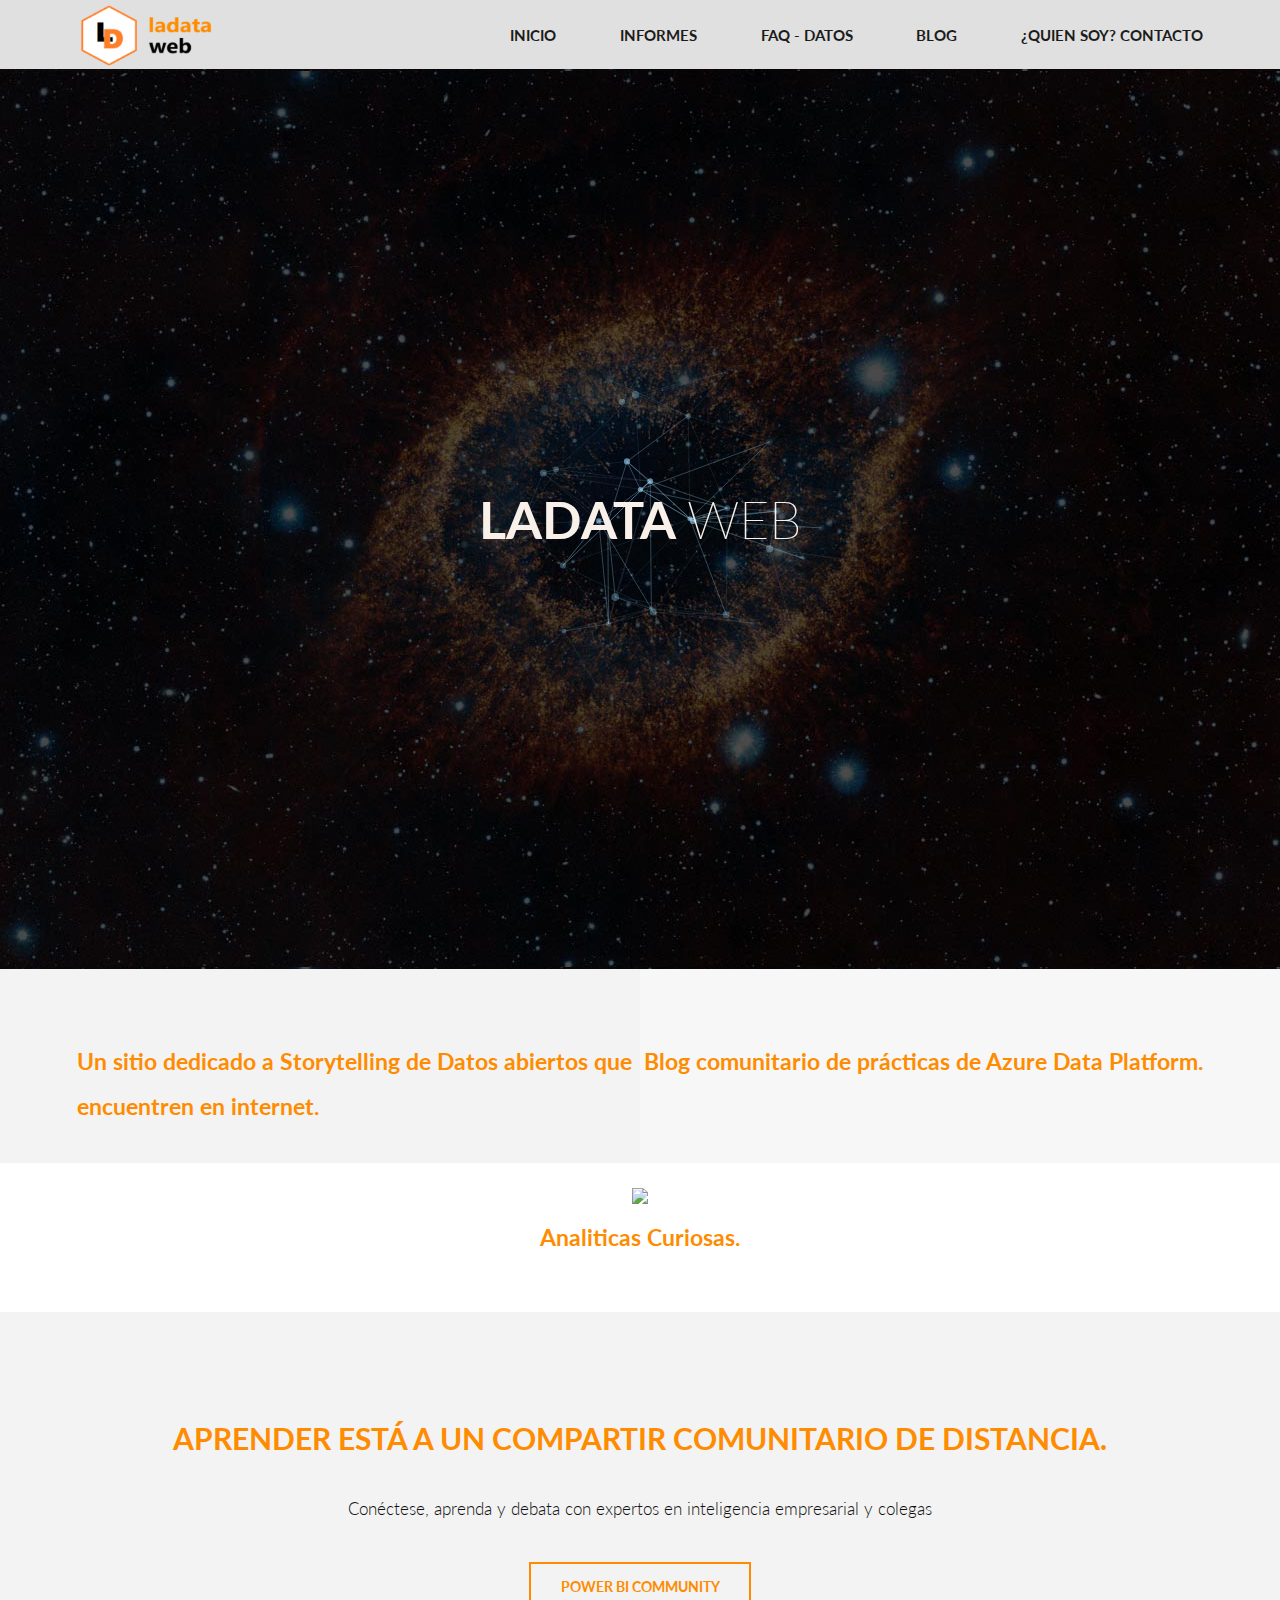
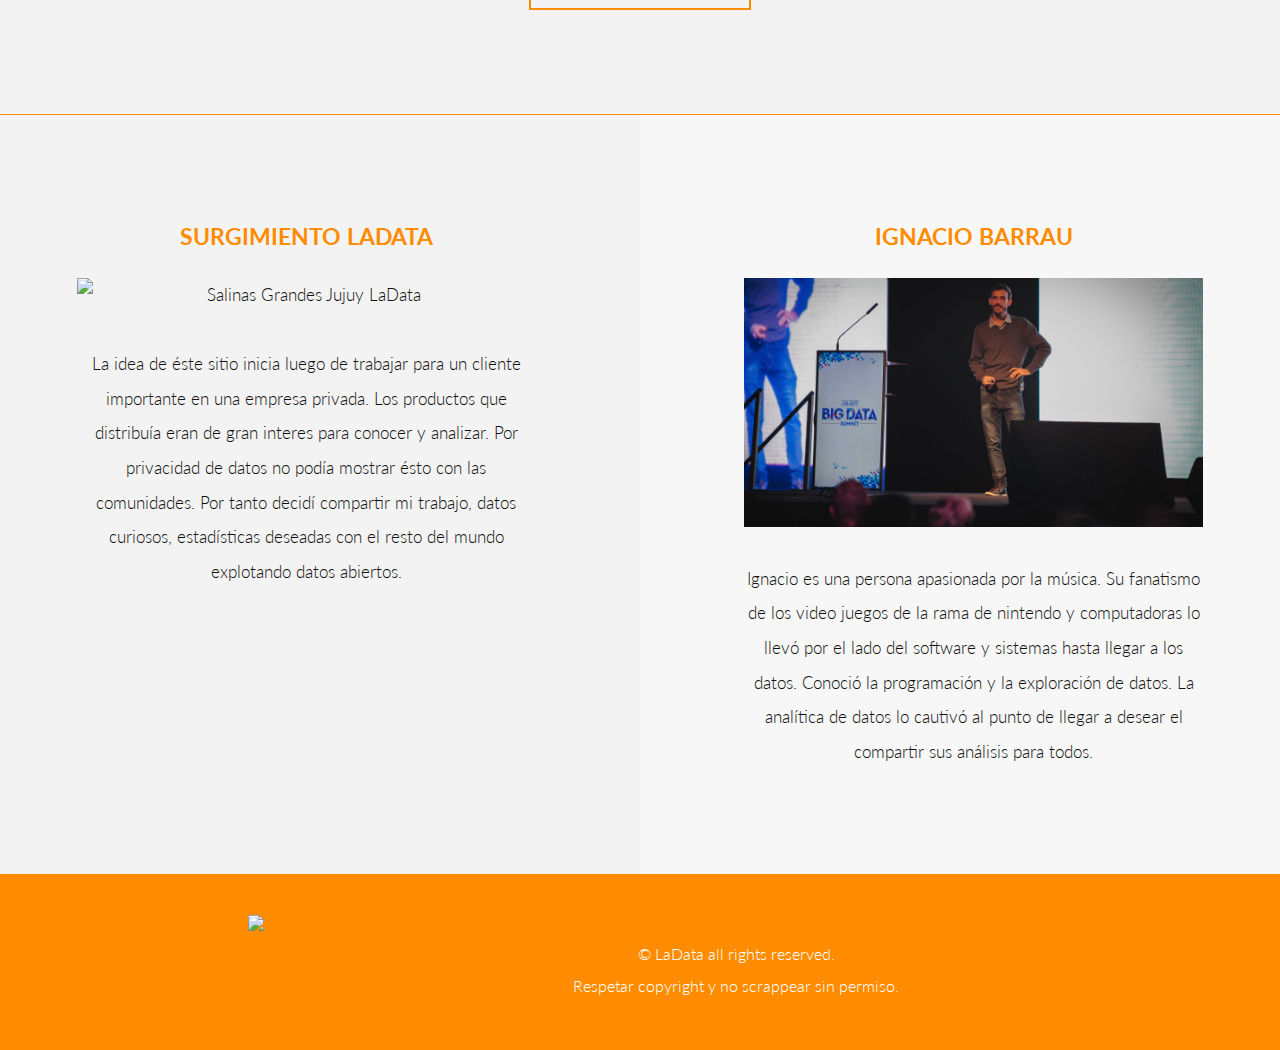
==== index.html @ c9b86558 "Updating new logo" ====
<!DOCTYPE HTML>
<!--
	LaData by Nacho	
-->
<html>
	<head>
		<title>LaDataWeb - StoryTelling y Blog Comunitario</title>
		<meta charset="utf-8" />
		<meta name="viewport" content="width=device-width, initial-scale=1, user-scalable=no" />
		<meta name="description" content="LaData es un sitio de análisis de datos de cualquier fuente de datos abierto corriendo por internet. En otras palabras Storytelling. Todo lo que te importa una mie... y no podes dejar de ver. Power Bi Córdoba, Argentina. Power Bi Jujuy, Argentina" />
		<meta name="author" content="ibarrau">
		<meta name="keywords" content="Power Bi, Power Bi Jujuy, Power Bi Cordoba, Power Bi Argentina, Azure Jujuy, Azure Cordoba, Azure Argentina, Bi Cordoba, Bi Jujuy, Bi Argentina"/>
		<meta name="distribution" content="global" />
		<meta http-equiv="Content-Language" content="es" />
		<meta name="copyright" content="ibarrau" />		
		<meta property="og:locale" content="es_ES">
		<meta property="og:type" content="article">
		<meta property="og:title" content="LaData Web - StoryTelling y Blog Comunitario">
		<meta property="og:url" content="http://www.ladataweb.com.ar/">
		<meta property="og:site_name" content="LaDataWeb">		
		<link rel="icon" href="images/a.png" type="image/x-icon"> 
		<link rel="stylesheet" href="assets/css/Animated/normalize.css" />
		<link rel="stylesheet" href="assets/css/Animated/demo.css" />
		<link rel="stylesheet" href="assets/css/main.css" />		
		<link rel="stylesheet" href="assets/css/slideshow.css" />		
		<link rel="stylesheet" href="assets/css/animated.css" />
		<link rel="stylesheet" href="assets/css/Animated/component.css" />
		<style>
			@keyframes shake {
			  10%, 90% {
				transform: translate3d(-1px, 0, 0);
			  }
			  
			  20%, 80% {
				transform: translate3d(2px, 0, 0);
			  }

			  30%, 50%, 70% {
				transform: translate3d(-4px, 0, 0);
			  }

			  40%, 60% {
				transform: translate3d(4px, 0, 0);
			  }
			}
		</style>
		<!-- Global site tag (gtag.js) - Google Analytics -->
		<script async src="https://www.googletagmanager.com/gtag/js?id=UA-120636676-1"></script>
		<script>
		  window.dataLayer = window.dataLayer || [];
		  function gtag(){dataLayer.push(arguments);}
		  gtag('js', new Date());

		  gtag('config', 'UA-120636676-1');
		</script>
	
	</head>
	<body>

		<!-- Header -->
			<header id="header">
				<div class="inner">
					<a href="index.html" class="logo animated zoomIn"><img style="float:left; padding: 0.1em 0.1em 0.1em 0.1em;" width="38%" src="images/LD-trans.png" alt="LaData logo" /></a>
					<nav id="nav" class="animated fadeInRight">
						<a href="index.html" class="face" >Inicio</a>
						<a href="informes.html" class="face">Informes</a>
						<a href="origenes.html" class="face">FAQ - Datos</a>
						<a href="http://blog.ladataweb.com.ar" class="face">Blog</a>
						<a href="contacto.html" class="face">¿Quien Soy? Contacto</a>
					</nav>
				</div>
			</header>
			<a href="#menu" class="navPanelToggle"><span class="fa fa-bars"></span></a>
			
		<!-- Banner -->
		<section>
			<div id="large-header" class="large-header" style="background-image: url('images/demo-1-bg.jpg');" height=80vh>
					<canvas id="demo-canvas"></canvas>Section 1</a>
					<h1 class="main-title" style="font-size: 3em;" ><nav class="navigation" id="mainNav">
			<a class="navigation__link" href="#inicio">LaData <span class="thin">Web</span></a></h1>
					
			</div>
		</section>
			<!--<section id="banner">
				<div class="inner">
					<h1>Introspect: </h1>
					<ul class="actions">
						<li><a href="#" class="button alt">Get Started</a></li>
					</ul>
				</div>
			</section>
							<div style="background: #f3f3f3;">
						<div class="row" style=" margin: 0 0 0 0; padding: 0 0 0 0;">
							<div class="6u 12u$(xsmall)" style="text-align: left; font-size:130%; color:#FF6501; margin: 0 0 0 0; padding: 0 0 0 0;">
								<b>Analítica de lo que encuentre</b>
							</div>
							<div class="6u 12u$(xsmall)" style="text-align: right; font-size:130%; color:#FF6501; margin: 0 0 0 0; padding: 0 0 0 0;">
								<b>Un blog dedicado al Análisis de Datos de datos abiertos que encuentren en internet</b>		
							</div>
						</div>
				</div>-->
		<!-- Inicio -->	
			<section id="inicio"><br><br>
				<div class="inner">
					<article>
						<div class="content animated fadeInLeft" style="text-align: left; font-size:130%; color:black; margin: 0 0 0 0; padding: 0 0 0 0;">							
								<!-- <b>Analítica de lo que encuentre</b> -->
								<b>Un sitio dedicado a Storytelling de Datos abiertos que encuentren en internet.</b>
						</div>
					</article>
					<article class="alt animated fadeInRight" style="text-align: right; font-size:130%; color:#FF6501; margin: 0 0 0 0; padding: 0 0 0 0;animation-delay: 500ms;animation-name: fadeInRight;"  data-wow-delay="500ms">
						<div class="content">
								<b>Blog comunitario de prácticas de Azure Data Platform.</b>
								<!--<b>Eso que no te importa una m... y no podes dejar de leer</b>-->
						</div>
					</article>
				</div><br>
			</section>
			

			
			<section id="main" >
				<div class="inner">	
					<!--<section>				
						<div class="row">
							<div class="6u 12u$(xsmall)" >
								<p style="text-align: left; font-size:130%; color:#FF6501;";><b>Analítica de lo que encuentre</b></p>
							</div>
							<div class="6u 12u$(xsmall)">
								<p style="text-align: right; font-size:130%; color:#FF6501;";><b>Un blog dedicado al Análisis de Datos de datos abiertos que encuentren en internet</b></p>							
							</div>
						</div>
					</section>-->
					<!-- Slideshow container -->
					<div class="slideshow-container animated zoomIn" style=" visibility: visible; animation-delay: 750ms; animation-name: zoomIn;" data-wow-delay="750ms">

					  <!-- Full-width images with number and caption text -->
					  <div class="mySlides fade">
						<div class="numbertext"></div>
						<img src="images/la1-ajuste.png" style="width:100%">
						<div class="text" style="font-size:130%; color:#1c1c1c; "><b>Analiticas Curiosas.</b></div>
					  </div>

					  <div class="mySlides fade">
						<div class="numbertext"></div>
						<img src="images/la2.png" style="width:100%">
						<div class="text" style="font-size:130%; color:#1c1c1c; "><b>Explorá Internet. Encontrá de todo.</b></div>
					  </div>

					  <div class="mySlides fade">
						<div class="numbertext"></div>
						<img src="images/Power-BI-Portada.jpg" style="width:100%">
						<div class="text" style="font-size:130%; color:#1c1c1c;"></div>
					  </div>

					  <!-- Next and previous buttons 
					  <a class="prev" onclick="plusSlides(-1)">&#10094;</a>
					  <a class="next" onclick="plusSlides(1)">&#10095;</a>
					  -->
					<br>
					</div>

					<!--The dots/circles onclick="currentSlide(1)" -->
					<div style="text-align:center">
					  <span class="dot" ></span> 
					  <span class="dot" ></span> 
					  <span class="dot" ></span> 
					</div>
				</div>
			</section>
			
		<!-- One -->
			<section id="one" style="background: #f3f3f3;">
				<div class="inner">
					<header>
						<h2>Aprender está a un compartir comunitario de distancia.</h2>
					</header>
					<p>Conéctese, aprenda y debata con expertos en inteligencia empresarial y colegas</p>
					<ul class="actions">
						<li><a href="http://community.powerbi.com" class="button alt">Power Bi Community</a></li>
					</ul>
				</div>
			</section>
			<hr/>
		<!-- Two -->
			<section id="two">
				<div class="inner">
					<article>
						<div class="content">
							<header>
								<h3>Surgimiento LaData</h3>
							</header>
							<div class="image fit">
								<img src="images/pensante.jpg" alt="Salinas Grandes Jujuy LaData" />
							</div>
							<p>La idea de éste sitio inicia luego de trabajar para un cliente importante en una empresa privada. Los productos que distribuía eran de gran interes para conocer y analizar. Por privacidad de datos no podía mostrar ésto con las comunidades. Por tanto decidí compartir mi trabajo, datos curiosos, estadísticas deseadas con el resto del mundo explotando datos abiertos.</p>
						</div>
					</article>
					<article class="alt">
						<div class="content">
							<header>
								<h3>Ignacio Barrau</h3>
							</header>
							<div class="image fit">
								<img src="images/bigdatajujuy2.jpg" alt="IceClimber LaData" />
							</div>
							<p>Ignacio es una persona apasionada por la música. Su fanatismo de los video juegos de la rama de nintendo y computadoras lo llevó por el lado del software y sistemas hasta llegar a los datos. Conoció la programación y la exploración de datos. La analítica de datos lo cautivó al punto de llegar a desear el compartir sus análisis para todos.</p>
						</div>
					</article>
				</div>
			</section>

		<!-- Three 
			<section id="three">
				<div class="inner">
					<article>
						<div class="content">
							<span class="icon fa-laptop"></span>
							<header>
								<h3>Tempus Feugiat</h3>
							</header>
							<p>Morbi interdum mollis sapien. Sed ac risus. Phasellus lacinia, magna lorem ullamcorper laoreet, lectus arcu.</p>
							<ul class="actions">
								<li><a href="#" class="button alt">Learn More</a></li>
							</ul>
						</div>
					</article>
					<article>
						<div class="content">
							<span class="icon fa-diamond"></span>
							<header>
								<h3>Aliquam Nulla</h3>
							</header>
							<p>Ut convallis, sem sit amet interdum consectetuer, odio augue aliquam leo, nec dapibus tortor nibh sed.</p>
							<ul class="actions">
								<li><a href="#" class="button alt">Learn More</a></li>
							</ul>
						</div>
					</article>
					<article>
					<div class="content">
							<span class="icon fa-laptop"></span>
							<header>
								<h3>Sed Magna</h3>
							</header>
							<p>Suspendisse mauris. Fusce accumsan mollis eros. Pellentesque a diam sit amet mi ullamcorper vehicula.</p>
							<ul class="actions">
								<li><a href="#" class="button alt">Learn More</a></li>
							</ul>
						</div>
					</article>
				</div>
			</section>
		-->

		<!-- Footer -->
			<section id="footer">
				<div class="inner">
					<div class="row">
						<div class="4u 12u$(xsmall)">
							<a href="breakout/index.html" class="logo animated zoomIn"><img src="images/ladatatrucho.gif" style="width:40%" ></a>
						</div>
						<div class="6u$ 12u$(xsmall)">
							<div class="copyright">
								<br/>&copy; LaData all rights reserved. <br/>Respetar copyright y no scrappear sin permiso.
							</div>
						</div>
					</div>
				</div>
			</section>

		<!-- Scripts -->

			<script src="assets/js/TweenLite.min.js"></script>
			<script src="assets/js/EasePack.min.js"></script>
			<script src="assets/js/rAF.js"></script>
			<script src="assets/js/demo-1.js"></script>
			<script>
				var slideIndex = 0;
				showSlides(slideIndex);

				// Next/previous controls
				function plusSlides(n) {
				  showSlides(slideIndex += n);
				}

				// Thumbnail image controls
				function currentSlide(n) {
				  showSlides(slideIndex = n);
				}

				function showSlides(n) {
				    var i;
					var slides = document.getElementsByClassName("mySlides");
					for (i = 0; i < slides.length; i++) {
						slides[i].style.display = "none"; 
					}
					slideIndex++;
					if (slideIndex > slides.length) {slideIndex = 1} 
					slides[slideIndex-1].style.display = "block"; 
					setTimeout(showSlides, 3000); // Change image every 2 seconds
				}
			</script>
			
					<script src="assets/js/jquery.min.js"></script>
			<script src="assets/js/skel.min.js"></script>
			<script src="assets/js/util.js"></script>
			<script src="assets/js/main.js"></script>
	
			<script>
				$(document).ready(function() {
					$('.navigation__link').bind('click', function(e) {
					//$('a[href*=#]').bind('click', function(e) {
							e.preventDefault(); // prevent hard jump, the default behavior

							var target = $(this).attr("href"); // Set the target as variable

							// perform animated scrolling by getting top-position of target-element and set it as scroll target
							$('html, body').stop().animate({
									scrollTop: $(target).offset().top
							}, 600, function() {
									location.hash = target; //attach the hash (#jumptarget) to the pageurl
							});

							return false;
					});
			});

			$(window).scroll(function() {
					var scrollDistance = $(window).scrollTop();

					// Show/hide menu on scroll
					//if (scrollDistance >= 850) {
					//		$('nav').fadeIn("fast");
					//} else {
					//		$('nav').fadeOut("fast");
					//}
				
					// Assign active class to nav links while scolling
					$('.page-section').each(function(i) {
							if ($(this).position().top <= scrollDistance) {
									$('.navigation a.active').removeClass('active');
									$('.navigation a').eq(i).addClass('active');
							}
					});
			}).scroll();
			</script>
	
	

			
	</body>
</html>
---- assets/css/Animated/demo.css ----
@font-face {
	font-weight: normal;
	font-style: normal;
	font-family: 'codropsicons';
	src:url('../fonts/codropsicons/codropsicons.eot');
	src:url('../fonts/codropsicons/codropsicons.eot?#iefix') format('embedded-opentype'),
		url('../fonts/codropsicons/codropsicons.woff') format('woff'),
		url('../fonts/codropsicons/codropsicons.ttf') format('truetype'),
		url('../fonts/codropsicons/codropsicons.svg#codropsicons') format('svg');
}

*, *:after, *:before { -webkit-box-sizing: border-box; box-sizing: border-box; }
.clearfix:before, .clearfix:after { content: ''; display: table; }
.clearfix:after { clear: both; }

body {
	background: #fff;
	color: #383a3c;
	font-weight: 400;
	font-size: 1em;
	line-height: 1.25;
	font-family: 'Raleway', Calibri, Arial, sans-serif;
}

a, button {
	outline: none;
}

a {
	color: #566473;
	text-decoration: none;
}

a:hover, a:focus {
	color: #34495e;
}

section {
	padding: 1em;
	text-align: center;
}

p.ref {
	text-align: center;
	padding: 2em 1em;
}

/* Header */
.codrops-header {
	margin: 0 auto;
	padding: 2em;
	text-align: center;
	max-width: 900px;
}

.codrops-header h1 {
	margin: 0;
	font-size: 4.5em;
	line-height: 1;
	font-weight: 200;
}

.codrops-header h1 span {
	display: block;
	padding: 1em 0 1.5em;
	font-size: 36%;
	color: #95a5a6;
	line-height: 1.4;
}

/* To Navigation Style */
.codrops-top {
	width: 100%;
	text-transform: uppercase;
	font-weight: 700;
	font-size: 0.69em;
	text-align: center;
	padding: 3em 0;
}

.codrops-top a {
	display: inline-block;
	padding: 1.5em;
	text-decoration: none;
	letter-spacing: 1px;
}

.codrops-icon:before {
	margin: 0 4px;
	text-transform: none;
	font-weight: normal;
	font-style: normal;
	font-variant: normal;
	font-family: 'codropsicons';
	line-height: 1;
	speak: none;
	-webkit-font-smoothing: antialiased;
}

.codrops-icon-drop:before {
	content: "\e001";
}

.codrops-icon-prev:before {
	content: "\e004";
}

/* Demo Buttons Style */
.codrops-demos {
	padding-top: 1em;
	font-size: 0.8em;
}

.codrops-demos a {
	display: inline-block;
	margin: 0.35em 0.1em;
	padding: 0.5em 1.2em;
	outline: none;
	text-decoration: none;
	text-transform: uppercase;
	letter-spacing: 1px;
	font-weight: 700;
	border-radius: 2px;
	font-size: 110%;
	border: 2px solid transparent;
}

.codrops-demos a:hover,
.codrops-demos a.current-demo {
	border-color: #383a3c;
}

.codrops-demos h3 {
	margin: 0;
	padding: 1em 0 0.5em 0;
	font-size: 0.9em;
	float: left;
	min-width: 90px;
	clear: left;
}

.codrops-demos div:not(:first-child) h3 {
	padding-top: 2em;
}

.codrops-demos a:hover,
.codrops-demos a.current-demo {
	color: inherit;
	border-color: initial;
}

/* Related demos */
.related {
	padding: 10em 0;
}

.related p {
	font-size: 1.5em;
}

.related > a {
	display: inline-block;
	text-align: center;
	margin: 20px 10px;
	padding: 25px;
	vertical-align: middle;
}

.related a img {
	max-width: 100%;
	opacity: 0.8;
	border-radius: 10px;
}

.related a:hover img,
.related a:active img {
	opacity: 1;
}

.related a h3 {
	margin: 0;
	min-height: 63px;
	padding: 0.5em 0 0.3em;
	max-width: 300px;
	text-align: center;
	font-weight: 400;
	font-size: 1em;
}

@media screen and (max-width: 40em) {

	.codrops-header h1 {
		font-size: 2.5em;
	}
}
---- assets/css/main.css ----
@import url(font-awesome.min.css);
@import url("https://fonts.googleapis.com/css?family=Lato:300,400,700|Pacifico");

/*
	Introspect by TEMPLATED
	templated.co @templatedco
	Released for free under the Creative Commons Attribution 3.0 license (templated.co/license)
*/

/* Reset */

	html, body, div, span, applet, object, iframe, h1, h2, h3, h4, h5, h6, p, blockquote, pre, a, abbr, acronym, address, big, cite, code, del, dfn, em, img, ins, kbd, q, s, samp, small, strike, strong, sub, sup, tt, var, b, u, i, center, dl, dt, dd, ol, ul, li, fieldset, form, label, legend, table, caption, tbody, tfoot, thead, tr, th, td, article, aside, canvas, details, embed, figure, figcaption, footer, header, hgroup, menu, nav, output, ruby, section, summary, time, mark, audio, video {
		margin: 0;
		padding: 0;
		border: 0;
		font-size: 100%;
		font: inherit;
		vertical-align: baseline;
	}

	article, aside, details, figcaption, figure, footer, header, hgroup, menu, nav, section {
		display: block;
	}

	body {
		line-height: 1;
	}

	ol, ul {
		list-style: none;
	}

	blockquote, q {
		quotes: none;
	}

	blockquote:before, blockquote:after, q:before, q:after {
		content: '';
		content: none;
	}

	table {
		border-collapse: collapse;
		border-spacing: 0;
	}

	body {
		-webkit-text-size-adjust: none;
	}

/* Box Model */

	*, *:before, *:after {
		-moz-box-sizing: border-box;
		-webkit-box-sizing: border-box;
		box-sizing: border-box;
	}

	
/* Containers */

	.container {
		margin-left: auto;
		margin-right: auto;
	}

	.container.\31 25\25 {
		width: 100%;
		max-width: 100em;
		min-width: 80em;
	}

	.container.\37 5\25 {
		width: 60em;
	}

	.container.\35 0\25 {
		width: 40em;
	}

	.container.\32 5\25 {
		width: 20em;
	}

	.container {
		width: 80em;
	}

	@media screen and (max-width: 1680px) {

		.container.\31 25\25 {
			width: 100%;
			max-width: 100em;
			min-width: 80em;
		}

		.container.\37 5\25 {
			width: 60em;
		}

		.container.\35 0\25 {
			width: 40em;
		}

		.container.\32 5\25 {
			width: 20em;
		}

		.container {
			width: 80em;
		}

	}

	@media screen and (max-width: 1280px) {

		.container.\31 25\25 {
			width: 100%;
			max-width: 81.25em;
			min-width: 65em;
		}

		.container.\37 5\25 {
			width: 48.75em;
		}

		.container.\35 0\25 {
			width: 32.5em;
		}

		.container.\32 5\25 {
			width: 16.25em;
		}

		.container {
			width: 65em;
		}

	}

	@media screen and (max-width: 980px) {

		.container.\31 25\25 {
			width: 100%;
			max-width: 112.5%;
			min-width: 90%;
		}

		.container.\37 5\25 {
			width: 67.5%;
		}

		.container.\35 0\25 {
			width: 45%;
		}

		.container.\32 5\25 {
			width: 22.5%;
		}

		.container {
			width: 90%;
		}

	}

	@media screen and (max-width: 736px) {

		.container.\31 25\25 {
			width: 100%;
			max-width: 112.5%;
			min-width: 90%;
		}

		.container.\37 5\25 {
			width: 67.5%;
		}

		.container.\35 0\25 {
			width: 45%;
		}

		.container.\32 5\25 {
			width: 22.5%;
		}

		.container {
			width: 90% !important;
		}

	}

	@media screen and (max-width: 480px) {

		.container.\31 25\25 {
			width: 100%;
			max-width: 112.5%;
			min-width: 90%;
		}

		.container.\37 5\25 {
			width: 67.5%;
		}

		.container.\35 0\25 {
			width: 45%;
		}

		.container.\32 5\25 {
			width: 22.5%;
		}

		.container {
			width: 90% !important;
		}

	}

/* Grid */

	.row {
		border-bottom: solid 1px transparent;
		-moz-box-sizing: border-box;
		-webkit-box-sizing: border-box;
		box-sizing: border-box;
	}

	.row > * {
		float: left;
		-moz-box-sizing: border-box;
		-webkit-box-sizing: border-box;
		box-sizing: border-box;
	}

	.row:after, .row:before {
		content: '';
		display: block;
		clear: both;
		height: 0;
	}

	.row.uniform > * > :first-child {
		margin-top: 0;
	}

	.row.uniform > * > :last-child {
		margin-bottom: 0;
	}

	.row.\30 \25 > * {
		padding: 0 0 0 0em;
	}

	.row.\30 \25 {
		margin: 0 0 -1px 0em;
	}

	.row.uniform.\30 \25 > * {
		padding: 0em 0 0 0em;
	}

	.row.uniform.\30 \25 {
		margin: 0em 0 -1px 0em;
	}

	.row > * {
		padding: 0 0 0 2em;
	}

	.row {
		margin: 0 0 -1px -2em;
	}

	.row.uniform > * {
		padding: 2em 0 0 2em;
	}

	.row.uniform {
		margin: -2em 0 -1px -2em;
	}

	.row.\32 00\25 > * {
		padding: 0 0 0 4em;
	}

	.row.\32 00\25 {
		margin: 0 0 -1px -4em;
	}

	.row.uniform.\32 00\25 > * {
		padding: 4em 0 0 4em;
	}

	.row.uniform.\32 00\25 {
		margin: -4em 0 -1px -4em;
	}

	.row.\31 50\25 > * {
		padding: 0 0 0 3em;
	}

	.row.\31 50\25 {
		margin: 0 0 -1px -3em;
	}

	.row.uniform.\31 50\25 > * {
		padding: 3em 0 0 3em;
	}

	.row.uniform.\31 50\25 {
		margin: -3em 0 -1px -3em;
	}

	.row.\35 0\25 > * {
		padding: 0 0 0 1em;
	}

	.row.\35 0\25 {
		margin: 0 0 -1px -1em;
	}

	.row.uniform.\35 0\25 > * {
		padding: 1em 0 0 1em;
	}

	.row.uniform.\35 0\25 {
		margin: -1em 0 -1px -1em;
	}

	.row.\32 5\25 > * {
		padding: 0 0 0 0.5em;
	}

	.row.\32 5\25 {
		margin: 0 0 -1px -0.5em;
	}

	.row.uniform.\32 5\25 > * {
		padding: 0.5em 0 0 0.5em;
	}

	.row.uniform.\32 5\25 {
		margin: -0.5em 0 -1px -0.5em;
	}

	.\31 2u, .\31 2u\24 {
		width: 100%;
		clear: none;
		margin-left: 0;
	}

	.\31 1u, .\31 1u\24 {
		width: 91.6666666667%;
		clear: none;
		margin-left: 0;
	}

	.\31 0u, .\31 0u\24 {
		width: 83.3333333333%;
		clear: none;
		margin-left: 0;
	}

	.\39 u, .\39 u\24 {
		width: 75%;
		clear: none;
		margin-left: 0;
	}

	.\38 u, .\38 u\24 {
		width: 66.6666666667%;
		clear: none;
		margin-left: 0;
	}

	.\37 u, .\37 u\24 {
		width: 58.3333333333%;
		clear: none;
		margin-left: 0;
	}

	.\36 u, .\36 u\24 {
		width: 50%;
		clear: none;
		margin-left: 0;
	}

	.\35 u, .\35 u\24 {
		width: 41.6666666667%;
		clear: none;
		margin-left: 0;
	}

	.\34 u, .\34 u\24 {
		width: 33.3333333333%;
		clear: none;
		margin-left: 0;
	}

	.\33 u, .\33 u\24 {
		width: 25%;
		clear: none;
		margin-left: 0;
	}

	.\32 u, .\32 u\24 {
		width: 16.6666666667%;
		clear: none;
		margin-left: 0;
	}

	.\31 u, .\31 u\24 {
		width: 8.3333333333%;
		clear: none;
		margin-left: 0;
	}

	.\31 2u\24 + *,
	.\31 1u\24 + *,
	.\31 0u\24 + *,
	.\39 u\24 + *,
	.\38 u\24 + *,
	.\37 u\24 + *,
	.\36 u\24 + *,
	.\35 u\24 + *,
	.\34 u\24 + *,
	.\33 u\24 + *,
	.\32 u\24 + *,
	.\31 u\24 + * {
		clear: left;
	}

	.\-11u {
		margin-left: 91.66667%;
	}

	.\-10u {
		margin-left: 83.33333%;
	}

	.\-9u {
		margin-left: 75%;
	}

	.\-8u {
		margin-left: 66.66667%;
	}

	.\-7u {
		margin-left: 58.33333%;
	}

	.\-6u {
		margin-left: 50%;
	}

	.\-5u {
		margin-left: 41.66667%;
	}

	.\-4u {
		margin-left: 33.33333%;
	}

	.\-3u {
		margin-left: 25%;
	}

	.\-2u {
		margin-left: 16.66667%;
	}

	.\-1u {
		margin-left: 8.33333%;
	}

	@media screen and (max-width: 1680px) {

		.row > * {
			padding: 0 0 0 2em;
		}

		.row {
			margin: 0 0 -1px -2em;
		}

		.row.uniform > * {
			padding: 2em 0 0 2em;
		}

		.row.uniform {
			margin: -2em 0 -1px -2em;
		}

		.row.\32 00\25 > * {
			padding: 0 0 0 4em;
		}

		.row.\32 00\25 {
			margin: 0 0 -1px -4em;
		}

		.row.uniform.\32 00\25 > * {
			padding: 4em 0 0 4em;
		}

		.row.uniform.\32 00\25 {
			margin: -4em 0 -1px -4em;
		}

		.row.\31 50\25 > * {
			padding: 0 0 0 3em;
		}

		.row.\31 50\25 {
			margin: 0 0 -1px -3em;
		}

		.row.uniform.\31 50\25 > * {
			padding: 3em 0 0 3em;
		}

		.row.uniform.\31 50\25 {
			margin: -3em 0 -1px -3em;
		}

		.row.\35 0\25 > * {
			padding: 0 0 0 1em;
		}

		.row.\35 0\25 {
			margin: 0 0 -1px -1em;
		}

		.row.uniform.\35 0\25 > * {
			padding: 1em 0 0 1em;
		}

		.row.uniform.\35 0\25 {
			margin: -1em 0 -1px -1em;
		}

		.row.\32 5\25 > * {
			padding: 0 0 0 0.5em;
		}

		.row.\32 5\25 {
			margin: 0 0 -1px -0.5em;
		}

		.row.uniform.\32 5\25 > * {
			padding: 0.5em 0 0 0.5em;
		}

		.row.uniform.\32 5\25 {
			margin: -0.5em 0 -1px -0.5em;
		}

		.\31 2u\28xlarge\29, .\31 2u\24\28xlarge\29 {
			width: 100%;
			clear: none;
			margin-left: 0;
		}

		.\31 1u\28xlarge\29, .\31 1u\24\28xlarge\29 {
			width: 91.6666666667%;
			clear: none;
			margin-left: 0;
		}

		.\31 0u\28xlarge\29, .\31 0u\24\28xlarge\29 {
			width: 83.3333333333%;
			clear: none;
			margin-left: 0;
		}

		.\39 u\28xlarge\29, .\39 u\24\28xlarge\29 {
			width: 75%;
			clear: none;
			margin-left: 0;
		}

		.\38 u\28xlarge\29, .\38 u\24\28xlarge\29 {
			width: 66.6666666667%;
			clear: none;
			margin-left: 0;
		}

		.\37 u\28xlarge\29, .\37 u\24\28xlarge\29 {
			width: 58.3333333333%;
			clear: none;
			margin-left: 0;
		}

		.\36 u\28xlarge\29, .\36 u\24\28xlarge\29 {
			width: 50%;
			clear: none;
			margin-left: 0;
		}

		.\35 u\28xlarge\29, .\35 u\24\28xlarge\29 {
			width: 41.6666666667%;
			clear: none;
			margin-left: 0;
		}

		.\34 u\28xlarge\29, .\34 u\24\28xlarge\29 {
			width: 33.3333333333%;
			clear: none;
			margin-left: 0;
		}

		.\33 u\28xlarge\29, .\33 u\24\28xlarge\29 {
			width: 25%;
			clear: none;
			margin-left: 0;
		}

		.\32 u\28xlarge\29, .\32 u\24\28xlarge\29 {
			width: 16.6666666667%;
			clear: none;
			margin-left: 0;
		}

		.\31 u\28xlarge\29, .\31 u\24\28xlarge\29 {
			width: 8.3333333333%;
			clear: none;
			margin-left: 0;
		}

		.\31 2u\24\28xlarge\29 + *,
		.\31 1u\24\28xlarge\29 + *,
		.\31 0u\24\28xlarge\29 + *,
		.\39 u\24\28xlarge\29 + *,
		.\38 u\24\28xlarge\29 + *,
		.\37 u\24\28xlarge\29 + *,
		.\36 u\24\28xlarge\29 + *,
		.\35 u\24\28xlarge\29 + *,
		.\34 u\24\28xlarge\29 + *,
		.\33 u\24\28xlarge\29 + *,
		.\32 u\24\28xlarge\29 + *,
		.\31 u\24\28xlarge\29 + * {
			clear: left;
		}

		.\-11u\28xlarge\29 {
			margin-left: 91.66667%;
		}

		.\-10u\28xlarge\29 {
			margin-left: 83.33333%;
		}

		.\-9u\28xlarge\29 {
			margin-left: 75%;
		}

		.\-8u\28xlarge\29 {
			margin-left: 66.66667%;
		}

		.\-7u\28xlarge\29 {
			margin-left: 58.33333%;
		}

		.\-6u\28xlarge\29 {
			margin-left: 50%;
		}

		.\-5u\28xlarge\29 {
			margin-left: 41.66667%;
		}

		.\-4u\28xlarge\29 {
			margin-left: 33.33333%;
		}

		.\-3u\28xlarge\29 {
			margin-left: 25%;
		}

		.\-2u\28xlarge\29 {
			margin-left: 16.66667%;
		}

		.\-1u\28xlarge\29 {
			margin-left: 8.33333%;
		}

	}

	@media screen and (max-width: 1280px) {

		.row > * {
			padding: 0 0 0 1.5em;
		}

		.row {
			margin: 0 0 -1px -1.5em;
		}

		.row.uniform > * {
			padding: 1.5em 0 0 1.5em;
		}

		.row.uniform {
			margin: -1.5em 0 -1px -1.5em;
		}

		.row.\32 00\25 > * {
			padding: 0 0 0 3em;
		}

		.row.\32 00\25 {
			margin: 0 0 -1px -3em;
		}

		.row.uniform.\32 00\25 > * {
			padding: 3em 0 0 3em;
		}

		.row.uniform.\32 00\25 {
			margin: -3em 0 -1px -3em;
		}

		.row.\31 50\25 > * {
			padding: 0 0 0 2.25em;
		}

		.row.\31 50\25 {
			margin: 0 0 -1px -2.25em;
		}

		.row.uniform.\31 50\25 > * {
			padding: 2.25em 0 0 2.25em;
		}

		.row.uniform.\31 50\25 {
			margin: -2.25em 0 -1px -2.25em;
		}

		.row.\35 0\25 > * {
			padding: 0 0 0 0.75em;
		}

		.row.\35 0\25 {
			margin: 0 0 -1px -0.75em;
		}

		.row.uniform.\35 0\25 > * {
			padding: 0.75em 0 0 0.75em;
		}

		.row.uniform.\35 0\25 {
			margin: -0.75em 0 -1px -0.75em;
		}

		.row.\32 5\25 > * {
			padding: 0 0 0 0.375em;
		}

		.row.\32 5\25 {
			margin: 0 0 -1px -0.375em;
		}

		.row.uniform.\32 5\25 > * {
			padding: 0.375em 0 0 0.375em;
		}

		.row.uniform.\32 5\25 {
			margin: -0.375em 0 -1px -0.375em;
		}

		.\31 2u\28large\29, .\31 2u\24\28large\29 {
			width: 100%;
			clear: none;
			margin-left: 0;
		}

		.\31 1u\28large\29, .\31 1u\24\28large\29 {
			width: 91.6666666667%;
			clear: none;
			margin-left: 0;
		}

		.\31 0u\28large\29, .\31 0u\24\28large\29 {
			width: 83.3333333333%;
			clear: none;
			margin-left: 0;
		}

		.\39 u\28large\29, .\39 u\24\28large\29 {
			width: 75%;
			clear: none;
			margin-left: 0;
		}

		.\38 u\28large\29, .\38 u\24\28large\29 {
			width: 66.6666666667%;
			clear: none;
			margin-left: 0;
		}

		.\37 u\28large\29, .\37 u\24\28large\29 {
			width: 58.3333333333%;
			clear: none;
			margin-left: 0;
		}

		.\36 u\28large\29, .\36 u\24\28large\29 {
			width: 50%;
			clear: none;
			margin-left: 0;
		}

		.\35 u\28large\29, .\35 u\24\28large\29 {
			width: 41.6666666667%;
			clear: none;
			margin-left: 0;
		}

		.\34 u\28large\29, .\34 u\24\28large\29 {
			width: 33.3333333333%;
			clear: none;
			margin-left: 0;
		}

		.\33 u\28large\29, .\33 u\24\28large\29 {
			width: 25%;
			clear: none;
			margin-left: 0;
		}

		.\32 u\28large\29, .\32 u\24\28large\29 {
			width: 16.6666666667%;
			clear: none;
			margin-left: 0;
		}

		.\31 u\28large\29, .\31 u\24\28large\29 {
			width: 8.3333333333%;
			clear: none;
			margin-left: 0;
		}

		.\31 2u\24\28large\29 + *,
		.\31 1u\24\28large\29 + *,
		.\31 0u\24\28large\29 + *,
		.\39 u\24\28large\29 + *,
		.\38 u\24\28large\29 + *,
		.\37 u\24\28large\29 + *,
		.\36 u\24\28large\29 + *,
		.\35 u\24\28large\29 + *,
		.\34 u\24\28large\29 + *,
		.\33 u\24\28large\29 + *,
		.\32 u\24\28large\29 + *,
		.\31 u\24\28large\29 + * {
			clear: left;
		}

		.\-11u\28large\29 {
			margin-left: 91.66667%;
		}

		.\-10u\28large\29 {
			margin-left: 83.33333%;
		}

		.\-9u\28large\29 {
			margin-left: 75%;
		}

		.\-8u\28large\29 {
			margin-left: 66.66667%;
		}

		.\-7u\28large\29 {
			margin-left: 58.33333%;
		}

		.\-6u\28large\29 {
			margin-left: 50%;
		}

		.\-5u\28large\29 {
			margin-left: 41.66667%;
		}

		.\-4u\28large\29 {
			margin-left: 33.33333%;
		}

		.\-3u\28large\29 {
			margin-left: 25%;
		}

		.\-2u\28large\29 {
			margin-left: 16.66667%;
		}

		.\-1u\28large\29 {
			margin-left: 8.33333%;
		}

	}

	@media screen and (max-width: 980px) {

		.row > * {
			padding: 0 0 0 1.5em;
		}

		.row {
			margin: 0 0 -1px -1.5em;
		}

		.row.uniform > * {
			padding: 1.5em 0 0 1.5em;
		}

		.row.uniform {
			margin: -1.5em 0 -1px -1.5em;
		}

		.row.\32 00\25 > * {
			padding: 0 0 0 3em;
		}

		.row.\32 00\25 {
			margin: 0 0 -1px -3em;
		}

		.row.uniform.\32 00\25 > * {
			padding: 3em 0 0 3em;
		}

		.row.uniform.\32 00\25 {
			margin: -3em 0 -1px -3em;
		}

		.row.\31 50\25 > * {
			padding: 0 0 0 2.25em;
		}

		.row.\31 50\25 {
			margin: 0 0 -1px -2.25em;
		}

		.row.uniform.\31 50\25 > * {
			padding: 2.25em 0 0 2.25em;
		}

		.row.uniform.\31 50\25 {
			margin: -2.25em 0 -1px -2.25em;
		}

		.row.\35 0\25 > * {
			padding: 0 0 0 0.75em;
		}

		.row.\35 0\25 {
			margin: 0 0 -1px -0.75em;
		}

		.row.uniform.\35 0\25 > * {
			padding: 0.75em 0 0 0.75em;
		}

		.row.uniform.\35 0\25 {
			margin: -0.75em 0 -1px -0.75em;
		}

		.row.\32 5\25 > * {
			padding: 0 0 0 0.375em;
		}

		.row.\32 5\25 {
			margin: 0 0 -1px -0.375em;
		}

		.row.uniform.\32 5\25 > * {
			padding: 0.375em 0 0 0.375em;
		}

		.row.uniform.\32 5\25 {
			margin: -0.375em 0 -1px -0.375em;
		}

		.\31 2u\28medium\29, .\31 2u\24\28medium\29 {
			width: 100%;
			clear: none;
			margin-left: 0;
		}

		.\31 1u\28medium\29, .\31 1u\24\28medium\29 {
			width: 91.6666666667%;
			clear: none;
			margin-left: 0;
		}

		.\31 0u\28medium\29, .\31 0u\24\28medium\29 {
			width: 83.3333333333%;
			clear: none;
			margin-left: 0;
		}

		.\39 u\28medium\29, .\39 u\24\28medium\29 {
			width: 75%;
			clear: none;
			margin-left: 0;
		}

		.\38 u\28medium\29, .\38 u\24\28medium\29 {
			width: 66.6666666667%;
			clear: none;
			margin-left: 0;
		}

		.\37 u\28medium\29, .\37 u\24\28medium\29 {
			width: 58.3333333333%;
			clear: none;
			margin-left: 0;
		}

		.\36 u\28medium\29, .\36 u\24\28medium\29 {
			width: 50%;
			clear: none;
			margin-left: 0;
		}

		.\35 u\28medium\29, .\35 u\24\28medium\29 {
			width: 41.6666666667%;
			clear: none;
			margin-left: 0;
		}

		.\34 u\28medium\29, .\34 u\24\28medium\29 {
			width: 33.3333333333%;
			clear: none;
			margin-left: 0;
		}

		.\33 u\28medium\29, .\33 u\24\28medium\29 {
			width: 25%;
			clear: none;
			margin-left: 0;
		}

		.\32 u\28medium\29, .\32 u\24\28medium\29 {
			width: 16.6666666667%;
			clear: none;
			margin-left: 0;
		}

		.\31 u\28medium\29, .\31 u\24\28medium\29 {
			width: 8.3333333333%;
			clear: none;
			margin-left: 0;
		}

		.\31 2u\24\28medium\29 + *,
		.\31 1u\24\28medium\29 + *,
		.\31 0u\24\28medium\29 + *,
		.\39 u\24\28medium\29 + *,
		.\38 u\24\28medium\29 + *,
		.\37 u\24\28medium\29 + *,
		.\36 u\24\28medium\29 + *,
		.\35 u\24\28medium\29 + *,
		.\34 u\24\28medium\29 + *,
		.\33 u\24\28medium\29 + *,
		.\32 u\24\28medium\29 + *,
		.\31 u\24\28medium\29 + * {
			clear: left;
		}

		.\-11u\28medium\29 {
			margin-left: 91.66667%;
		}

		.\-10u\28medium\29 {
			margin-left: 83.33333%;
		}

		.\-9u\28medium\29 {
			margin-left: 75%;
		}

		.\-8u\28medium\29 {
			margin-left: 66.66667%;
		}

		.\-7u\28medium\29 {
			margin-left: 58.33333%;
		}

		.\-6u\28medium\29 {
			margin-left: 50%;
		}

		.\-5u\28medium\29 {
			margin-left: 41.66667%;
		}

		.\-4u\28medium\29 {
			margin-left: 33.33333%;
		}

		.\-3u\28medium\29 {
			margin-left: 25%;
		}

		.\-2u\28medium\29 {
			margin-left: 16.66667%;
		}

		.\-1u\28medium\29 {
			margin-left: 8.33333%;
		}

	}

	@media screen and (max-width: 736px) {

		.row > * {
			padding: 0 0 0 1.25em;
		}

		.row {
			margin: 0 0 -1px -1.25em;
		}

		.row.uniform > * {
			padding: 1.25em 0 0 1.25em;
		}

		.row.uniform {
			margin: -1.25em 0 -1px -1.25em;
		}

		.row.\32 00\25 > * {
			padding: 0 0 0 2.5em;
		}

		.row.\32 00\25 {
			margin: 0 0 -1px -2.5em;
		}

		.row.uniform.\32 00\25 > * {
			padding: 2.5em 0 0 2.5em;
		}

		.row.uniform.\32 00\25 {
			margin: -2.5em 0 -1px -2.5em;
		}

		.row.\31 50\25 > * {
			padding: 0 0 0 1.875em;
		}

		.row.\31 50\25 {
			margin: 0 0 -1px -1.875em;
		}

		.row.uniform.\31 50\25 > * {
			padding: 1.875em 0 0 1.875em;
		}

		.row.uniform.\31 50\25 {
			margin: -1.875em 0 -1px -1.875em;
		}

		.row.\35 0\25 > * {
			padding: 0 0 0 0.625em;
		}

		.row.\35 0\25 {
			margin: 0 0 -1px -0.625em;
		}

		.row.uniform.\35 0\25 > * {
			padding: 0.625em 0 0 0.625em;
		}

		.row.uniform.\35 0\25 {
			margin: -0.625em 0 -1px -0.625em;
		}

		.row.\32 5\25 > * {
			padding: 0 0 0 0.3125em;
		}

		.row.\32 5\25 {
			margin: 0 0 -1px -0.3125em;
		}

		.row.uniform.\32 5\25 > * {
			padding: 0.3125em 0 0 0.3125em;
		}

		.row.uniform.\32 5\25 {
			margin: -0.3125em 0 -1px -0.3125em;
		}

		.\31 2u\28small\29, .\31 2u\24\28small\29 {
			width: 100%;
			clear: none;
			margin-left: 0;
		}

		.\31 1u\28small\29, .\31 1u\24\28small\29 {
			width: 91.6666666667%;
			clear: none;
			margin-left: 0;
		}

		.\31 0u\28small\29, .\31 0u\24\28small\29 {
			width: 83.3333333333%;
			clear: none;
			margin-left: 0;
		}

		.\39 u\28small\29, .\39 u\24\28small\29 {
			width: 75%;
			clear: none;
			margin-left: 0;
		}

		.\38 u\28small\29, .\38 u\24\28small\29 {
			width: 66.6666666667%;
			clear: none;
			margin-left: 0;
		}

		.\37 u\28small\29, .\37 u\24\28small\29 {
			width: 58.3333333333%;
			clear: none;
			margin-left: 0;
		}

		.\36 u\28small\29, .\36 u\24\28small\29 {
			width: 50%;
			clear: none;
			margin-left: 0;
		}

		.\35 u\28small\29, .\35 u\24\28small\29 {
			width: 41.6666666667%;
			clear: none;
			margin-left: 0;
		}

		.\34 u\28small\29, .\34 u\24\28small\29 {
			width: 33.3333333333%;
			clear: none;
			margin-left: 0;
		}

		.\33 u\28small\29, .\33 u\24\28small\29 {
			width: 25%;
			clear: none;
			margin-left: 0;
		}

		.\32 u\28small\29, .\32 u\24\28small\29 {
			width: 16.6666666667%;
			clear: none;
			margin-left: 0;
		}

		.\31 u\28small\29, .\31 u\24\28small\29 {
			width: 8.3333333333%;
			clear: none;
			margin-left: 0;
		}

		.\31 2u\24\28small\29 + *,
		.\31 1u\24\28small\29 + *,
		.\31 0u\24\28small\29 + *,
		.\39 u\24\28small\29 + *,
		.\38 u\24\28small\29 + *,
		.\37 u\24\28small\29 + *,
		.\36 u\24\28small\29 + *,
		.\35 u\24\28small\29 + *,
		.\34 u\24\28small\29 + *,
		.\33 u\24\28small\29 + *,
		.\32 u\24\28small\29 + *,
		.\31 u\24\28small\29 + * {
			clear: left;
		}

		.\-11u\28small\29 {
			margin-left: 91.66667%;
		}

		.\-10u\28small\29 {
			margin-left: 83.33333%;
		}

		.\-9u\28small\29 {
			margin-left: 75%;
		}

		.\-8u\28small\29 {
			margin-left: 66.66667%;
		}

		.\-7u\28small\29 {
			margin-left: 58.33333%;
		}

		.\-6u\28small\29 {
			margin-left: 50%;
		}

		.\-5u\28small\29 {
			margin-left: 41.66667%;
		}

		.\-4u\28small\29 {
			margin-left: 33.33333%;
		}

		.\-3u\28small\29 {
			margin-left: 25%;
		}

		.\-2u\28small\29 {
			margin-left: 16.66667%;
		}

		.\-1u\28small\29 {
			margin-left: 8.33333%;
		}

	}

	@media screen and (max-width: 480px) {

		.row > * {
			padding: 0 0 0 1.25em;
		}

		.row {
			margin: 0 0 -1px -1.25em;
		}

		.row.uniform > * {
			padding: 1.25em 0 0 1.25em;
		}

		.row.uniform {
			margin: -1.25em 0 -1px -1.25em;
		}

		.row.\32 00\25 > * {
			padding: 0 0 0 2.5em;
		}

		.row.\32 00\25 {
			margin: 0 0 -1px -2.5em;
		}

		.row.uniform.\32 00\25 > * {
			padding: 2.5em 0 0 2.5em;
		}

		.row.uniform.\32 00\25 {
			margin: -2.5em 0 -1px -2.5em;
		}

		.row.\31 50\25 > * {
			padding: 0 0 0 1.875em;
		}

		.row.\31 50\25 {
			margin: 0 0 -1px -1.875em;
		}

		.row.uniform.\31 50\25 > * {
			padding: 1.875em 0 0 1.875em;
		}

		.row.uniform.\31 50\25 {
			margin: -1.875em 0 -1px -1.875em;
		}

		.row.\35 0\25 > * {
			padding: 0 0 0 0.625em;
		}

		.row.\35 0\25 {
			margin: 0 0 -1px -0.625em;
		}

		.row.uniform.\35 0\25 > * {
			padding: 0.625em 0 0 0.625em;
		}

		.row.uniform.\35 0\25 {
			margin: -0.625em 0 -1px -0.625em;
		}

		.row.\32 5\25 > * {
			padding: 0 0 0 0.3125em;
		}

		.row.\32 5\25 {
			margin: 0 0 -1px -0.3125em;
		}

		.row.uniform.\32 5\25 > * {
			padding: 0.3125em 0 0 0.3125em;
		}

		.row.uniform.\32 5\25 {
			margin: -0.3125em 0 -1px -0.3125em;
		}

		.\31 2u\28xsmall\29, .\31 2u\24\28xsmall\29 {
			width: 100%;
			clear: none;
			margin-left: 0;
		}

		.\31 1u\28xsmall\29, .\31 1u\24\28xsmall\29 {
			width: 91.6666666667%;
			clear: none;
			margin-left: 0;
		}

		.\31 0u\28xsmall\29, .\31 0u\24\28xsmall\29 {
			width: 83.3333333333%;
			clear: none;
			margin-left: 0;
		}

		.\39 u\28xsmall\29, .\39 u\24\28xsmall\29 {
			width: 75%;
			clear: none;
			margin-left: 0;
		}

		.\38 u\28xsmall\29, .\38 u\24\28xsmall\29 {
			width: 66.6666666667%;
			clear: none;
			margin-left: 0;
		}

		.\37 u\28xsmall\29, .\37 u\24\28xsmall\29 {
			width: 58.3333333333%;
			clear: none;
			margin-left: 0;
		}

		.\36 u\28xsmall\29, .\36 u\24\28xsmall\29 {
			width: 50%;
			clear: none;
			margin-left: 0;
		}

		.\35 u\28xsmall\29, .\35 u\24\28xsmall\29 {
			width: 41.6666666667%;
			clear: none;
			margin-left: 0;
		}

		.\34 u\28xsmall\29, .\34 u\24\28xsmall\29 {
			width: 33.3333333333%;
			clear: none;
			margin-left: 0;
		}

		.\33 u\28xsmall\29, .\33 u\24\28xsmall\29 {
			width: 25%;
			clear: none;
			margin-left: 0;
		}

		.\32 u\28xsmall\29, .\32 u\24\28xsmall\29 {
			width: 16.6666666667%;
			clear: none;
			margin-left: 0;
		}

		.\31 u\28xsmall\29, .\31 u\24\28xsmall\29 {
			width: 8.3333333333%;
			clear: none;
			margin-left: 0;
		}

		.\31 2u\24\28xsmall\29 + *,
		.\31 1u\24\28xsmall\29 + *,
		.\31 0u\24\28xsmall\29 + *,
		.\39 u\24\28xsmall\29 + *,
		.\38 u\24\28xsmall\29 + *,
		.\37 u\24\28xsmall\29 + *,
		.\36 u\24\28xsmall\29 + *,
		.\35 u\24\28xsmall\29 + *,
		.\34 u\24\28xsmall\29 + *,
		.\33 u\24\28xsmall\29 + *,
		.\32 u\24\28xsmall\29 + *,
		.\31 u\24\28xsmall\29 + * {
			clear: left;
		}

		.\-11u\28xsmall\29 {
			margin-left: 91.66667%;
		}

		.\-10u\28xsmall\29 {
			margin-left: 83.33333%;
		}

		.\-9u\28xsmall\29 {
			margin-left: 75%;
		}

		.\-8u\28xsmall\29 {
			margin-left: 66.66667%;
		}

		.\-7u\28xsmall\29 {
			margin-left: 58.33333%;
		}

		.\-6u\28xsmall\29 {
			margin-left: 50%;
		}

		.\-5u\28xsmall\29 {
			margin-left: 41.66667%;
		}

		.\-4u\28xsmall\29 {
			margin-left: 33.33333%;
		}

		.\-3u\28xsmall\29 {
			margin-left: 25%;
		}

		.\-2u\28xsmall\29 {
			margin-left: 16.66667%;
		}

		.\-1u\28xsmall\29 {
			margin-left: 8.33333%;
		}

	}

/* Basic */

	@-ms-viewport {
		width: device-width;
	}

	body {
		-ms-overflow-style: scrollbar;
	}

	@media screen and (max-width: 480px) {

		html, body {
			min-width: 320px;
		}

	}

	body {
		background: #fff;
	}

		body.is-loading *, body.is-loading *:before, body.is-loading *:after {
			-moz-animation: none !important;
			-webkit-animation: none !important;
			-ms-animation: none !important;
			animation: none !important;
			-moz-transition: none !important;
			-webkit-transition: none !important;
			-ms-transition: none !important;
			transition: none !important;
		}

/* Type */

	body {
		background-color: #fff;
		color: #111111;
	}

	body, input, select, textarea {
		font-family: "Lato", sans-serif;
		font-size: 15pt;
		font-weight: 300;
		line-height: 2;
	}

		@media screen and (max-width: 1680px) {

			body, input, select, textarea {
				font-size: 13pt;
			}

		}

		@media screen and (max-width: 1280px) {

			body, input, select, textarea {
				font-size: 13pt;
			}

		}

		@media screen and (max-width: 980px) {

			body, input, select, textarea {
				font-size: 12pt;
			}

		}

		@media screen and (max-width: 736px) {

			body, input, select, textarea {
				font-size: 12pt;
			}

		}

		@media screen and (max-width: 480px) {

			body, input, select, textarea {
				font-size: 12pt;
			}

		}

	a {
		-moz-transition: color 0.2s ease-in-out;
		-webkit-transition: color 0.2s ease-in-out;
		-ms-transition: color 0.2s ease-in-out;
		transition: color 0.2s ease-in-out;
		text-decoration: none;
	}

		a:hover {
			text-decoration: underline;
		}

	strong, b {
		font-weight: 700;
	}

	em, i {
		font-style: italic;
	}

	p {
		margin: 0 0 2em 0;
	}

	h1, h2, h3, h4, h5, h6 {
		font-weight: 700;
		line-height: 1.5;
		margin: 0 0 1em 0;
		text-transform: uppercase;
	}

		h1 a, h2 a, h3 a, h4 a, h5 a, h6 a {
			color: inherit;
			text-decoration: none;
		}

	h1 {
		font-size: 2em;
		margin: 0 0 0.25em 0;
	}

	h2 {
		font-size: 1.75em;
	}

	h3 {
		font-size: 1.35em;
	}

	h4 {
		font-size: 1.1em;
	}

	h5 {
		font-size: 0.9em;
	}

	h6 {
		font-size: 0.7em;
	}

	@media screen and (max-width: 736px) {

		h1 {
			font-size: 1.5em;
		}

		h2 {
			font-size: 1.25em;
		}

		h3 {
			font-size: 1.1em;
		}

	}

	sub {
		font-size: 0.8em;
		position: relative;
		top: 0.5em;
	}

	sup {
		font-size: 0.8em;
		position: relative;
		top: -0.5em;
	}

	blockquote {
		border-left: solid 4px;
		font-style: italic;
		margin: 0 0 2em 0;
		padding: 0.5em 0 0.5em 2em;
	}

	code {
		border-radius: 0;
		border: solid 1px;
		font-family: "Courier New", monospace;
		font-size: 0.9em;
		margin: 0 0.25em;
		padding: 0.25em 0.65em;
	}

	pre {
		-webkit-overflow-scrolling: touch;
		font-family: "Courier New", monospace;
		font-size: 0.9em;
		margin: 0 0 2em 0;
	}

		pre code {
			display: block;
			line-height: 1.75;
			padding: 1em 1.5em;
			overflow-x: auto;
		}

	hr {
		border: 0;
		border-bottom: solid 1px;
		margin: 0em 0;
	}

		hr.major {
			margin: 3em 0;
		}

	.align-left {
		text-align: left;
	}

	.align-center {
		text-align: center;
	}

	.align-right {
		text-align: right;
	}

	input, select, textarea {
		color: #FF8C00;
	}

	a {
		color: #FF8C00;
	}

	strong, b {
		color: #FF8C00;
	}

	h1, h2, h3, h4, h5, h6 {
		color: #FF8C00;
	}

	blockquote {
		border-left-color: #FF8C00;
	}

	code {
		background: none;
		border-color: #FF8C00;
	}

	hr {
		border-bottom-color: #FF8C00;
	}

/* Box */

	.box {
		border-radius: 0;
		border: solid 1px;
		margin-bottom: 2em;
		padding: 1.5em;
	}

		.box > :last-child,
		.box > :last-child > :last-child,
		.box > :last-child > :last-child > :last-child {
			margin-bottom: 0;
		}

		.box.alt {
			border: 0;
			border-radius: 0;
			padding: 0;
		}

	.box {
		border-color: #FF8C00;
	}

/* Button */

	input[type="submit"],
	input[type="reset"],
	input[type="button"],
	button,
	.button {
		-moz-appearance: none;
		-webkit-appearance: none;
		-ms-appearance: none;
		appearance: none;
		-moz-transition: background-color 0.2s ease-in-out, color 0.2s ease-in-out;
		-webkit-transition: background-color 0.2s ease-in-out, color 0.2s ease-in-out;
		-ms-transition: background-color 0.2s ease-in-out, color 0.2s ease-in-out;
		transition: background-color 0.2s ease-in-out, color 0.2s ease-in-out;
		border-radius: 0;
		border: 0;
		cursor: pointer;
		display: inline-block;
		font-size: .8em;
		font-weight: 700;
		height: 3.5em;
		line-height: 3.65em;
		padding: 0 2.25em;
		text-align: center;
		text-decoration: none;
		text-transform: uppercase;
		white-space: nowrap;
	}

		input[type="submit"]:hover,
		input[type="reset"]:hover,
		input[type="button"]:hover,
		button:hover,
		.button:hover {
			text-decoration: none;
		}

		input[type="submit"].icon,
		input[type="reset"].icon,
		input[type="button"].icon,
		button.icon,
		.button.icon {
			padding-left: 1.35em;
		}

			input[type="submit"].icon:before,
			input[type="reset"].icon:before,
			input[type="button"].icon:before,
			button.icon:before,
			.button.icon:before {
				margin-right: 0.5em;
			}

		input[type="submit"].fit,
		input[type="reset"].fit,
		input[type="button"].fit,
		button.fit,
		.button.fit {
			display: block;
			margin: 0 0 1em 0;
			width: 100%;
		}

		input[type="submit"].small,
		input[type="reset"].small,
		input[type="button"].small,
		button.small,
		.button.small {
			font-size: 0.8em;
		}

		input[type="submit"].big,
		input[type="reset"].big,
		input[type="button"].big,
		button.big,
		.button.big {
			font-size: 1.35em;
		}

		input[type="submit"].disabled, input[type="submit"]:disabled,
		input[type="reset"].disabled,
		input[type="reset"]:disabled,
		input[type="button"].disabled,
		input[type="button"]:disabled,
		button.disabled,
		button:disabled,
		.button.disabled,
		.button:disabled {
			-moz-pointer-events: none;
			-webkit-pointer-events: none;
			-ms-pointer-events: none;
			pointer-events: none;
			opacity: 0.25;
		}

	input[type="submit"],
	input[type="reset"],
	input[type="button"],
	button,
	.button {
		background-color: #5a5a5a;
		color: #ffffff !important;
	}

		input[type="submit"]:hover,
		input[type="reset"]:hover,
		input[type="button"]:hover,
		button:hover,
		.button:hover {
			background-color: #676767;
		}

		input[type="submit"]:active,
		input[type="reset"]:active,
		input[type="button"]:active,
		button:active,
		.button:active {
			background-color: #4d4d4d;
		}

		input[type="submit"].alt,
		input[type="reset"].alt,
		input[type="button"].alt,
		button.alt,
		.button.alt {
			background-color: transparent;
			box-shadow: inset 0 0 0 2px #FF8C00;
			color: #FF8C00 !important;
		}

			input[type="submit"].alt:hover,
			input[type="reset"].alt:hover,
			input[type="button"].alt:hover,
			button.alt:hover,
			.button.alt:hover {
				background: #fceced;
			}

			input[type="submit"].alt:active,
			input[type="reset"].alt:active,
			input[type="button"].alt:active,
			button.alt:active,
			.button.alt:active {
				background-color: #f9dadb;
			}

			input[type="submit"].alt.icon:before,
			input[type="reset"].alt.icon:before,
			input[type="button"].alt.icon:before,
			button.alt.icon:before,
			.button.alt.icon:before {
				color: #717171;
			}

		input[type="submit"].special,
		input[type="reset"].special,
		input[type="button"].special,
		button.special,
		.button.special {
			background-color: #FF8C00;
			color: #ffffff !important;
		}

			input[type="submit"].special:hover,
			input[type="reset"].special:hover,
			input[type="button"].special:hover,
			button.special:hover,
			.button.special:hover {
				background-color: #e85d61;
			}

			input[type="submit"].special:active,
			input[type="reset"].special:active,
			input[type="button"].special:active,
			button.special:active,
			.button.special:active {
				background-color: #e23135;
			}

/* Form */

	form {
		margin: 0 0 2em 0;
	}

		form .field {
			margin: 0 0 2em 0;
		}

			form .field.half {
				width: 50%;
				float: left;
				padding: 0 0 0 1em;
			}

				form .field.half.first {
					padding: 0 1em 0 0;
				}

		form > .actions {
			margin: 2.5em 0 0 0 !important;
		}

		@media screen and (max-width: 736px) {

			form .field {
				margin: 0 0 1.5em 0;
			}

				form .field.half {
					padding: 0 0 0 0.75em;
				}

					form .field.half.first {
						padding: 0 0.75em 0 0;
					}

			form > .actions {
				margin: 2em 0 0 0 !important;
			}

		}

		@media screen and (max-width: 480px) {

			form .field.half {
				width: 100%;
				float: none;
				padding: 0;
			}

				form .field.half.first {
					padding: 0;
				}

		}

	label {
		display: block;
		font-size: 0.9em;
		text-transform: uppercase;
		font-weight: 700;
		margin: 0 0 1em 0;
	}

	input[type="text"],
	input[type="password"],
	input[type="email"],
	select,
	textarea {
		-moz-appearance: none;
		-webkit-appearance: none;
		-ms-appearance: none;
		appearance: none;
		border-radius: 0;
		border: none;
		border: solid 3px;
		color: inherit;
		display: block;
		outline: 0;
		padding: 0 1em;
		text-decoration: none;
		width: 100%;
	}

		input[type="text"]:invalid,
		input[type="password"]:invalid,
		input[type="email"]:invalid,
		select:invalid,
		textarea:invalid {
			box-shadow: none;
		}

	.select-wrapper {
		text-decoration: none;
		display: block;
		position: relative;
	}

		.select-wrapper:before {
			-moz-osx-font-smoothing: grayscale;
			-webkit-font-smoothing: antialiased;
			font-family: FontAwesome;
			font-style: normal;
			font-weight: normal;
			text-transform: none !important;
		}

		.select-wrapper:before {
			content: '\f078';
			display: block;
			height: 2.75em;
			line-height: 2.75em;
			pointer-events: none;
			position: absolute;
			right: 0;
			text-align: center;
			top: 0;
			width: 2.75em;
		}

		.select-wrapper select::-ms-expand {
			display: none;
		}

	input[type="text"],
	input[type="password"],
	input[type="email"],
	select {
		height: 2.75em;
	}

	textarea {
		padding: 0.75em 1em;
	}

	input[type="checkbox"],
	input[type="radio"] {
		-moz-appearance: none;
		-webkit-appearance: none;
		-ms-appearance: none;
		appearance: none;
		display: block;
		float: left;
		margin-right: -2em;
		opacity: 0;
		width: 1em;
		z-index: -1;
	}

		input[type="checkbox"] + label,
		input[type="radio"] + label {
			text-decoration: none;
			cursor: pointer;
			display: inline-block;
			font-size: 1em;
			font-weight: 300;
			padding-left: 2.4em;
			padding-right: 0.75em;
			position: relative;
		}

			input[type="checkbox"] + label:before,
			input[type="radio"] + label:before {
				-moz-osx-font-smoothing: grayscale;
				-webkit-font-smoothing: antialiased;
				font-family: FontAwesome;
				font-style: normal;
				font-weight: normal;
				text-transform: none !important;
			}

			input[type="checkbox"] + label:before,
			input[type="radio"] + label:before {
				border-radius: 0;
				border: solid 1px;
				content: '';
				display: inline-block;
				height: 1.65em;
				left: 0;
				line-height: 1.58125em;
				position: absolute;
				text-align: center;
				top: 0;
				width: 1.65em;
			}

		input[type="checkbox"]:checked + label:before,
		input[type="radio"]:checked + label:before {
			content: '\f00c';
		}

	input[type="checkbox"] + label:before {
		border-radius: 0;
	}

	input[type="radio"] + label:before {
		border-radius: 100%;
	}

	::-webkit-input-placeholder {
		opacity: 1.0;
	}

	:-moz-placeholder {
		opacity: 1.0;
	}

	::-moz-placeholder {
		opacity: 1.0;
	}

	:-ms-input-placeholder {
		opacity: 1.0;
	}

	.formerize-placeholder {
		opacity: 1.0;
	}

	label {
		color: #FF8C00;
	}

	input[type="text"],
	input[type="password"],
	input[type="email"],
	select,
	textarea {
		background: none;
		border-color: #fceced;
	}

		input[type="text"]:focus,
		input[type="password"]:focus,
		input[type="email"]:focus,
		select:focus,
		textarea:focus {
			border-color: #FF8C00;
			box-shadow: 0 0 0 1px #FF8C00;
		}

	.select-wrapper:before {
		color: #FF8C00;
	}

	input[type="checkbox"] + label,
	input[type="radio"] + label {
		color: #111111;
	}

		input[type="checkbox"] + label:before,
		input[type="radio"] + label:before {
			background: none;
			border-color: #FF8C00;
		}

	input[type="checkbox"]:checked + label:before,
	input[type="radio"]:checked + label:before {
		background-color: #FF8C00;
		border-color: #FF8C00;
		color: #ffffff;
	}

	input[type="checkbox"]:focus + label:before,
	input[type="radio"]:focus + label:before {
		border-color: #FF8C00;
		box-shadow: 0 0 0 1px #FF8C00;
	}

	::-webkit-input-placeholder {
		color: #717171 !important;
	}

	:-moz-placeholder {
		color: #717171 !important;
	}

	::-moz-placeholder {
		color: #717171 !important;
	}

	:-ms-input-placeholder {
		color: #717171 !important;
	}

	.formerize-placeholder {
		color: #717171 !important;
	}

/* Icon */

	.icon {
		text-decoration: none;
		border-bottom: none;
		position: relative;
	}

		.icon:before {
			-moz-osx-font-smoothing: grayscale;
			-webkit-font-smoothing: antialiased;
			font-family: FontAwesome;
			font-style: normal;
			font-weight: normal;
			text-transform: none !important;
		}

		.icon > .label {
			display: none;
		}

/* Image */

	.image {
		border-radius: 0;
		border: 0;
		display: inline-block;
		position: relative;
	}

		.image img {
			border-radius: 0;
			display: block;
		}

		.image.left, .image.right {
			max-width: 40%;
		}

			.image.left img, .image.right img {
				width: 100%;
			}

		.image.left {
			float: left;
			margin: 0 1.5em 1em 0;
			top: 0.25em;
		}

		.image.right {
			float: right;
			margin: 0 0 1em 1.5em;
			top: 0.25em;
		}

		.image.fit {
			display: block;
			margin: 0 0 2em 0;
			width: 100%;
		}

			.image.fit img {
				width: 100%;
			}

		.image.main {
			display: block;
			margin: 0 0 3em 0;
			width: 100%;
		}

			.image.main img {
				width: 100%;
			}

/* List */

	ol {
		list-style: decimal;
		margin: 0 0 2em 0;
		padding-left: 1.25em;
	}

		ol li {
			padding-left: 0.25em;
		}

	ul {
		list-style: disc;
		margin: 0 0 2em 0;
		padding-left: 1em;
	}

		ul li {
			padding-left: 0.5em;
		}

		ul.alt {
			list-style: none;
			padding-left: 0;
		}

			ul.alt li {
				border-top: solid 1px;
				padding: 0.5em 0;
			}

				ul.alt li:first-child {
					border-top: 0;
					padding-top: 0;
				}

		ul.icons {
			cursor: default;
			list-style: none;
			padding-left: 0;
		}

			ul.icons li {
				display: inline-block;
				padding: 0 1em 0 0;
			}

				ul.icons li:last-child {
					padding-right: 0;
				}

				ul.icons li .icon:before {
					font-size: 2em;
				}

		ul.actions {
			cursor: default;
			list-style: none;
			padding-left: 0;
		}

			ul.actions li {
				display: inline-block;
				padding: 0 1em 0 0;
				vertical-align: middle;
			}

				ul.actions li:last-child {
					padding-right: 0;
				}

			ul.actions.small li {
				padding: 0 0.5em 0 0;
			}

			ul.actions.vertical li {
				display: block;
				padding: 1em 0 0 0;
			}

				ul.actions.vertical li:first-child {
					padding-top: 0;
				}

				ul.actions.vertical li > * {
					margin-bottom: 0;
				}

			ul.actions.vertical.small li {
				padding: 0.5em 0 0 0;
			}

				ul.actions.vertical.small li:first-child {
					padding-top: 0;
				}

			ul.actions.fit {
				display: table;
				margin-left: -1em;
				padding: 0;
				table-layout: fixed;
				width: calc(100% + 1em);
			}

				ul.actions.fit li {
					display: table-cell;
					padding: 0 0 0 1em;
				}

					ul.actions.fit li > * {
						margin-bottom: 0;
					}

				ul.actions.fit.small {
					margin-left: -0.5em;
					width: calc(100% + 0.5em);
				}

					ul.actions.fit.small li {
						padding: 0 0 0 0.5em;
					}

	dl {
		margin: 0 0 2em 0;
	}

		dl dt {
			display: block;
			font-weight: 700;
			margin: 0 0 1em 0;
		}

		dl dd {
			margin-left: 2em;
		}

	ul.alt li {
		border-top-color: #FF8C00;
	}

/* Section/Article */

	section.special, article.special {
		text-align: center;
	}

	section .inner {
		max-width: 65em;
		width: calc(100% - 6em);
		margin: 0 auto;
	}

		@media screen and (max-width: 480px) {

			section .inner {
				max-width: 90%;
				width: 90%;
			}

		}

	header p {
		position: relative;
		margin: 0 0 1.5em 0;
	}

	header h2 + p {
		font-size: 1.25em;
		margin-top: -1em;
	}

	header h3 + p {
		font-size: 1.1em;
		margin-top: -0.8em;
	}

	header h4 + p,
	header h5 + p,
	header h6 + p {
		font-size: 0.9em;
		margin-top: -0.6em;
	}

	header p {
		color: #717171;
	}

/* Table */

	.table-wrapper {
		-webkit-overflow-scrolling: touch;
		overflow-x: auto;
	}

	table {
		margin: 0 0 2em 0;
		width: 100%;
	}

		table tbody tr {
			border: solid 1px;
			border-left: 0;
			border-right: 0;
		}

		table td {
			padding: 0.75em 0.75em;
		}

		table th {
			font-size: 0.9em;
			font-weight: 700;
			padding: 0 0.75em 0.75em 0.75em;
			text-align: left;
		}

		table thead {
			border-bottom: solid 2px;
		}

		table tfoot {
			border-top: solid 2px;
		}

		table.alt {
			border-collapse: separate;
		}

			table.alt tbody tr td {
				border: solid 1px;
				border-left-width: 0;
				border-top-width: 0;
			}

				table.alt tbody tr td:first-child {
					border-left-width: 1px;
				}

			table.alt tbody tr:first-child td {
				border-top-width: 1px;
			}

			table.alt thead {
				border-bottom: 0;
			}

			table.alt tfoot {
				border-top: 0;
			}

	table tbody tr {
		border-color: #FF8C00;
	}

		table tbody tr:nth-child(2n + 1) {
			background-color: none;
		}

	table th {
		color: #FF8C00;
	}

	table thead {
		border-bottom-color: #FF8C00;
	}

	table tfoot {
		border-top-color: #FF8C00;
	}

	table.alt tbody tr td {
		border-color: #FF8C00;
	}

/* Wrapper */

	.wrapper {
		position: relative;
	}

		.wrapper > .inner {
			margin: 0 auto;
			width: 60em;
		}

		.wrapper.style1 {
			background-color: #FF8C00;
			color: #f2a3a5;
		}

			.wrapper.style1 input, .wrapper.style1 select, .wrapper.style1 textarea {
				color: #ffffff;
			}

			.wrapper.style1 a {
				color: #ffffff;
			}

			.wrapper.style1 strong, .wrapper.style1 b {
				color: #ffffff;
			}

			.wrapper.style1 h1, .wrapper.style1 h2, .wrapper.style1 h3, .wrapper.style1 h4, .wrapper.style1 h5, .wrapper.style1 h6 {
				color: #fff;
			}

			.wrapper.style1 blockquote {
				border-left-color: #fff;
			}

			.wrapper.style1 code {
				background: none;
				border-color: #fff;
			}

			.wrapper.style1 hr {
				border-bottom-color: #fff;
			}

			.wrapper.style1 .box {
				border-color: #fff;
			}

			.wrapper.style1 input[type="submit"],
			.wrapper.style1 input[type="reset"],
			.wrapper.style1 input[type="button"],
			.wrapper.style1 button,
			.wrapper.style1 .button {
				background-color: #5a5a5a;
				color: #ffffff !important;
			}

				.wrapper.style1 input[type="submit"]:hover,
				.wrapper.style1 input[type="reset"]:hover,
				.wrapper.style1 input[type="button"]:hover,
				.wrapper.style1 button:hover,
				.wrapper.style1 .button:hover {
					background-color: #676767;
				}

				.wrapper.style1 input[type="submit"]:active,
				.wrapper.style1 input[type="reset"]:active,
				.wrapper.style1 input[type="button"]:active,
				.wrapper.style1 button:active,
				.wrapper.style1 .button:active {
					background-color: #4d4d4d;
				}

				.wrapper.style1 input[type="submit"].alt,
				.wrapper.style1 input[type="reset"].alt,
				.wrapper.style1 input[type="button"].alt,
				.wrapper.style1 button.alt,
				.wrapper.style1 .button.alt {
					background-color: transparent;
					box-shadow: inset 0 0 0 2px #fff;
					color: #ffffff !important;
				}

					.wrapper.style1 input[type="submit"].alt:hover,
					.wrapper.style1 input[type="reset"].alt:hover,
					.wrapper.style1 input[type="button"].alt:hover,
					.wrapper.style1 button.alt:hover,
					.wrapper.style1 .button.alt:hover {
						background: rgba(255, 255, 255, 0.25);
					}

					.wrapper.style1 input[type="submit"].alt:active,
					.wrapper.style1 input[type="reset"].alt:active,
					.wrapper.style1 input[type="button"].alt:active,
					.wrapper.style1 button.alt:active,
					.wrapper.style1 .button.alt:active {
						background-color: rgba(255, 255, 255, 0.2);
					}

					.wrapper.style1 input[type="submit"].alt.icon:before,
					.wrapper.style1 input[type="reset"].alt.icon:before,
					.wrapper.style1 input[type="button"].alt.icon:before,
					.wrapper.style1 button.alt.icon:before,
					.wrapper.style1 .button.alt.icon:before {
						color: #f8d1d2;
					}

				.wrapper.style1 input[type="submit"].special,
				.wrapper.style1 input[type="reset"].special,
				.wrapper.style1 input[type="button"].special,
				.wrapper.style1 button.special,
				.wrapper.style1 .button.special {
					background-color: #ffffff;
					color: #FF8C00 !important;
				}

			.wrapper.style1 label {
				color: #ffffff;
			}

			.wrapper.style1 input[type="text"],
			.wrapper.style1 input[type="password"],
			.wrapper.style1 input[type="email"],
			.wrapper.style1 select,
			.wrapper.style1 textarea {
				background: none;
				border-color: rgba(255, 255, 255, 0.25);
			}

				.wrapper.style1 input[type="text"]:focus,
				.wrapper.style1 input[type="password"]:focus,
				.wrapper.style1 input[type="email"]:focus,
				.wrapper.style1 select:focus,
				.wrapper.style1 textarea:focus {
					border-color: #ffffff;
					box-shadow: 0 0 0 1px #ffffff;
				}

			.wrapper.style1 .select-wrapper:before {
				color: #fff;
			}

			.wrapper.style1 input[type="checkbox"] + label,
			.wrapper.style1 input[type="radio"] + label {
				color: #f2a3a5;
			}

				.wrapper.style1 input[type="checkbox"] + label:before,
				.wrapper.style1 input[type="radio"] + label:before {
					background: none;
					border-color: #fff;
				}

			.wrapper.style1 input[type="checkbox"]:checked + label:before,
			.wrapper.style1 input[type="radio"]:checked + label:before {
				background-color: #ffffff;
				border-color: #ffffff;
				color: #FF8C00;
			}

			.wrapper.style1 input[type="checkbox"]:focus + label:before,
			.wrapper.style1 input[type="radio"]:focus + label:before {
				border-color: #ffffff;
				box-shadow: 0 0 0 1px #ffffff;
			}

			.wrapper.style1 ::-webkit-input-placeholder {
				color: #f8d1d2 !important;
			}

			.wrapper.style1 :-moz-placeholder {
				color: #f8d1d2 !important;
			}

			.wrapper.style1 ::-moz-placeholder {
				color: #f8d1d2 !important;
			}

			.wrapper.style1 :-ms-input-placeholder {
				color: #f8d1d2 !important;
			}

			.wrapper.style1 .formerize-placeholder {
				color: #f8d1d2 !important;
			}

			.wrapper.style1 ul.alt li {
				border-top-color: #fff;
			}

			.wrapper.style1 header p {
				color: #f8d1d2;
			}

			.wrapper.style1 table tbody tr {
				border-color: #fff;
			}

				.wrapper.style1 table tbody tr:nth-child(2n + 1) {
					background-color: none;
				}

			.wrapper.style1 table th {
				color: #ffffff;
			}

			.wrapper.style1 table thead {
				border-bottom-color: #fff;
			}

			.wrapper.style1 table tfoot {
				border-top-color: #fff;
			}

			.wrapper.style1 table.alt tbody tr td {
				border-color: #fff;
			}

		.wrapper.style2 {
			background-color: #5a5a5a;
			color: #d5d5d5;
		}

			.wrapper.style2 input, .wrapper.style2 select, .wrapper.style2 textarea {
				color: #ffffff;
			}

			.wrapper.style2 a {
				color: #FF8C00;
			}

			.wrapper.style2 strong, .wrapper.style2 b {
				color: #ffffff;
			}

			.wrapper.style2 blockquote {
				border-left-color: rgba(255, 255, 255, 0.15);
			}

			.wrapper.style2 code {
				background: rgba(255, 255, 255, 0.075);
				border-color: rgba(255, 255, 255, 0.15);
			}

			.wrapper.style2 hr {
				border-bottom-color: rgba(255, 255, 255, 0.15);
			}

			.wrapper.style2 .box {
				border-color: rgba(255, 255, 255, 0.15);
			}

			.wrapper.style2 input[type="submit"],
			.wrapper.style2 input[type="reset"],
			.wrapper.style2 input[type="button"],
			.wrapper.style2 button,
			.wrapper.style2 .button {
				background-color: #ffffff;
				color: #5a5a5a !important;
			}

				.wrapper.style2 input[type="submit"].alt,
				.wrapper.style2 input[type="reset"].alt,
				.wrapper.style2 input[type="button"].alt,
				.wrapper.style2 button.alt,
				.wrapper.style2 .button.alt {
					background-color: transparent;
					box-shadow: inset 0 0 0 2px rgba(255, 255, 255, 0.15);
					color: #ffffff !important;
				}

					.wrapper.style2 input[type="submit"].alt:hover,
					.wrapper.style2 input[type="reset"].alt:hover,
					.wrapper.style2 input[type="button"].alt:hover,
					.wrapper.style2 button.alt:hover,
					.wrapper.style2 .button.alt:hover {
						background: rgba(255, 255, 255, 0.5);
					}

					.wrapper.style2 input[type="submit"].alt:active,
					.wrapper.style2 input[type="reset"].alt:active,
					.wrapper.style2 input[type="button"].alt:active,
					.wrapper.style2 button.alt:active,
					.wrapper.style2 .button.alt:active {
						background-color: rgba(255, 255, 255, 0.2);
					}

					.wrapper.style2 input[type="submit"].alt.icon:before,
					.wrapper.style2 input[type="reset"].alt.icon:before,
					.wrapper.style2 input[type="button"].alt.icon:before,
					.wrapper.style2 button.alt.icon:before,
					.wrapper.style2 .button.alt.icon:before {
						color: #bdbdbd;
					}

				.wrapper.style2 input[type="submit"].special,
				.wrapper.style2 input[type="reset"].special,
				.wrapper.style2 input[type="button"].special,
				.wrapper.style2 button.special,
				.wrapper.style2 .button.special {
					background-color: #FF8C00;
					color: #ffffff !important;
				}

					.wrapper.style2 input[type="submit"].special:hover,
					.wrapper.style2 input[type="reset"].special:hover,
					.wrapper.style2 input[type="button"].special:hover,
					.wrapper.style2 button.special:hover,
					.wrapper.style2 .button.special:hover {
						background-color: #e85d61;
					}

					.wrapper.style2 input[type="submit"].special:active,
					.wrapper.style2 input[type="reset"].special:active,
					.wrapper.style2 input[type="button"].special:active,
					.wrapper.style2 button.special:active,
					.wrapper.style2 .button.special:active {
						background-color: #e23135;
					}

			.wrapper.style2 label {
				color: #ffffff;
			}

			.wrapper.style2 input[type="text"],
			.wrapper.style2 input[type="password"],
			.wrapper.style2 input[type="email"],
			.wrapper.style2 select,
			.wrapper.style2 textarea {
				background: rgba(255, 255, 255, 0.075);
				border-color: rgba(255, 255, 255, 0.5);
			}

				.wrapper.style2 input[type="text"]:focus,
				.wrapper.style2 input[type="password"]:focus,
				.wrapper.style2 input[type="email"]:focus,
				.wrapper.style2 select:focus,
				.wrapper.style2 textarea:focus {
					border-color: #FF8C00;
					box-shadow: 0 0 0 1px #FF8C00;
				}

			.wrapper.style2 .select-wrapper:before {
				color: rgba(255, 255, 255, 0.15);
			}

			.wrapper.style2 input[type="checkbox"] + label,
			.wrapper.style2 input[type="radio"] + label {
				color: #d5d5d5;
			}

				.wrapper.style2 input[type="checkbox"] + label:before,
				.wrapper.style2 input[type="radio"] + label:before {
					background: rgba(255, 255, 255, 0.075);
					border-color: rgba(255, 255, 255, 0.15);
				}

			.wrapper.style2 input[type="checkbox"]:checked + label:before,
			.wrapper.style2 input[type="radio"]:checked + label:before {
				background-color: #FF8C00;
				border-color: #FF8C00;
				color: #ffffff;
			}

			.wrapper.style2 input[type="checkbox"]:focus + label:before,
			.wrapper.style2 input[type="radio"]:focus + label:before {
				border-color: #FF8C00;
				box-shadow: 0 0 0 1px #FF8C00;
			}

			.wrapper.style2 ::-webkit-input-placeholder {
				color: #bdbdbd !important;
			}

			.wrapper.style2 :-moz-placeholder {
				color: #bdbdbd !important;
			}

			.wrapper.style2 ::-moz-placeholder {
				color: #bdbdbd !important;
			}

			.wrapper.style2 :-ms-input-placeholder {
				color: #bdbdbd !important;
			}

			.wrapper.style2 .formerize-placeholder {
				color: #bdbdbd !important;
			}

			.wrapper.style2 ul.alt li {
				border-top-color: rgba(255, 255, 255, 0.15);
			}

			.wrapper.style2 header p {
				color: #bdbdbd;
			}

			.wrapper.style2 table tbody tr {
				border-color: rgba(255, 255, 255, 0.15);
			}

				.wrapper.style2 table tbody tr:nth-child(2n + 1) {
					background-color: rgba(255, 255, 255, 0.075);
				}

			.wrapper.style2 table th {
				color: #ffffff;
			}

			.wrapper.style2 table thead {
				border-bottom-color: rgba(255, 255, 255, 0.15);
			}

			.wrapper.style2 table tfoot {
				border-top-color: rgba(255, 255, 255, 0.15);
			}

			.wrapper.style2 table.alt tbody tr td {
				border-color: rgba(255, 255, 255, 0.15);
			}

		@media screen and (max-width: 1280px) {

			.wrapper > .inner {
				width: 65em;
			}

		}

		@media screen and (max-width: 980px) {

			.wrapper > .inner {
				width: 100%;
			}

		}

/* Header */

	body {
		position: relative;
		padding-top: 4em;
	}

	#header {
		background: #E0E0E0;
		color: #d5d5d5;
		cursor: default;
		height: 4em;
		left: 0;
		line-height: 4em;
		position: fixed;
		text-align: right;
		top: 0;
		width: 100%;
		z-index: 10001;
	}

		#header .inner {
			max-width: 65em;
			width: calc(100% - 6em);
			margin: 0 auto;
			position: relative;
		}

			@media screen and (max-width: 480px) {

				#header .inner {
					max-width: 90%;
					width: 90%;
				}

			}

		#header .logo {
			font-family: 'Pacifico', cursive;
			display: inline-block;
			height: inherit;
			left: 0;
			line-height: inherit;
			margin: 0;
			padding: 0;
			position: absolute;
			top: 0;
			color: #FF8C00;
			font-size: 1.75em;
			text-transform: none;
			font-weight: normal;
			padding: 0;
		}

			#header .logo:hover {
				color: rgba(229, 71, 75, 0.75);
			}

		#header a {
			-moz-transition: color 0.2s ease-in-out;
			-webkit-transition: color 0.2s ease-in-out;
			-ms-transition: color 0.2s ease-in-out;
			transition: color 0.2s ease-in-out;
			display: inline-block;
			padding: 0 2em;
			color: #1c1c1c;
			text-decoration: none;
			text-transform: uppercase;
			font-weight: 700;
			font-size: .85em;
		}

			#header a:hover {
				color: rgba(255,101,1, 0.75);
			}

			#header a:last-child {
				padding-right: 0em;
			}

			@media screen and (max-width: 736px) {

				#header a {
					padding: 0 0.5em;
				}

			}

	@media screen and (max-width: 480px) {

		#header {
			min-width: 320px;
		}

	}

/* Menu */

	#nav {
		display: inline-block;
	}

		@media screen and (max-width: 980px) {

			#nav {
				display: none;
			}

		}

	.navPanelToggle {
		position: fixed;
		text-decoration: none;
		height: 4em;
		right: 3em;
		top: .75em;
		width: 4em;
		display: none;
		z-index: 10002;
	}

		.navPanelToggle:before {
			-moz-osx-font-smoothing: grayscale;
			-webkit-font-smoothing: antialiased;
			font-family: FontAwesome;
			font-style: normal;
			font-weight: normal;
			text-transform: none !important;
			color: #fff;
			display: block;
			font-size: 16px;
			height: 2.25em;
			left: 0.5em;
			line-height: 2.25em;
			position: absolute;
			text-align: center;
			top: 0.5em;
			width: 3.5em;
		}

		@media screen and (max-width: 980px) {

			.navPanelToggle {
				display: block;
			}

		}

		@media screen and (max-width: 736px) {

			.navPanelToggle {
				right: 1em;
			}

		}

		.navPanelToggle *:before {
			color: #1c1c1c;
			display: block;
			font-size: 16px;
			height: 2.25em;
			left: 0.5em;
			line-height: 2.25em;
			position: absolute;
			text-align: center;
			top: 0.5em;
			width: 3.5em;
		}

	#navPanel {
		-moz-transform: translatex(20em);
		-webkit-transform: translatex(20em);
		-ms-transform: translatex(20em);
		transform: translatex(20em);
		-moz-transition: -moz-transform 0.2s ease-in-out, visibility 0.2s ease-in-out;
		-webkit-transition: -webkit-transform 0.2s ease-in-out, visibility 0.2s ease-in-out;
		-ms-transition: -ms-transform 0.2s ease-in-out, visibility 0.2s ease-in-out;
		transition: transform 0.2s ease-in-out, visibility 0.2s ease-in-out;
		-webkit-overflow-scrolling: touch;
		visibility: hidden;
		overflow-y: auto;
		position: fixed;
		right: 0;
		top: 0;
		background: #1c1c1c;
		color: #fff;
		height: 100%;
		max-width: 80%;
		width: 20em;
		padding: 1.5em;
		text-transform: uppercase;
		z-index: 10003;
		display: none;
	}

		#navPanel.visible {
			-moz-transform: translatex(0);
			-webkit-transform: translatex(0);
			-ms-transform: translatex(0);
			transform: translatex(0);
			box-shadow: 0 0 1.5em 0 rgba(0, 0, 0, 0.2);
			visibility: visible;
		}

		#navPanel a:not(.close) {
			border-top: solid 1px rgba(255, 255, 255, 0.1);
			color: #fff;
			font-weight: 700;
			display: block;
			padding: 0.75em 0;
			text-decoration: none;
		}

			#navPanel a:not(.close):first-child {
				border: none;
			}

		#navPanel .close {
			text-decoration: none;
			-moz-transition: color 0.2s ease-in-out;
			-webkit-transition: color 0.2s ease-in-out;
			-ms-transition: color 0.2s ease-in-out;
			transition: color 0.2s ease-in-out;
			-webkit-tap-highlight-color: transparent;
			border: 0;
			color: #484848;
			cursor: pointer;
			display: block;
			height: 4em;
			padding-right: 1.25em;
			position: absolute;
			right: 0;
			text-align: right;
			top: 0;
			vertical-align: middle;
			width: 5em;
		}

			#navPanel .close:before {
				-moz-osx-font-smoothing: grayscale;
				-webkit-font-smoothing: antialiased;
				font-family: FontAwesome;
				font-style: normal;
				font-weight: normal;
				text-transform: none !important;
				content: '\f00d';
				width: 3em;
				height: 3em;
				line-height: 3em;
				display: block;
				position: absolute;
				right: 0;
				top: 0;
				text-align: center;
			}

			#navPanel .close:hover {
				color: inherit;
			}

		@media screen and (max-width: 980px) {

			#navPanel {
				display: block;
			}

		}

/* Banner */

	#banner {
		background-color: #FF8C00;
		color: #f2a3a5;
		padding: 13em 0 11em 0;
		background-color: #0c0c0c;
		/*background-image: url("../../images/banner.jpg");*/
		background-size: cover;
		background-repeat: no-repeat;
		background-position: 15% left;
		text-align: center;
		position: relative;
		z-index: 9999;
	}

		#banner input, #banner select, #banner textarea {
			color: #ffffff;
		}

		#banner a {
			color: #ffffff;
		}

		#banner strong, #banner b {
			color: #ffffff;
		}

		#banner h1, #banner h2, #banner h3, #banner h4, #banner h5, #banner h6 {
			color: #fff;
		}

		#banner blockquote {
			border-left-color: #fff;
		}

		#banner code {
			background: none;
			border-color: #fff;
		}

		#banner hr {
			border-bottom-color: #fff;
		}

		#banner input[type="submit"],
		#banner input[type="reset"],
		#banner input[type="button"],
		#banner button,
		#banner .button {
			background-color: #5a5a5a;
			color: #ffffff !important;
		}

			#banner input[type="submit"]:hover,
			#banner input[type="reset"]:hover,
			#banner input[type="button"]:hover,
			#banner button:hover,
			#banner .button:hover {
				background-color: #676767;
			}

			#banner input[type="submit"]:active,
			#banner input[type="reset"]:active,
			#banner input[type="button"]:active,
			#banner button:active,
			#banner .button:active {
				background-color: #4d4d4d;
			}

			#banner input[type="submit"].alt,
			#banner input[type="reset"].alt,
			#banner input[type="button"].alt,
			#banner button.alt,
			#banner .button.alt {
				background-color: transparent;
				box-shadow: inset 0 0 0 2px #fff;
				color: #ffffff !important;
			}

				#banner input[type="submit"].alt:hover,
				#banner input[type="reset"].alt:hover,
				#banner input[type="button"].alt:hover,
				#banner button.alt:hover,
				#banner .button.alt:hover {
					background: rgba(255, 255, 255, 0.25);
				}

				#banner input[type="submit"].alt:active,
				#banner input[type="reset"].alt:active,
				#banner input[type="button"].alt:active,
				#banner button.alt:active,
				#banner .button.alt:active {
					background-color: rgba(255, 255, 255, 0.2);
				}

				#banner input[type="submit"].alt.icon:before,
				#banner input[type="reset"].alt.icon:before,
				#banner input[type="button"].alt.icon:before,
				#banner button.alt.icon:before,
				#banner .button.alt.icon:before {
					color: #f8d1d2;
				}

			#banner input[type="submit"].special,
			#banner input[type="reset"].special,
			#banner input[type="button"].special,
			#banner button.special,
			#banner .button.special {
				background-color: #ffffff;
				color: #FF8C00 !important;
			}

		#banner:after {
			-moz-transition: opacity 4s ease;
			-webkit-transition: opacity 4s ease;
			-ms-transition: opacity 4s ease;
			transition: opacity 4s ease;
			content: '';
			position: absolute;
			width: 100%;
			height: 100%;
			display: block;
			top: 0;
			left: 0;
			background-color: #0c0c0c;
			opacity: 0.25;
		}

		#banner .inner {
			max-width: 65em;
			width: calc(100% - 6em);
			margin: 0 auto;
			position: relative;
			z-index: 10000;
			line-height: 1.5;
		}

			@media screen and (max-width: 480px) {

				#banner .inner {
					max-width: 90%;
					width: 90%;
				}

			}

		#banner h1 {
			font-size: 2em;
			margin: 0 0 1em 0;
			padding: 0;
			letter-spacing: 3px;
			font-weight: 700;
		}

			#banner h1 span {
				font-weight: 400;
			}

		body.is-loading #banner:after {
			opacity: 1;
		}

		@media screen and (max-width: 1680px) {

			#banner {
				padding: 10em 0 8em 0;
			}

		}

		@media screen and (max-width: 1280px) {

			#banner {
				padding: 8em 0 6em 0;
			}

		}

		@media screen and (max-width: 980px) {

			#banner {
				padding: 12em 0 10em 0;
			}

				#banner br {
					display: none;
				}

		}

		@media screen and (max-width: 736px) {

			#banner {
				padding: 4em 0 2em 0;
			}

				#banner h1 {
					font-size: 1.75em;
				}

		}

		@media screen and (max-width: 480px) {

			#banner {
				padding: 5em 0 3em 0;
			}

				#banner ul {
					margin-top: 1em;
				}

		}

/* Main */

	#main {
		padding: 1em 0 1em 0;
	}
	
	#inicio {
		padding: 0 0 0 0;
		background: #f3f3f3;
		background: -moz-linear-gradient(left, #f3f3f3 0%, #f3f3f3 50%, #f7f7f7 0%, #f7f7f7 100%);
		background: -webkit-linear-gradient(left, #f3f3f3 0%, #f3f3f3 50%, #f7f7f7 0%, #f7f7f7 100%);
		background: linear-gradient(to right, #f3f3f3 0%, #f3f3f3 50%, #f7f7f7 0%, #f7f7f7 100%);
		filter: progid:DXImageTransform.Microsoft.gradient( startColorstr='#f3f3f3', endColorstr='#f7f7f7',GradientType=1 );
	}

		#inicio .inner {
			display: -ms-flexbox;
			display: -moz-flex;
			display: -webkit-flex;
			display: -ms-flex;
			display: flex;
			-moz-flex-direction: row;
			-webkit-flex-direction: row;
			-ms-flex-direction: row;
			flex-direction: row;
		}

			#inicio .inner article {
				width: 50%;
			}

				#inicio .inner article:first-child {
					padding-right: 0;
					padding-bottom: 0;
					padding-left: 0;
					padding-top: 0;
				}

				#inicio .inner article:last-child {
					padding-left: 0;
					padding-top: 0;
					padding-right: 0;
					padding-bottom: 0;
				}


	#one {
		padding: 6em 0 4em 0;
	}

		@media screen and (max-width: 980px) {

			#one {
				padding: 4em 0 2em 0;
			}

		}

		@media screen and (max-width: 736px) {

			#one {
				padding: 2em 0 0.1em 0;
			}

		}

	#two {
		padding: 6em 0 4em 0;
		background: #f3f3f3;
		background: -moz-linear-gradient(left, #f3f3f3 0%, #f3f3f3 50%, #f7f7f7 0%, #f7f7f7 100%);
		background: -webkit-linear-gradient(left, #f3f3f3 0%, #f3f3f3 50%, #f7f7f7 0%, #f7f7f7 100%);
		background: linear-gradient(to right, #f3f3f3 0%, #f3f3f3 50%, #f7f7f7 0%, #f7f7f7 100%);
		filter: progid:DXImageTransform.Microsoft.gradient( startColorstr='#f3f3f3', endColorstr='#f7f7f7',GradientType=1 );
	}

		#two .inner {
			display: -ms-flexbox;
			display: -moz-flex;
			display: -webkit-flex;
			display: -ms-flex;
			display: flex;
			-moz-flex-direction: row;
			-webkit-flex-direction: row;
			-ms-flex-direction: row;
			flex-direction: row;
		}

			#two .inner article {
				width: 50%;
			}

				#two .inner article:first-child {
					padding-right: 6em;
				}

				#two .inner article:last-child {
					padding-left: 6em;
				}

		@media screen and (max-width: 980px) {

			#two {
				padding: 4em 0 2em 0;
				background: -moz-linear-gradient(top, #f3f3f3 0%, #f3f3f3 50%, #f7f7f7 0%, #f7f7f7 100%);
				background: -webkit-linear-gradient(top, #f3f3f3 0%, #f3f3f3 50%, #f7f7f7 0%, #f7f7f7 100%);
				background: linear-gradient(to bottom, #f3f3f3 0%, #f3f3f3 50%, #f7f7f7 0%, #f7f7f7 100%);
				filter: progid:DXImageTransform.Microsoft.gradient( startColorstr='#f3f3f3', endColorstr='#f7f7f7',GradientType=0 );
			}

				#two .inner {
					-moz-flex-direction: column;
					-webkit-flex-direction: column;
					-ms-flex-direction: column;
					flex-direction: column;
				}

					#two .inner article {
						width: 100%;
					}

						#two .inner article:first-child {
							padding-right: 0;
							padding-bottom: 2em;
						}

						#two .inner article:last-child {
							padding-left: 0;
							padding-top: 2em;
						}

		}

		@media screen and (max-width: 736px) {

			#two {
				padding: 2em 0 0.1em 0;
			}

		}

	#three {
		padding: 6em 0 4em 0;
	}

		#three .inner {
			display: -ms-flexbox;
			display: -moz-flex;
			display: -webkit-flex;
			display: -ms-flex;
			display: flex;
			-moz-flex-direction: row;
			-webkit-flex-direction: row;
			-ms-flex-direction: row;
			flex-direction: row;
			-moz-justify-content: space-between;
			-webkit-justify-content: space-between;
			-ms-justify-content: space-between;
			justify-content: space-between;
			-ms-flex-pack: justify;
		}

			#three .inner article {
				width: 26%;
				display: block;
			}

				#three .inner article p {
					color: #717171;
				}

				#three .inner article .icon {
					color: #b3b3b3;
					font-size: 3em;
				}

			@media screen and (max-width: 980px) {

				#three .inner {
					-moz-flex-direction: column;
					-webkit-flex-direction: column;
					-ms-flex-direction: column;
					flex-direction: column;
				}

					#three .inner article {
						width: 100%;
						margin: 0 auto;
					}

			}

		@media screen and (max-width: 980px) {

			#three {
				padding: 4em 0 2em 0;
			}

		}

		@media screen and (max-width: 736px) {

			#three {
				padding: 2em 0 0.1em 0;
			}

		}

/* Footer */

	#footer {
		background-color: #FF8C00;
		color: #ffffff;
		padding: 2em 0 1em 0;
		background: #FF8C00;
	}

		#footer input, #footer select, #footer textarea {
			color: #ffffff;
		}

		#footer a {
			color: #ffffff;
		}

		#footer strong, #footer b {
			color: #ffffff;
		}

		#footer h1, #footer h2, #footer h3, #footer h4, #footer h5, #footer h6 {
			color: #fff;
		}

		#footer blockquote {
			border-left-color: #fff;
		}

		#footer code {
			background: none;
			border-color: #fff;
		}

		#footer hr {
			border-bottom-color: #fff;
		}

		#footer input[type="submit"],
		#footer input[type="reset"],
		#footer input[type="button"],
		#footer button,
		#footer .button {
			background-color: #5a5a5a;
			color: #ffffff !important;
		}

			#footer input[type="submit"]:hover,
			#footer input[type="reset"]:hover,
			#footer input[type="button"]:hover,
			#footer button:hover,
			#footer .button:hover {
				background-color: #676767;
			}

			#footer input[type="submit"]:active,
			#footer input[type="reset"]:active,
			#footer input[type="button"]:active,
			#footer button:active,
			#footer .button:active {
				background-color: #4d4d4d;
			}

			#footer input[type="submit"].alt,
			#footer input[type="reset"].alt,
			#footer input[type="button"].alt,
			#footer button.alt,
			#footer .button.alt {
				background-color: transparent;
				box-shadow: inset 0 0 0 2px #fff;
				color: #ffffff !important;
			}

				#footer input[type="submit"].alt:hover,
				#footer input[type="reset"].alt:hover,
				#footer input[type="button"].alt:hover,
				#footer button.alt:hover,
				#footer .button.alt:hover {
					background: rgba(255, 255, 255, 0.25);
				}

				#footer input[type="submit"].alt:active,
				#footer input[type="reset"].alt:active,
				#footer input[type="button"].alt:active,
				#footer button.alt:active,
				#footer .button.alt:active {
					background-color: rgba(255, 255, 255, 0.2);
				}

				#footer input[type="submit"].alt.icon:before,
				#footer input[type="reset"].alt.icon:before,
				#footer input[type="button"].alt.icon:before,
				#footer button.alt.icon:before,
				#footer .button.alt.icon:before {
					color: #f8d1d2;
				}

			#footer input[type="submit"].special,
			#footer input[type="reset"].special,
			#footer input[type="button"].special,
			#footer button.special,
			#footer .button.special {
				background-color: #ffffff;
				color: #FF8C00 !important;
			}

		#footer label {
			color: #ffffff;
		}

		#footer input[type="text"],
		#footer input[type="password"],
		#footer input[type="email"],
		#footer select,
		#footer textarea {
			background: none;
			border-color: rgba(255, 255, 255, 0.25);
		}

			#footer input[type="text"]:focus,
			#footer input[type="password"]:focus,
			#footer input[type="email"]:focus,
			#footer select:focus,
			#footer textarea:focus {
				border-color: #ffffff;
				box-shadow: 0 0 0 1px #ffffff;
			}

		#footer .select-wrapper:before {
			color: #fff;
		}

		#footer input[type="checkbox"] + label,
		#footer input[type="radio"] + label {
			color: #f2a3a5;
		}

			#footer input[type="checkbox"] + label:before,
			#footer input[type="radio"] + label:before {
				background: none;
				border-color: #fff;
			}

		#footer input[type="checkbox"]:checked + label:before,
		#footer input[type="radio"]:checked + label:before {
			background-color: #ffffff;
			border-color: #ffffff;
			color: #FF8C00;
		}

		#footer input[type="checkbox"]:focus + label:before,
		#footer input[type="radio"]:focus + label:before {
			border-color: #ffffff;
			box-shadow: 0 0 0 1px #ffffff;
		}

		#footer ::-webkit-input-placeholder {
			color: #f8d1d2 !important;
		}

		#footer :-moz-placeholder {
			color: #f8d1d2 !important;
		}

		#footer ::-moz-placeholder {
			color: #f8d1d2 !important;
		}

		#footer :-ms-input-placeholder {
			color: #f8d1d2 !important;
		}

		#footer .formerize-placeholder {
			color: #f8d1d2 !important;
		}

		#footer .inner {
			max-width: 65em;
			width: calc(100% - 6em);
			margin: 0 auto;
		}

			@media screen and (max-width: 480px) {

				#footer .inner {
					max-width: 90%;
					width: 90%;
				}

			}

		#footer .copyright {
			font-size: 0.9em;
			margin: 0 0 2em 0;
			padding: 0;
		}

			#footer .copyright a {
				color: #f2a3a5;
			}

		@media screen and (max-width: 980px) {

			#footer {
				padding: 4em 0 2em 0;
			}

		}

		@media screen and (max-width: 736px) {

			#footer {
				padding: 2em 0 0.1em 0;
			}

		}
		

	/* Shaker*/

	.face:hover {
	  animation: shake 0.82s cubic-bezier(.36,.07,.19,.97) both;
	  transform: translate3d(0, 0, 0);
	  backface-visibility: hidden;
	  perspective: 1000px;
	}

		
	.resp-container {
    position: relative;
    overflow: hidden;
    padding-top: 250%; 
	//padding-top: 75%; es medida 4:3
	//padding-bottom: 56.25%; es medida 16:9
	}
	
	.resp-iframe {
    position: absolute;
    top: 0;
    left: 0;
    width: 100%;
    height: 100%;
    border: 0;
	}
---- assets/css/Animated/component.css ----
/* Header */
.large-header {
	position: relative;
	width: 100%;
	background: #333;
	overflow: hidden;
	background-size: auto;
	background-position: center center;
	z-index: 1;
}

.demo-1 .large-header {
	background-image: url('../../../images/demo-1-bg.jpg');
}

.demo-2 .large-header {
	background-image: url('../img/demo-2-bg.jpg');
	background-position: center bottom;
}

.demo-3 .large-header {
	background: #7f8c8d;
}

.demo-4 .large-header {
	background: #f9f1e9;
}

.main-title {
	position: absolute;
	margin: 0;
	padding: 0;
	color: #f9f1e9;
	text-align: center;
	top: 50%;
	left: 50%;
	-webkit-transform: translate3d(-50%,-50%,0);
	transform: translate3d(-50%,-50%,0);
}

.demo-1 .main-title, 
.demo-3 .main-title {
	text-transform: uppercase;
	font-size: 4.2em;
	letter-spacing: 0.1em;
}

.demo-2 .main-title {
	font-family: 'Clicker Script', cursive;
	font-weight: normal;
	font-size: 8em;
	padding-left: 10px;
	text-shadow: 2px 2px 4px rgba(0,0,0,0.4);
}

.demo-2 .main-title::before {
	content: '';
	width: 20vw;
	height: 20vw;
	min-width: 3.5em;
	min-height: 3.5em;
	background: url(../img/deco.svg) no-repeat center center;
	background-size: cover;
	position: absolute;
	top: 50%;
	left: 50%;
	border-radius: 50%;
	z-index: -1;
	-webkit-transform: translate3d(-50%,-50%,0);
	transform: translate3d(-50%,-50%,0);
}

.demo-3 .main-title {
	padding: 10px 40px;
	border: 10px double #f9f1e9;
	text-transform: uppercase;
	font-family: Londrina Outline, sans-serif;
}

.demo-4 .main-title {
	font-size: 6em;
	font-weight: 300;
	padding: 10px 30px;
	text-transform: uppercase;
	color: #222;
}

.main-title .thin {
	font-weight: 200;
}

@media only screen and (max-width : 768px) {
	.demo-1 .main-title, 
	.demo-3 .main-title,
	.demo-4 .main-title {
		font-size: 3em;
	}

	.demo-2 .main-title {
		font-size: 4em;
	}
}
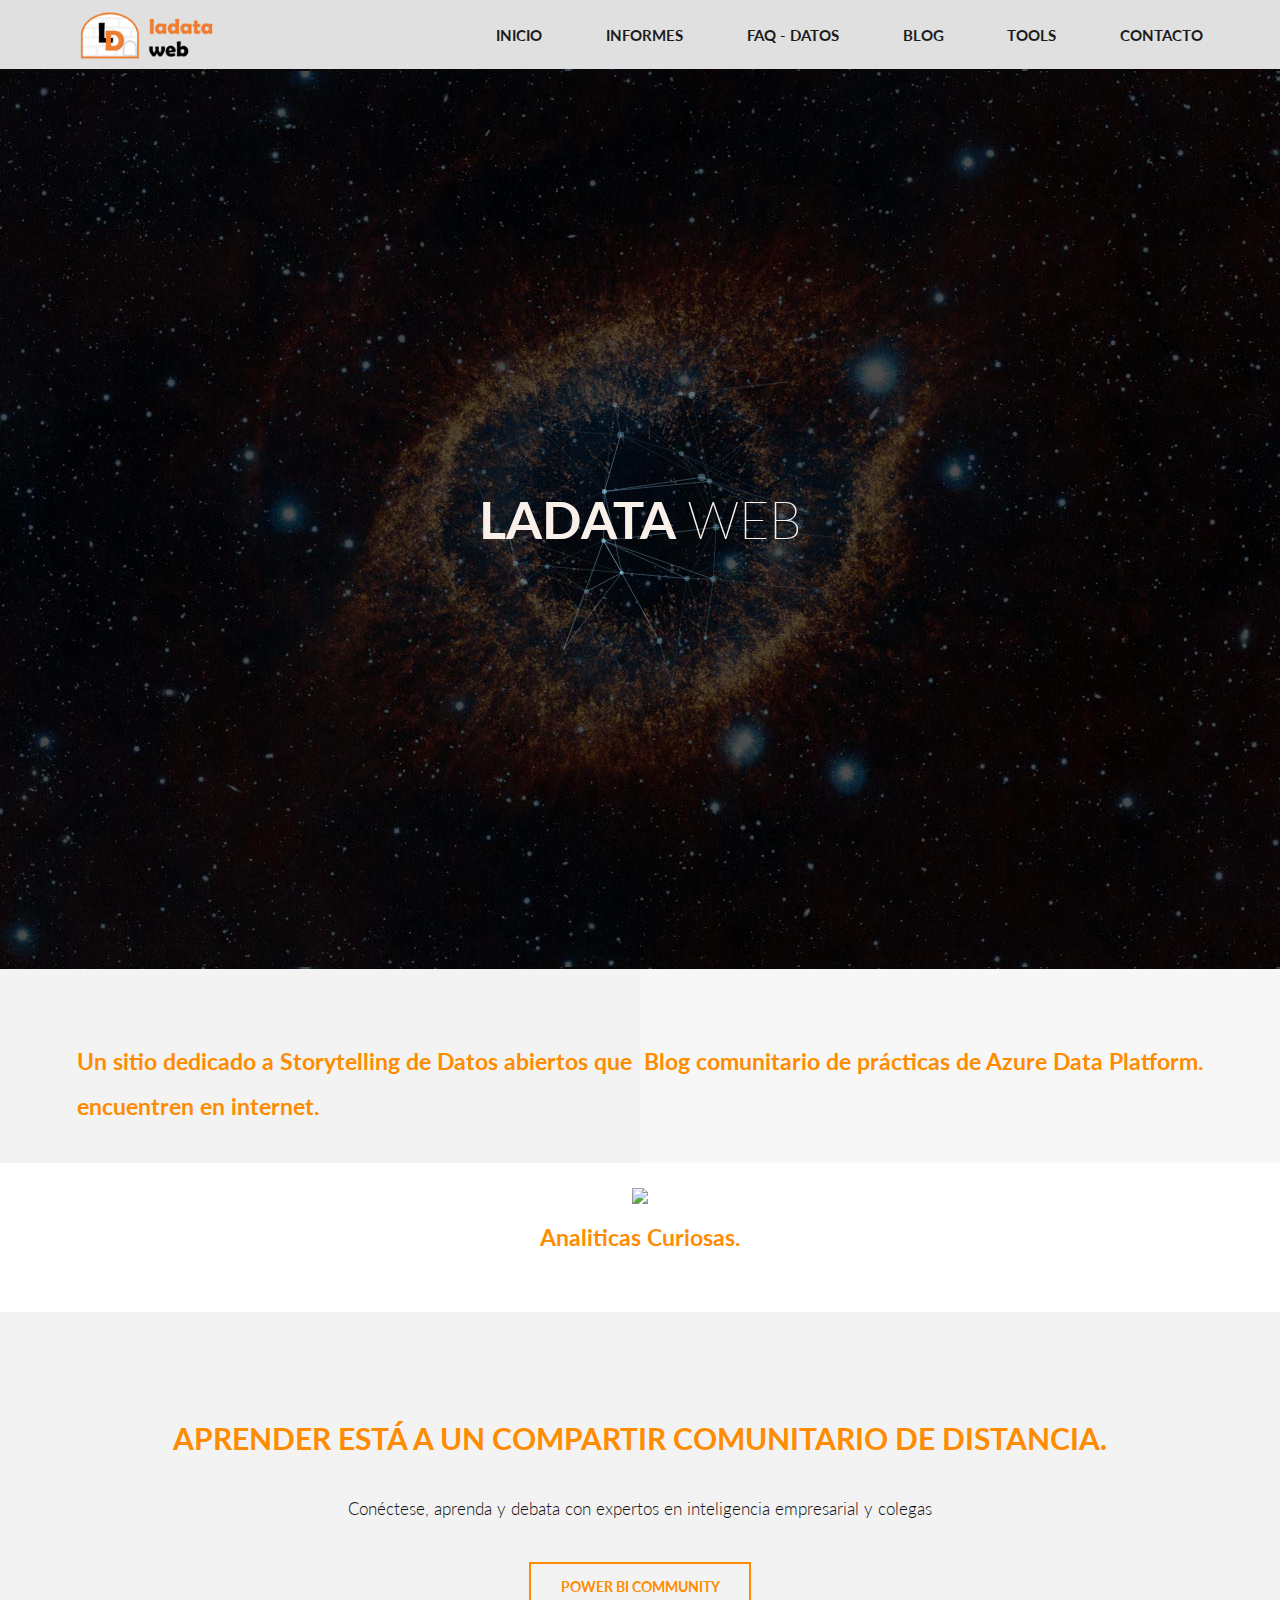
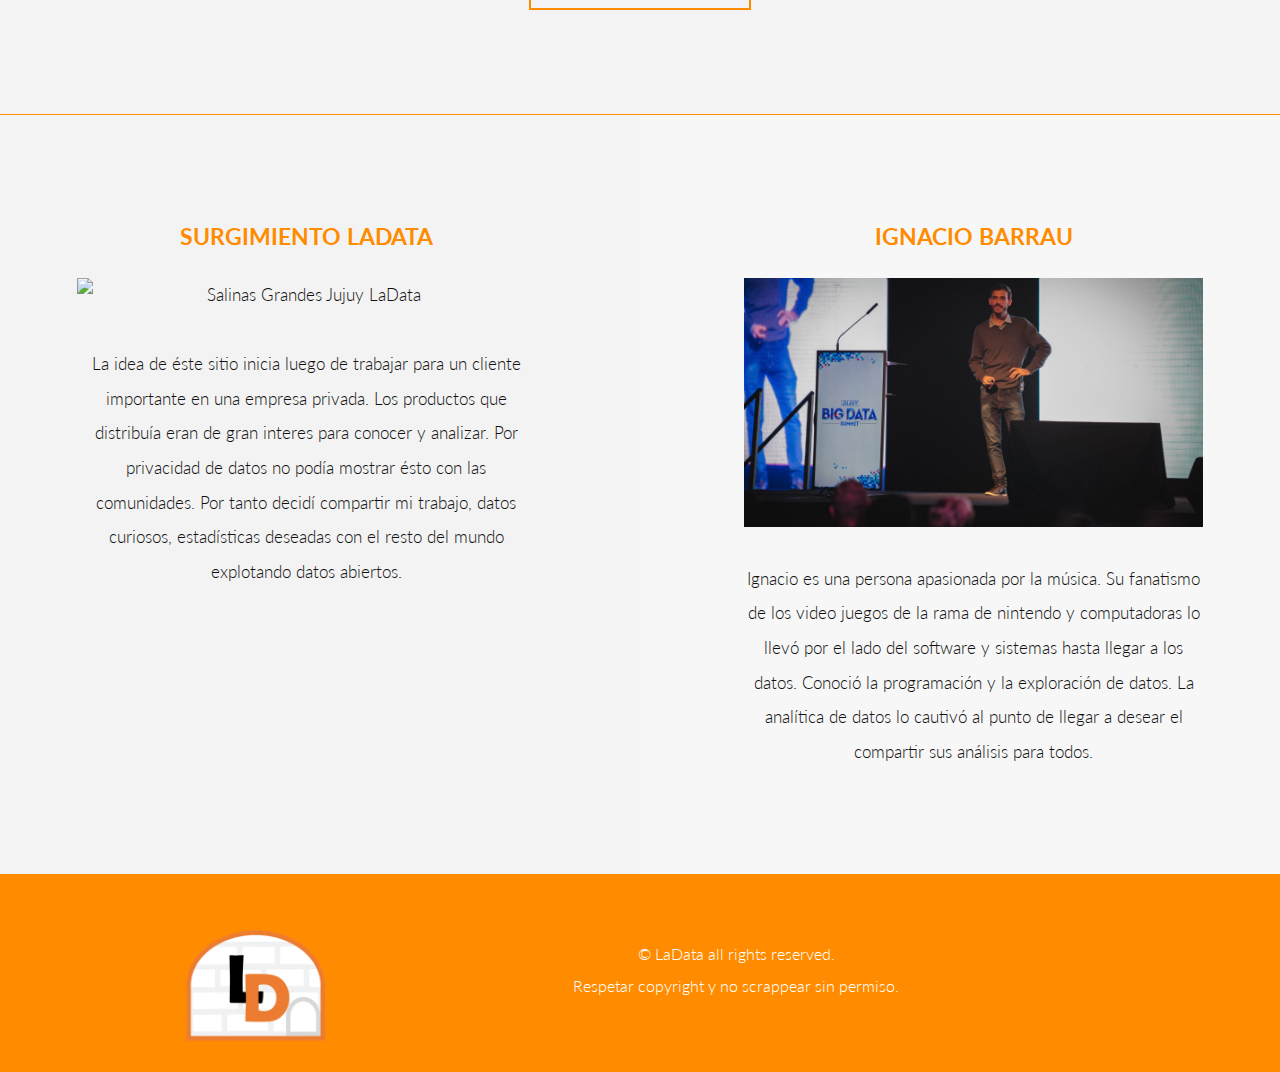
==== commit c0635bf0: "Updating site with new tools section" ====
--- a/index.html
+++ b/index.html
@@ -66,7 +66,8 @@
 						<a href="informes.html" class="face">Informes</a>
 						<a href="origenes.html" class="face">FAQ - Datos</a>
 						<a href="http://blog.ladataweb.com.ar" class="face">Blog</a>
-						<a href="contacto.html" class="face">¿Quien Soy? Contacto</a>
+						<a href="tools.html" class="face">Tools</a>
+						<a href="contacto.html" class="face">Contacto</a>
 					</nav>
 				</div>
 			</header>
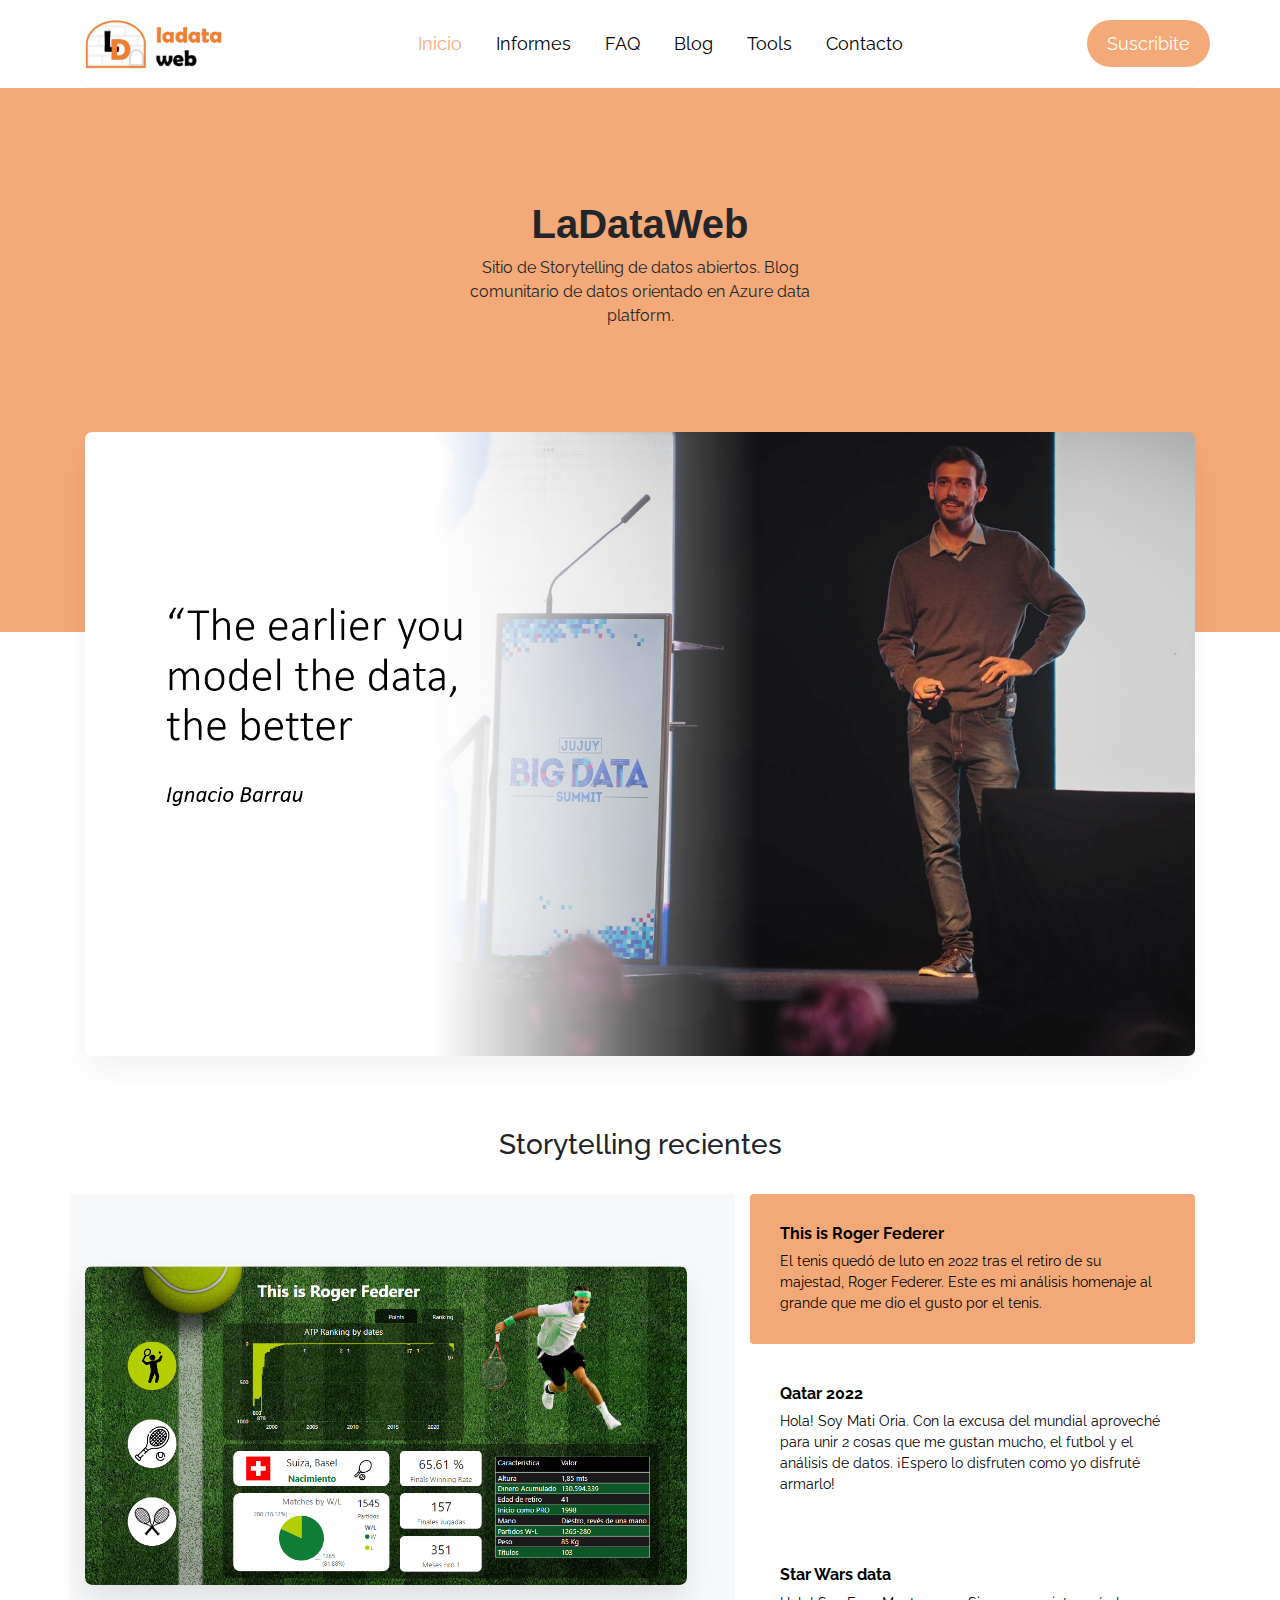
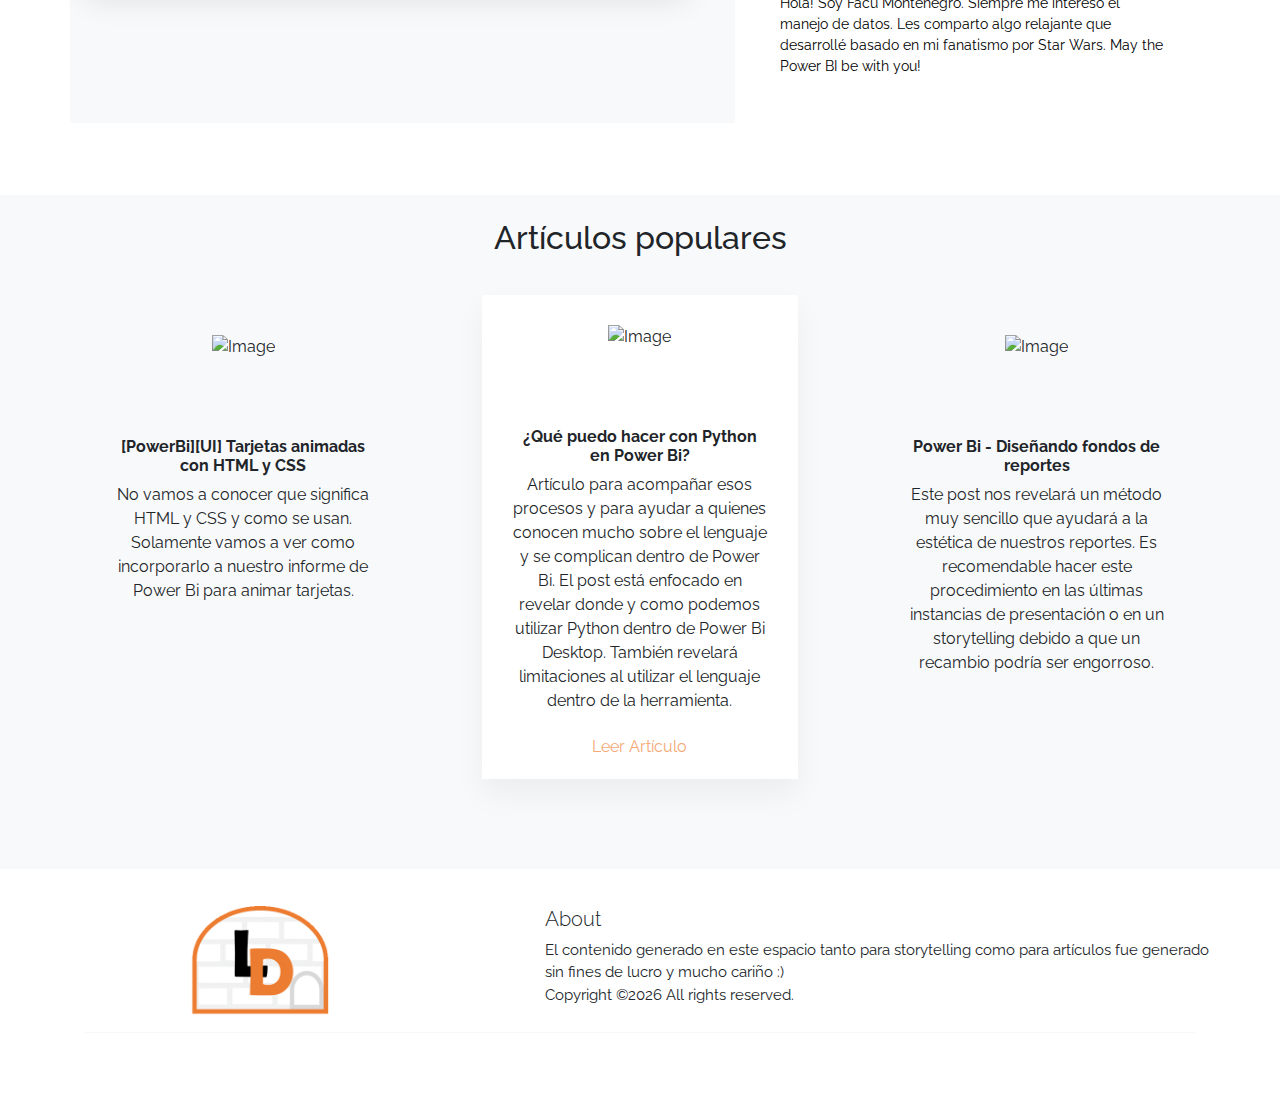
==== commit 3eef09aa: "Updating web to a new UXUI" ====
--- a/index.html
+++ b/index.html
@@ -1,10 +1,7 @@
-<!DOCTYPE HTML>
-<!--
-	LaData by Nacho	
--->
-<html>
-	<head>
-		<title>LaDataWeb - StoryTelling y Blog Comunitario</title>
+<!doctype html>
+<html lang="es">
+<head>  
+  <title>LaDataWeb - StoryTelling y Blog Comunitario</title>
 		<meta charset="utf-8" />
 		<meta name="viewport" content="width=device-width, initial-scale=1, user-scalable=no" />
 		<meta name="description" content="LaData es un sitio de análisis de datos de cualquier fuente de datos abierto corriendo por internet. En otras palabras Storytelling. Todo lo que te importa una mie... y no podes dejar de ver. Power Bi Córdoba, Argentina. Power Bi Jujuy, Argentina" />
@@ -19,33 +16,16 @@
 		<meta property="og:url" content="http://www.ladataweb.com.ar/">
 		<meta property="og:site_name" content="LaDataWeb">		
 		<link rel="icon" href="images/a.png" type="image/x-icon"> 
-		<link rel="stylesheet" href="assets/css/Animated/normalize.css" />
-		<link rel="stylesheet" href="assets/css/Animated/demo.css" />
-		<link rel="stylesheet" href="assets/css/main.css" />		
-		<link rel="stylesheet" href="assets/css/slideshow.css" />		
-		<link rel="stylesheet" href="assets/css/animated.css" />
-		<link rel="stylesheet" href="assets/css/Animated/component.css" />
-		<style>
-			@keyframes shake {
-			  10%, 90% {
-				transform: translate3d(-1px, 0, 0);
-			  }
-			  
-			  20%, 80% {
-				transform: translate3d(2px, 0, 0);
-			  }
-
-			  30%, 50%, 70% {
-				transform: translate3d(-4px, 0, 0);
-			  }
-
-			  40%, 60% {
-				transform: translate3d(4px, 0, 0);
-			  }
-			}
-		</style>
-		<!-- Global site tag (gtag.js) - Google Analytics -->
-		<script async src="https://www.googletagmanager.com/gtag/js?id=UA-120636676-1"></script>
+  <link href="https://fonts.googleapis.com/css2?family=Raleway:wght@400;700&display=swap" rel="stylesheet">
+  <link rel="stylesheet" href="css/bootstrap.min.css">
+  <link rel="stylesheet" href="css/owl.carousel.min.css">
+  <link rel="stylesheet" href="css/owl.theme.default.min.css">
+  <link rel="stylesheet" href="css/jquery.fancybox.min.css">
+  <link rel="stylesheet" href="fonts/icomoon/style.css">
+  <link rel="stylesheet" href="fonts/flaticon/font/flaticon.css">
+  <link rel="stylesheet" href="css/aos.css">
+  <link rel="stylesheet" href="css/style.css">
+  <script async src="https://www.googletagmanager.com/gtag/js?id=UA-120636676-1"></script>
 		<script>
 		  window.dataLayer = window.dataLayer || [];
 		  function gtag(){dataLayer.push(arguments);}
@@ -53,302 +33,563 @@
 
 		  gtag('config', 'UA-120636676-1');
 		</script>
-	
-	</head>
-	<body>
-
-		<!-- Header -->
-			<header id="header">
-				<div class="inner">
-					<a href="index.html" class="logo animated zoomIn"><img style="float:left; padding: 0.1em 0.1em 0.1em 0.1em;" width="38%" src="images/LD-trans.png" alt="LaData logo" /></a>
-					<nav id="nav" class="animated fadeInRight">
-						<a href="index.html" class="face" >Inicio</a>
-						<a href="informes.html" class="face">Informes</a>
-						<a href="origenes.html" class="face">FAQ - Datos</a>
-						<a href="http://blog.ladataweb.com.ar" class="face">Blog</a>
-						<a href="tools.html" class="face">Tools</a>
-						<a href="contacto.html" class="face">Contacto</a>
-					</nav>
-				</div>
-			</header>
-			<a href="#menu" class="navPanelToggle"><span class="fa fa-bars"></span></a>
-			
-		<!-- Banner -->
-		<section>
-			<div id="large-header" class="large-header" style="background-image: url('images/demo-1-bg.jpg');" height=80vh>
-					<canvas id="demo-canvas"></canvas>Section 1</a>
-					<h1 class="main-title" style="font-size: 3em;" ><nav class="navigation" id="mainNav">
-			<a class="navigation__link" href="#inicio">LaData <span class="thin">Web</span></a></h1>
-					
+  <!--<script nonce="1c33058c-61a7-4667-97bd-7ba42ae7b1f4">(function(w,d){!function(bg,bh,bi,bj){bg[bi]=bg[bi]||{};bg[bi].executed=[];bg.zaraz={deferred:[],listeners:[]};bg.zaraz.q=[];bg.zaraz._f=function(bk){return function(){var bl=Array.prototype.slice.call(arguments);bg.zaraz.q.push({m:bk,a:bl})}};for(const bm of["track","set","debug"])bg.zaraz[bm]=bg.zaraz._f(bm);bg.zaraz.init=()=>{var bn=bh.getElementsByTagName(bj)[0],bo=bh.createElement(bj),bp=bh.getElementsByTagName("title")[0];bp&&(bg[bi].t=bh.getElementsByTagName("title")[0].text);bg[bi].x=Math.random();bg[bi].w=bg.screen.width;bg[bi].h=bg.screen.height;bg[bi].j=bg.innerHeight;bg[bi].e=bg.innerWidth;bg[bi].l=bg.location.href;bg[bi].r=bh.referrer;bg[bi].k=bg.screen.colorDepth;bg[bi].n=bh.characterSet;bg[bi].o=(new Date).getTimezoneOffset();if(bg.dataLayer)for(const bt of Object.entries(Object.entries(dataLayer).reduce(((bu,bv)=>({...bu[1],...bv[1]})))))zaraz.set(bt[0],bt[1],{scope:"page"});bg[bi].q=[];for(;bg.zaraz.q.length;){const bw=bg.zaraz.q.shift();bg[bi].q.push(bw)}bo.defer=!0;for(const bx of[localStorage,sessionStorage])Object.keys(bx||{}).filter((bz=>bz.startsWith("_zaraz_"))).forEach((by=>{try{bg[bi]["z_"+by.slice(7)]=JSON.parse(bx.getItem(by))}catch{bg[bi]["z_"+by.slice(7)]=bx.getItem(by)}}));bo.referrerPolicy="origin";bo.src="/cdn-cgi/zaraz/s.js?z="+btoa(encodeURIComponent(JSON.stringify(bg[bi])));bn.parentNode.insertBefore(bo,bn)};["complete","interactive"].includes(bh.readyState)?zaraz.init():bg.addEventListener("DOMContentLoaded",zaraz.init)}(w,d,"zarazData","script");})(window,document);</script>-->
+  <style>
+@import url('https://fonts.cdnfonts.com/css/berlin-sans-fb-demi');
+</style>
+<script>
+		function subscribeMail() {
+				//var dataJ = {'personalizations': [{'to': [{'email': 'igna_barrau@hotmail.com'}],'subject': 'LaData:' +$('#name').val()}],'from': {'email': $('#email').val()},'content': [{'type': 'text/plain','value': $('#message').val()}]};
+
+				var dataF = {
+							"correo": $('#correo').val()
+							}
+
+				$.ajax({
+					url: 'https://prod-13.eastus2.logic.azure.com:443/workflows/c7d41abe51a44b9098c8d897711f8121/triggers/manual/paths/invoke?api-version=2016-10-01&sp=%2Ftriggers%2Fmanual%2Frun&sv=1.0&sig=hkAb8QOENYd5HRzXrmYZ09I1ZLE3sL9QxD4upwl_MtQ',
+					headers: {
+						//'Authorization':'Bearer BIG TOKEN',
+						'Content-Type':'application/json'
+					},
+					method: 'POST',
+					dataType: 'json',
+					data: JSON.stringify(dataF),
+					success: function(data, xhr){
+					  console.log(xhr.status);
+					  //alert('Succes: '+JSON.stringify(dataF));
+					  $("#correo").val("");
+					  alert("Gracias por suscribirte! Pronto recibirás novedades en tu correo");
+					  window.location.href = window.location.href;
+					},
+					error: function(xhr, status, error) {
+						if (xhr.status == 202) {
+							console.log("Código: " + xhr.status + " sigue todo correcto.");
+							$("#correo").val("");
+							alert("Gracias por suscribirte! Pronto recibirás novedades en tu correo");
+							window.location.href = window.location.href;
+						}
+						else {
+							console.log(xhr.status);
+							//var err = eval("(" + xhr.responseText + ")");
+							alert(xhr.responseText + "Error al suscribirse. Por favor contactate con nosotros si queres suscribirte.");
+							//window.location.href = "mailto:igna_barrau@hotmail.com";
+						}
+					} 
+				  });				  
+				var modal = document.getElementById("myModal");
+				modal.style.display = "none";
+			}
+		</script>
+	  </head>
+	  <body>
+		<!-- Navigation bar section -->
+		  <div class="site-mobile-menu site-navbar-target">
+			<div class="site-mobile-menu-header">
+			  <div class="site-mobile-menu-close">
+				<span class="icofont-close js-menu-toggle"></span>
+			  </div>
 			</div>
-		</section>
-			<!--<section id="banner">
-				<div class="inner">
-					<h1>Introspect: </h1>
-					<ul class="actions">
-						<li><a href="#" class="button alt">Get Started</a></li>
-					</ul>
-				</div>
-			</section>
-							<div style="background: #f3f3f3;">
-						<div class="row" style=" margin: 0 0 0 0; padding: 0 0 0 0;">
-							<div class="6u 12u$(xsmall)" style="text-align: left; font-size:130%; color:#FF6501; margin: 0 0 0 0; padding: 0 0 0 0;">
-								<b>Analítica de lo que encuentre</b>
-							</div>
-							<div class="6u 12u$(xsmall)" style="text-align: right; font-size:130%; color:#FF6501; margin: 0 0 0 0; padding: 0 0 0 0;">
-								<b>Un blog dedicado al Análisis de Datos de datos abiertos que encuentren en internet</b>		
-							</div>
+			<div class="site-mobile-menu-body"></div>
+		  </div>
+			<div class="container">
+			<nav class="site-nav">
+			  <div class="logo">
+				<a href="index.html"><img width="38%" src="images/LD-trans.png" alt="LaData logo" /></a>
+				<!--<a href="index.html">Bold<span class="text-primary">.</span> </a>-->
+			  </div>
+			  <div class="row align-items-center">
+				<div class="col-12 col-sm-12 col-lg-12 site-navigation text-center">
+				  <ul class="js-clone-nav d-none d-lg-inline-block text-left site-menu">
+				  <li class="active"><a href="index.html">Inicio</a></li>
+				  <li><a href="informes.html">Informes</a></li>
+				  <li><a href="faq.html">FAQ</a></li>
+				  <li><a href="https://blog.ladataweb.com.ar">Blog</a></li>
+				  <li><a href="tools.html">Tools</a></li>
+				  <!--<li><a href="template.html">Temas</a></li>-->
+				  <li><a href="contacto.html">Contacto</a></li>
+				</ul>
+				<ul class="js-clone-nav d-none d-lg-inline-block text-left site-menu float-right menu-absolute">
+				  <li class="cta-button"><a onclick='modelDisplay()'>Suscribite</a></li>
+				</ul>
+				<a href="#" class="burger ml-auto site-menu-toggle js-menu-toggle d-block d-lg-none" data-toggle="collapse" data-target="#main-navbar">
+				  <span></span>
+				</a>
+			   </div>
+			 </div>
+			</nav> 
+		  </div> 
+
+		<!-- Main -->
+
+<div id="myModal" class="modalsub">
+	<div class="modalsub-content">
+  		<div id="id_modal" class="modalsub-header" style="background-color: #FFF;">
+			&nbsp;&nbsp; <span id="cerrar" class="closesub">&times;</span>
+  		</div>
+		  <div class="modal-body">
+			<!-- Subscribe button -->
+			<div class="container">
+				<div class="row">
+				<div class="col-md-12">
+					<div class="subscribe-inner">
+					<div class="row align-items-center">
+						<div class="col-md-6">
+						<h2 style="font-family: 'Berlin Sans FB Demi', sans-serif;">Subscrite a La Data Web</h2>
+						<p>Suscribite para estar al tanto de los últimos artículos del blog y nuevos storytellings</p>
 						</div>
-				</div>-->
-		<!-- Inicio -->	
-			<section id="inicio"><br><br>
-				<div class="inner">
-					<article>
-						<div class="content animated fadeInLeft" style="text-align: left; font-size:130%; color:black; margin: 0 0 0 0; padding: 0 0 0 0;">							
-								<!-- <b>Analítica de lo que encuentre</b> -->
-								<b>Un sitio dedicado a Storytelling de Datos abiertos que encuentren en internet.</b>
-						</div>
-					</article>
-					<article class="alt animated fadeInRight" style="text-align: right; font-size:130%; color:#FF6501; margin: 0 0 0 0; padding: 0 0 0 0;animation-delay: 500ms;animation-name: fadeInRight;"  data-wow-delay="500ms">
-						<div class="content">
-								<b>Blog comunitario de prácticas de Azure Data Platform.</b>
-								<!--<b>Eso que no te importa una m... y no podes dejar de leer</b>-->
-						</div>
-					</article>
-				</div><br>
-			</section>
-			
-
-			
-			<section id="main" >
-				<div class="inner">	
-					<!--<section>				
-						<div class="row">
-							<div class="6u 12u$(xsmall)" >
-								<p style="text-align: left; font-size:130%; color:#FF6501;";><b>Analítica de lo que encuentre</b></p>
-							</div>
-							<div class="6u 12u$(xsmall)">
-								<p style="text-align: right; font-size:130%; color:#FF6501;";><b>Un blog dedicado al Análisis de Datos de datos abiertos que encuentren en internet</b></p>							
-							</div>
-						</div>
-					</section>-->
-					<!-- Slideshow container -->
-					<div class="slideshow-container animated zoomIn" style=" visibility: visible; animation-delay: 750ms; animation-name: zoomIn;" data-wow-delay="750ms">
-
-					  <!-- Full-width images with number and caption text -->
-					  <div class="mySlides fade">
-						<div class="numbertext"></div>
-						<img src="images/la1-ajuste.png" style="width:100%">
-						<div class="text" style="font-size:130%; color:#1c1c1c; "><b>Analiticas Curiosas.</b></div>
-					  </div>
-
-					  <div class="mySlides fade">
-						<div class="numbertext"></div>
-						<img src="images/la2.png" style="width:100%">
-						<div class="text" style="font-size:130%; color:#1c1c1c; "><b>Explorá Internet. Encontrá de todo.</b></div>
-					  </div>
-
-					  <div class="mySlides fade">
-						<div class="numbertext"></div>
-						<img src="images/Power-BI-Portada.jpg" style="width:100%">
-						<div class="text" style="font-size:130%; color:#1c1c1c;"></div>
-					  </div>
-
-					  <!-- Next and previous buttons 
-					  <a class="prev" onclick="plusSlides(-1)">&#10094;</a>
-					  <a class="next" onclick="plusSlides(1)">&#10095;</a>
-					  -->
-					<br>
-					</div>
-
-					<!--The dots/circles onclick="currentSlide(1)" -->
-					<div style="text-align:center">
-					  <span class="dot" ></span> 
-					  <span class="dot" ></span> 
-					  <span class="dot" ></span> 
-					</div>
-				</div>
-			</section>
-			
-		<!-- One -->
-			<section id="one" style="background: #f3f3f3;">
-				<div class="inner">
-					<header>
-						<h2>Aprender está a un compartir comunitario de distancia.</h2>
-					</header>
-					<p>Conéctese, aprenda y debata con expertos en inteligencia empresarial y colegas</p>
-					<ul class="actions">
-						<li><a href="http://community.powerbi.com" class="button alt">Power Bi Community</a></li>
-					</ul>
-				</div>
-			</section>
-			<hr/>
-		<!-- Two -->
-			<section id="two">
-				<div class="inner">
-					<article>
-						<div class="content">
-							<header>
-								<h3>Surgimiento LaData</h3>
-							</header>
-							<div class="image fit">
-								<img src="images/pensante.jpg" alt="Salinas Grandes Jujuy LaData" />
-							</div>
-							<p>La idea de éste sitio inicia luego de trabajar para un cliente importante en una empresa privada. Los productos que distribuía eran de gran interes para conocer y analizar. Por privacidad de datos no podía mostrar ésto con las comunidades. Por tanto decidí compartir mi trabajo, datos curiosos, estadísticas deseadas con el resto del mundo explotando datos abiertos.</p>
-						</div>
-					</article>
-					<article class="alt">
-						<div class="content">
-							<header>
-								<h3>Ignacio Barrau</h3>
-							</header>
-							<div class="image fit">
-								<img src="images/bigdatajujuy2.jpg" alt="IceClimber LaData" />
-							</div>
-							<p>Ignacio es una persona apasionada por la música. Su fanatismo de los video juegos de la rama de nintendo y computadoras lo llevó por el lado del software y sistemas hasta llegar a los datos. Conoció la programación y la exploración de datos. La analítica de datos lo cautivó al punto de llegar a desear el compartir sus análisis para todos.</p>
-						</div>
-					</article>
-				</div>
-			</section>
-
-		<!-- Three 
-			<section id="three">
-				<div class="inner">
-					<article>
-						<div class="content">
-							<span class="icon fa-laptop"></span>
-							<header>
-								<h3>Tempus Feugiat</h3>
-							</header>
-							<p>Morbi interdum mollis sapien. Sed ac risus. Phasellus lacinia, magna lorem ullamcorper laoreet, lectus arcu.</p>
-							<ul class="actions">
-								<li><a href="#" class="button alt">Learn More</a></li>
-							</ul>
-						</div>
-					</article>
-					<article>
-						<div class="content">
-							<span class="icon fa-diamond"></span>
-							<header>
-								<h3>Aliquam Nulla</h3>
-							</header>
-							<p>Ut convallis, sem sit amet interdum consectetuer, odio augue aliquam leo, nec dapibus tortor nibh sed.</p>
-							<ul class="actions">
-								<li><a href="#" class="button alt">Learn More</a></li>
-							</ul>
-						</div>
-					</article>
-					<article>
-					<div class="content">
-							<span class="icon fa-laptop"></span>
-							<header>
-								<h3>Sed Magna</h3>
-							</header>
-							<p>Suspendisse mauris. Fusce accumsan mollis eros. Pellentesque a diam sit amet mi ullamcorper vehicula.</p>
-							<ul class="actions">
-								<li><a href="#" class="button alt">Learn More</a></li>
-							</ul>
-						</div>
-					</article>
-				</div>
-			</section>
-		-->
-
-		<!-- Footer -->
-			<section id="footer">
-				<div class="inner">
-					<div class="row">
-						<div class="4u 12u$(xsmall)">
-							<a href="breakout/index.html" class="logo animated zoomIn"><img src="images/ladatatrucho.gif" style="width:40%" ></a>
-						</div>
-						<div class="6u$ 12u$(xsmall)">
-							<div class="copyright">
-								<br/>&copy; LaData all rights reserved. <br/>Respetar copyright y no scrappear sin permiso.
+						<div class="col-md-6">
+							<div class="modalsub-body">
+						<form method="post" action="javascript:subscribeMail()" enctype="text/plain" >
+							<input required="true" type="email" id="correo" placeholder="Email" class="form-control"> &nbsp;
+							<br>
+							<input type="submit" id="enviar" value="Suscribite" class="btn btn-primary" style="text-align: center;">
+						</form>
 							</div>
 						</div>
 					</div>
+					</div>
 				</div>
-			</section>
-
-		<!-- Scripts -->
-
-			<script src="assets/js/TweenLite.min.js"></script>
-			<script src="assets/js/EasePack.min.js"></script>
-			<script src="assets/js/rAF.js"></script>
-			<script src="assets/js/demo-1.js"></script>
-			<script>
-				var slideIndex = 0;
-				showSlides(slideIndex);
-
-				// Next/previous controls
-				function plusSlides(n) {
-				  showSlides(slideIndex += n);
-				}
-
-				// Thumbnail image controls
-				function currentSlide(n) {
-				  showSlides(slideIndex = n);
-				}
-
-				function showSlides(n) {
-				    var i;
-					var slides = document.getElementsByClassName("mySlides");
-					for (i = 0; i < slides.length; i++) {
-						slides[i].style.display = "none"; 
-					}
-					slideIndex++;
-					if (slideIndex > slides.length) {slideIndex = 1} 
-					slides[slideIndex-1].style.display = "block"; 
-					setTimeout(showSlides, 3000); // Change image every 2 seconds
-				}
-			</script>
-			
-					<script src="assets/js/jquery.min.js"></script>
-			<script src="assets/js/skel.min.js"></script>
-			<script src="assets/js/util.js"></script>
-			<script src="assets/js/main.js"></script>
-	
-			<script>
-				$(document).ready(function() {
-					$('.navigation__link').bind('click', function(e) {
-					//$('a[href*=#]').bind('click', function(e) {
-							e.preventDefault(); // prevent hard jump, the default behavior
-
-							var target = $(this).attr("href"); // Set the target as variable
-
-							// perform animated scrolling by getting top-position of target-element and set it as scroll target
-							$('html, body').stop().animate({
-									scrollTop: $(target).offset().top
-							}, 600, function() {
-									location.hash = target; //attach the hash (#jumptarget) to the pageurl
-							});
-
-							return false;
-					});
-			});
-
-			$(window).scroll(function() {
-					var scrollDistance = $(window).scrollTop();
-
-					// Show/hide menu on scroll
-					//if (scrollDistance >= 850) {
-					//		$('nav').fadeIn("fast");
-					//} else {
-					//		$('nav').fadeOut("fast");
-					//}
-				
-					// Assign active class to nav links while scolling
-					$('.page-section').each(function(i) {
-							if ($(this).position().top <= scrollDistance) {
-									$('.navigation a.active').removeClass('active');
-									$('.navigation a').eq(i).addClass('active');
-							}
-					});
-			}).scroll();
-			</script>
-	
-	
-
-			
-	</body>
-</html>
+				</div>
+			</div>
+		</div>	
+	</div>
+</div>
+  <!-- Front section -->
+  <div class="main-hero">
+    <div class="intro-text">
+      <div class="container">
+        <div class="heading" data-aos="fade-up">
+          <h1 style="font-family: 'Berlin Sans FB Demi', sans-serif;">LaDataWeb</h1>
+        </div>
+        <div class="excerpt text-center" data-aos="fade-up" data-aos-delay="100">
+          <p>Sitio de Storytelling de datos abiertos. Blog comunitario de datos orientado en Azure data platform.</p>
+          <!--<a href="https://www.youtube.com/watch?v=mwtbEGNABWU&t=9s" data-fancybox class="play-video">
+            <span class="icon-play"></span>-->
+          </a>
+        </div>
+      </div>
+    </div>
+    <div class="intro-image" data-aos="fade-up" data-aos-delay="200">
+      <div class="container">
+        <img src="images/img_intro.png" alt="Image" class="img-fluid">
+      </div>
+    </div>
+  </div>
+  <!-- Features section 
+  <div class="section-counter count-numbers">
+    <div class="container">
+      <h2 class="text-center">Our Achievements</h2>
+        <div class="row">
+          <div class="col-lg-4 text-center">
+            <span class="counter">
+            <span data-number="4">0</span>M+
+            </span>
+            <span class="d-block">Members</span>
+          </div>
+          <div class="col-lg-4 text-center">
+            <span class="counter">
+            <span data-number="3">0</span>K+
+            </span>
+            <span class="d-block">Likes</span>
+          </div>
+          <div class="col-lg-4 text-center">
+            <span class="counter">
+            <span data-number="20">0</span>K+
+            </span>
+            <span class="d-block">Share</span>
+          </div>
+        </div>
+      </div>
+    </div>
+  <div class="trusted-by-companies">
+    <div class="container">
+      <h2>Leading brands trust Bold for good</h2>
+      <div class="row">
+      <div class="col-6 col-sm-6 col-md-4 col-lg">
+      <img src="images/logo-adobe.png" alt="Image" class="img-fluid">
+      </div>
+      <div class="col-6 col-sm-6 col-md-4 col-lg">
+      <img src="images/logo-puma.png" alt="Image" class="img-fluid">
+      </div>
+      <div class="col-6 col-sm-6 col-md-4 col-lg">
+      <img src="images/logo-google.png" alt="Image" class="img-fluid">
+      </div>
+      <div class="col-6 col-sm-6 col-md-4 col-lg">
+      <img src="images/logo-paypal.png" alt="Image" class="img-fluid">
+      </div>
+      <div class="col-6 col-sm-6 col-md-4 col-lg">
+      <img src="images/logo-adobe.png" alt="Image" class="img-fluid">
+      </div>
+      <div class="col-6 col-sm-6 col-md-4 col-lg">
+      <img src="images/logo-puma.png" alt="Image" class="img-fluid">
+      </div>
+      </div>
+    </div>
+  </div>
+  -->
+  <br><br>
+  <div class="features-v1 mb-5">
+    <div class="container"><br><h3 style="text-align: center;">Storytelling recientes</h3><br>
+      <div class="row justify-content-between">
+        <div class="col-lg-7 mb-5 mb-lg-0 pr-lg-5 " style="background-color: #f8f9fa;"><br><br><br>
+          <div class="custom-img owl-single owl-carousel no-dots">
+            <div class="item">
+              <img src="images/slider_1.png" alt="Image" class="img-fluid custom-img">
+            </div>
+            <div class="item">
+              <img src="images/slider_2.png" alt="Image" class="img-fluid custom-img">
+            </div>
+            <div class="item">
+              <img src="images/slider_3.png" alt="Image" class="img-fluid custom-img">
+            </div>
+          </div>
+        </div>
+        <div class="col-lg-5">
+          <ul class="list-unstyled tab-nav">
+            <li class="active">
+              <a href="#">
+                <h3>This is Roger Federer</h3>
+                <p>El tenis quedó de luto en 2022 tras el retiro de su majestad, Roger Federer. Este es mi análisis homenaje al grande que me dio el gusto por el tenis.</p>
+              </a>
+            </li>
+            <li>
+              <a href="#">
+                <h3>Qatar 2022</h3>
+                <p>Hola! Soy Mati Oria. Con la excusa del mundial aproveché para unir 2 cosas que me gustan mucho, el futbol y el análisis de datos. ¡Espero lo disfruten como yo disfruté armarlo!</p>
+              </a>
+            </li>
+            <li>
+              <a href="#">
+                <h3>Star Wars data</h3>
+                <p>Hola! Soy Facu Montenegro. Siempre me interesó el manejo de datos. Les comparto algo relajante que desarrollé basado en mi fanatismo por Star Wars. May the Power BI be with you!</p>
+              </a>
+            </li>
+          </ul>
+        </div>
+      </div>
+    </div>
+  </div>
+  <!-- removed section
+  <div class="features-v2">
+    <div class="container">
+      <div class="features-v2-inner">
+        <div class="row mb-5 justify-content-center">
+          <div class="col-lg-7 text-center">
+            <h2 class="heading">Far far away Behind the Word Mountains far.</h2>
+          </div>
+        </div>
+        <div class="row gutter-v1 justify-content-between mb-5">
+          <div class="col-lg-4">
+            <div class="features-v2-item">
+              <img src="images/slider_1.jpg" alt="Image" class="img-fluid">
+              <h3>Far far away Behind the word</h3>
+              <p>Far far away, behind the word mountains, far from the countries.</p>
+            </div>
+          </div>
+        <div class="col-lg-4">
+      <div class="features-v2-item">
+  <img src="images/slider_2.jpg" alt="Image" class="img-fluid">
+  <h3>Far far away Behind the word</h3>
+  <p>Far far away, behind the word mountains, far from the countries.</p>
+  </div>
+  </div>
+  <div class="col-lg-4">
+  <div class="features-v2-item">
+  <img src="images/slider_3.jpg" alt="Image" class="img-fluid">
+  <h3>Far far away Behind the word</h3>
+  <p>Far far away, behind the word mountains, far from the countries.</p>
+  </div>
+  </div>
+  </div>
+  <div class="row">
+  <div class="col text-center"><a href="#" class="btn btn-primary">Try it Free</a></div>
+  </div>
+  </div>
+  </div>
+  </div>-->
+  <br>
+  <div class="features-v3">
+    <br>
+    <div class="container">
+      <div class="row justify-content-center text-center">
+        <div class="col-lg-5">
+          <h2 class="mb-5">Artículos populares</h2>
+        </div>
+      </div>
+      <div class="row gutter-v1 justify-content-stretch">
+        <div class="col-lg-4">
+          <div class="feature-v3-item h-100">
+            <img src="https://64.media.tumblr.com/ad1da00d071a908182fad2b9fbb3405d/7451d367fcfac2b4-b7/s1280x1920/4db4e13b44b8ac624ddadf4be974a77569cfa900.gifv" alt="Image" class="img-fluid">
+            <br><br><br>
+            <h3>[PowerBi][UI] Tarjetas animadas con HTML y CSS</h3>
+            <p>No vamos a conocer que significa HTML y CSS y como se usan. Solamente vamos a ver como incorporarlo a nuestro informe de Power Bi para animar tarjetas.</p>
+            <div class="more"><a href="https://blog.ladataweb.com.ar/post/694026584586371072/powerbiui-tarjetas-animadas-con-html-y-css" target="_blank">Leer Artículo</a></div>
+          </div>
+        </div>
+        <div class="col-lg-4">
+          <div class="feature-v3-item h-100 active">
+            <img src="https://64.media.tumblr.com/3382134393c1467dcdc4aa771704fd84/72e05ee5865fbf61-63/s1280x1920/916108ad60bf32a0bb9bbd27e0b4a6b3c082af19.png" alt="Image" class="img-fluid">
+            <br><br><br>
+            <h3>¿Qué puedo hacer con Python en Power Bi?</h3>
+            <p>Artículo para acompañar esos procesos y para ayudar a quienes conocen mucho sobre el lenguaje y se complican dentro de Power Bi. El post está enfocado en revelar donde y como podemos utilizar Python dentro de Power Bi Desktop. También revelará limitaciones al utilizar el lenguaje dentro de la herramienta.</p>
+            <div class="more"><a href="https://blog.ladataweb.com.ar/post/632504891894644736/qué-puedo-hacer-con-python-en-power-bi" target="_blank">Leer Artículo</a></div>
+          </div>
+        </div>
+        <div class="col-lg-4">
+          <div class="feature-v3-item h-100">
+            <img src="https://64.media.tumblr.com/42aa2e12d4df2357b230f3058c7c824e/77a4295a82259e19-ad/s1280x1920/b676c444e2b4b6c5ff634a83de31f0e198427aeb.png" alt="Image" class="img-fluid">
+            <br><br><br>
+            <h3>Power Bi - Diseñando fondos de reportes</h3>
+            <p>Este post nos revelará un método muy sencillo que ayudará a la estética de nuestros reportes. Es recomendable hacer este procedimiento en las últimas instancias de presentación o en un storytelling debido a que un recambio podría ser engorroso.</p>
+            <div class="more"><a href="https://blog.ladataweb.com.ar/post/190119116525/power-bi-diseñando-fondo-de-reportes" target="_blank">Leer Artículo</a></div>
+          </div>
+        </div><br><br>
+      </div>
+    </div>
+  </div>
+<!-- removed section
+  <div class="testimonial-v1">
+  <div class="container">
+  <div class="row align-items-center justify-content-between">
+  <div class="col-md-5 offset-md-1 mb-5 mb-md-0">
+  <img src="images/slider_3.jpg" alt="Image" class="img-fluid">
+  </div>
+  <div class="col-md-5">
+  <blockquote>
+  <p>&ldquo;Far far away, behind the word mountains, far from the countries Vokalia and Consonantia, there live the blind texts. Separated they live in Bookmarksgrove right at the coast of the Semantics, a large language ocean. A small river named Duden flows by their place and supplies it with the necessary regelialia. It is a paradisematic country&ldquo;</p>
+  </blockquote>
+  <div>
+  <cite class="d-block">Kayla Bryant</cite>
+  <span>Socia Media Manager, Digital App</span>
+  </div>
+  </div>
+  </div>
+  </div>
+  </div>
+  <div class="form-signup-v1">
+  <div class="container">
+  <div class="row justify-content-between">
+  <div class="col-lg-6 mb-5 mb-lg-0">
+  <div class="mb-5">
+  <h2>Join over 1M+ people who enjoy using our app</h2>
+  </div>
+  <div class="testimonials">
+  <div class="owl-carousel owl-single no-dots">
+  <div class="testimonial-v2">
+  <blockquote>
+  <p>&ldquo;Far far away, behind the word mountains, far from the countries Vokalia and Consonantia, there live the blind texts. &rdquo;</p>
+  </blockquote>
+  <div class="author">
+  <cite class="d-block">Kayla Bryant</cite>
+  <span>Socia Media Manager, Digital App</span>
+  </div>
+  </div>
+  <div class="testimonial-v2">
+  <blockquote>
+  <p>&ldquo;Far far away, behind the word mountains, far from the countries Vokalia and Consonantia, there live the blind texts. &rdquo;</p>
+  </blockquote>
+  <div class="author">
+  <cite class="d-block">Kayla Bryant</cite>
+  <span>Socia Media Manager, Digital App</span>
+  </div>
+  </div>
+  <div class="testimonial-v2">
+  <blockquote>
+  <p>&ldquo;Far far away, behind the word mountains, far from the countries Vokalia and Consonantia, there live the blind texts. &rdquo;</p>
+  </blockquote>
+  <div class="author">
+  <cite class="d-block">Kayla Bryant</cite>
+  <span>Socia Media Manager, Digital App</span>
+  </div>
+  </div>
+  <div class="testimonial-v2">
+  <blockquote>
+  <p>&ldquo;Far far away, behind the word mountains, far from the countries Vokalia and Consonantia, there live the blind texts. &rdquo;</p>
+  </blockquote>
+  <div class="author">
+  <cite class="d-block">Kayla Bryant</cite>
+  <span>Socia Media Manager, Digital App</span>
+  </div>
+  </div>
+  </div> 
+  </div>
+  <div class="authors">
+  <a href="#" class="active"><img src="images/person_1.jpg" alt="Image" class="img-fluid"></a>
+  <a href="#"><img src="images/person_2.jpg" alt="Image" class="img-fluid"></a>
+  <a href="#"><img src="images/person_3.jpg" alt="Image" class="img-fluid"></a>
+  <a href="#"><img src="images/person_4.jpg" alt="Image" class="img-fluid"></a>
+  </div>
+  </div>
+  <div class="col-lg-5">
+  <form action="#" class="custom-form">
+  <h3>Fill out the form</h3>
+  <div class="row">
+  <div class="col-lg-6 form-group">
+  <input type="text" class="form-control" placeholder="First name">
+  </div>
+  <div class="col-lg-6 form-group">
+  <input type="text" class="form-control" placeholder="First name">
+  </div>
+  </div>
+  <div class="row">
+  <div class="col-lg-6 form-group">
+  <input type="text" class="form-control" placeholder="Your Email">
+  </div>
+  <div class="col-lg-6 form-group">
+  <input type="text" class="form-control" placeholder="Company">
+  </div>
+  </div>
+  <div class="row">
+  <div class="col-lg-12 form-group">
+  <select name="" id="" class="custom-select">
+  <option value="">Company size</option>
+  <option value="">1</option>
+  <option value="">2</option>
+  <option value="">3+</option>
+  </select>
+  </div>
+  </div>
+  <div class="row">
+  <div class="col-lg-12 form-group">
+  <textarea class="form-control" name="" id="" cols="30" rows="3" placeholder="Write something..."></textarea>
+  </div>
+  </div>
+  <div class="row">
+  <div class="col-lg-12">
+  <input type="submit" class="btn btn-primary btn-block" value="Send Form">
+  </div>
+  </div>
+  </form>
+  </div>
+  </div>
+  </div>
+  </div>
+-->
+
+  <div class="site-footer">
+    <div class="container">
+      <div class="row justify-content-between">
+        <div class="col-md-4">
+            <p style="text-align: center;">
+              <a href="breakout/index.html"><img src="images/ladatatrucho.gif" style="width:40%" ></a>
+            </p>
+          
+          <!--
+          <div class="widget">
+            <ul class="social list-unstyled">
+              <li><a href="#"><span class="icon-facebook"></span></a></li>
+              <li><a href="#"><span class="icon-twitter"></span></a></li>
+              <li><a href="#"><span class="icon-linkedin"></span></a></li>
+              <li><a href="#"><span class="icon-youtube-play"></span></a></li>
+            </ul>
+          </div>-->
+        </div>
+        <div class="col-md-7"><br>
+          <div class="row">
+            <h3 class="lead">About</h3>
+            <p>El contenido generado en este espacio tanto para storytelling como para artículos fue generado sin fines de lucro y mucho cariño :)
+              <br>Copyright &copy;<script>document.write(new Date().getFullYear());</script> All rights reserved.
+            </p>
+            <!--
+            <div class="col-md-6 col-lg-3">
+              <div class="widget">
+                <h3>Solutions</h3>
+                <ul class="list-unstyled links">
+                  <li><a href="#">Studio</a></li>
+                  <li><a href="#">Creative</a></li>
+                  <li><a href="#">Design</a></li>
+                </ul>
+              </div>
+            </div>
+            <div class="col-md-6 col-lg-3">
+              <div class="widget">
+              <h3>Why Bold</h3>
+              <ul class="list-unstyled links">
+              <li><a href="#">Marketing</a></li>
+              <li><a href="#">Social Media</a></li>
+              <li><a href="#">Agencies</a></li>
+              <li><a href="#">Internal</a></li>
+              <li><a href="#">Enterprise</a></li>
+              <li><a href="#">Communications</a></li>
+              </ul>
+            </div>
+            </div>
+            <div class="col-md-6 col-lg-3">
+              <div class="widget">
+                <h3>Resources</h3>
+                <ul class="list-unstyled links">
+                <li><a href="#">Blog</a></li>
+                <li><a href="#">Customers</a></li>
+                <li><a href="#">Video Showcase</a></li>
+                <li><a href="#">Watch a Demo</a></li>
+                </ul>
+              </div>
+            </div>
+            <div class="col-md-6 col-lg-3">
+              <div class="widget">
+                <h3>Company</h3>
+                <ul class="list-unstyled links">
+                <li><a href="#">About Us</a></li>
+                <li><a href="#">Jobs</a></li>
+                <li><a href="#">Press</a></li>
+                </ul>
+              </div>
+            </div>-->
+          </div>
+        </div>
+      </div>
+      <div class="row copyright">
+      <div class="col-md-6">
+        
+      </small></p>
+    </div>
+    <div class="col-md-6 text-md-right">
+      <a href="#" class="mr-3"></a>
+      <a href="#"></a>
+    </div>
+    </div>
+  </div>
+  </div>
+  <div id="overlayer"></div>
+  <div class="loader">
+  <div class="spinner-border" role="status">
+  <span class="sr-only">Loading...</span>
+  </div>
+  </div>
+<script src="js/jquery-3.4.1.min.js"></script>
+<script src="js/popper.min.js"></script>
+<script src="js/bootstrap.min.js"></script>
+<script src="js/owl.carousel.min.js"></script>
+<script src="js/aos.js"></script>
+<script src="js/jquery.animateNumber.min.js"></script>
+<script src="js/jquery.waypoints.min.js"></script>
+<script src="js/jquery.fancybox.min.js"></script>
+<script src="js/aos.js"></script>
+<script src="js/custom.js"></script>
+<script>
+// Get the modal
+var modal = document.getElementById("myModal");
+
+// Get the <span> element that closes the modal
+var span = document.getElementById("cerrar");
+
+function modelDisplay(){
+  modal.style.display = "block";
+}
+
+// When the user clicks on <span> (x), close the modal and remove the image
+span.onclick = function() {
+  modal.style.display = "none";
+}
+
+// When the user clicks anywhere outside of the modal, close it and remove the image
+window.onclick = function(event) {
+  if (event.target == modal) {
+    modal.style.display = "none";
+  }
+}
+</script>
+
+<!--<script defer src="https://static.cloudflareinsights.com/beacon.min.js/v52afc6f149f6479b8c77fa569edb01181681764108816" integrity="sha512-jGCTpDpBAYDGNYR5ztKt4BQPGef1P0giN6ZGVUi835kFF88FOmmn8jBQWNgrNd8g/Yu421NdgWhwQoaOPFflDw==" data-cf-beacon='{"rayId":"7c8e19e9bb9f2115","token":"cd0b4b3a733644fc843ef0b185f98241","version":"2023.4.0","si":100}' crossorigin="anonymous"></script>-->
+</body>
+</html>--- a/css/style.css
+++ b/css/style.css
@@ -0,0 +1,1040 @@
+@import url('https://fonts.cdnfonts.com/css/berlin-sans-fb-demi');
+
+body {
+  font-family: "Raleway", sans-serif;
+  line-height: 1.5;
+  font-size: 1em; }
+
+a {
+  color: #F3A977;
+  -webkit-transition: .3s all ease;
+  -o-transition: .3s all ease;
+  transition: .3s all ease; }
+  a:hover {
+    color: #4d3e3e;
+    text-decoration: none; }
+
+.text-primary {
+  color: #F3A977 !important; }
+
+a.text-primary {
+  color: #F3A977 !important; }
+  a.text-primary:hover {
+    color: #4d3e3e !important; }
+
+.btn {
+  padding-top: 12px;
+  padding-bottom: 12px;
+  padding-left: 20px;
+  padding-right: 20px; }
+  .btn.btn-primary {
+    background: #F3A977;
+    border-color: #F3A977;
+  }
+.btnsub {
+  padding: 10px 20px;
+  background: #F3A977;
+  color: #ffffff;
+  border-radius: 30px;
+  cursor:pointer;
+}  
+
+.form-control, .custom-select {
+  border: 2px solid #f8f9fa;
+  font-size: 16px;
+  height: 45px; }
+  .form-control:active, .form-control:focus, .custom-select:active, .custom-select:focus {
+    border: 2px solid #e9ecef;
+    -webkit-box-shadow: none;
+    box-shadow: none; }
+
+.spinner-border {
+  color: #F3A977; }
+
+/*PRELOADING------------ */
+#overlayer {
+  width: 100%;
+  height: 100%;
+  position: fixed;
+  z-index: 7100;
+  background: #ffffff;
+  top: 0;
+  left: 0;
+  right: 0;
+  bottom: 0; }
+
+.loader {
+  z-index: 7700;
+  position: fixed;
+  top: 50%;
+  left: 50%;
+  -webkit-transform: translate(-50%, -50%);
+  -ms-transform: translate(-50%, -50%);
+  transform: translate(-50%, -50%); }
+
+.menu-absolute {
+  position: absolute;
+  right: 0; }
+
+.site-nav {
+  border-bottom: 1px solid #f7f7f7;
+  padding-top: 20px;
+  padding-bottom: 20px; }
+  .site-nav h1 {
+    margin: 0;
+    padding: 0;
+    font-size: 24px; }
+  .site-nav .site-navigation .site-menu {
+    margin-bottom: 0; }
+    .site-nav .site-navigation .site-menu > li {
+      display: inline-block; }
+      .site-nav .site-navigation .site-menu > li > a {
+        font-size: 18px;
+        padding: 10px 15px;
+        color: #000000;
+        display: inline-block;
+        text-decoration: none !important; }
+        .site-nav .site-navigation .site-menu > li > a:hover {
+          color: #F3A977; }
+      .site-nav .site-navigation .site-menu > li.cta-button a {
+        padding: 10px 20px;
+        background: #F3A977;
+        color: #ffffff;
+        border-radius: 30px;
+        cursor:pointer; }
+      .site-nav .site-navigation .site-menu > li.active > a {
+        color: #F3A977; }
+    .site-nav .site-navigation .site-menu .has-children {
+      position: relative; }
+      .site-nav .site-navigation .site-menu .has-children > a {
+        position: relative;
+        padding-right: 20px; }
+        .site-nav .site-navigation .site-menu .has-children > a:before {
+          position: absolute;
+          content: "\e313";
+          font-size: 16px;
+          top: 50%;
+          right: 0;
+          -webkit-transform: translateY(-50%);
+          -ms-transform: translateY(-50%);
+          transform: translateY(-50%);
+          font-family: 'icomoon'; }
+      .site-nav .site-navigation .site-menu .has-children .dropdown {
+        visibility: hidden;
+        opacity: 0;
+        top: 100%;
+        z-index: 999;
+        position: absolute;
+        text-align: left;
+        -webkit-box-shadow: 0 2px 10px -2px rgba(0, 0, 0, 0.1);
+        box-shadow: 0 2px 10px -2px rgba(0, 0, 0, 0.1);
+        padding: 20px 0;
+        margin-top: 20px;
+        margin-left: 0px;
+        background: #ffffff;
+        -webkit-transition: 0.2s 0s;
+        -o-transition: 0.2s 0s;
+        transition: 0.2s 0s; }
+        .site-nav .site-navigation .site-menu .has-children .dropdown a {
+          font-size: 14px;
+          text-transform: none;
+          letter-spacing: normal;
+          -webkit-transition: 0s all;
+          -o-transition: 0s all;
+          transition: 0s all;
+          color: #000000; }
+        .site-nav .site-navigation .site-menu .has-children .dropdown .active {
+          color: #F3A977 !important; }
+        .site-nav .site-navigation .site-menu .has-children .dropdown > li {
+          list-style: none;
+          padding: 0;
+          margin: 0;
+          min-width: 210px; }
+          .site-nav .site-navigation .site-menu .has-children .dropdown > li > a {
+            padding: 5px 20px;
+            display: block; }
+            .site-nav .site-navigation .site-menu .has-children .dropdown > li > a:hover {
+              color: #F3A977; }
+          .site-nav .site-navigation .site-menu .has-children .dropdown > li.has-children > a:before {
+            content: "\e315";
+            right: 20px; }
+          .site-nav .site-navigation .site-menu .has-children .dropdown > li.has-children > .dropdown, .site-nav .site-navigation .site-menu .has-children .dropdown > li.has-children > ul {
+            left: 100%;
+            top: 0; }
+            .site-nav .site-navigation .site-menu .has-children .dropdown > li.has-children > .dropdown li a:hover, .site-nav .site-navigation .site-menu .has-children .dropdown > li.has-children > ul li a:hover {
+              color: #F3A977; }
+          .site-nav .site-navigation .site-menu .has-children .dropdown > li.has-children:hover > a, .site-nav .site-navigation .site-menu .has-children .dropdown > li.has-children:active > a, .site-nav .site-navigation .site-menu .has-children .dropdown > li.has-children:focus > a {
+            color: #F3A977; }
+      .site-nav .site-navigation .site-menu .has-children:hover > a, .site-nav .site-navigation .site-menu .has-children:focus > a, .site-nav .site-navigation .site-menu .has-children:active > a {
+        color: #F3A977; }
+      .site-nav .site-navigation .site-menu .has-children:hover, .site-nav .site-navigation .site-menu .has-children:focus, .site-nav .site-navigation .site-menu .has-children:active {
+        cursor: pointer; }
+        .site-nav .site-navigation .site-menu .has-children:hover > .dropdown, .site-nav .site-navigation .site-menu .has-children:focus > .dropdown, .site-nav .site-navigation .site-menu .has-children:active > .dropdown {
+          -webkit-transition-delay: 0s;
+          -o-transition-delay: 0s;
+          transition-delay: 0s;
+          margin-top: 0px;
+          visibility: visible;
+          opacity: 1; }
+
+.site-mobile-menu-close {
+  display: block;
+  position: relative;
+  height: 30px;
+  width: 30px;
+  z-index: 99;
+  cursor: pointer;
+  top: -20px; }
+  .site-mobile-menu-close > span {
+    cursor: pointer;
+    display: block;
+    position: absolute;
+    height: 30px;
+    width: 30px; }
+    .site-mobile-menu-close > span:before, .site-mobile-menu-close > span:after {
+      position: absolute;
+      content: "";
+      width: 2px;
+      height: 30px;
+      background: #000000; }
+    .site-mobile-menu-close > span:before {
+      -webkit-transform: rotate(45deg);
+      -ms-transform: rotate(45deg);
+      transform: rotate(45deg); }
+    .site-mobile-menu-close > span:after {
+      -webkit-transform: rotate(-45deg);
+      -ms-transform: rotate(-45deg);
+      transform: rotate(-45deg); }
+
+.site-mobile-menu {
+  width: 300px;
+  position: fixed;
+  right: 0;
+  z-index: 2000;
+  padding-top: 20px;
+  background: #ffffff;
+  height: calc(100vh);
+  -webkit-transform: translateX(100%);
+  -ms-transform: translateX(100%);
+  transform: translateX(100%);
+  -webkit-transition: 0.8s all cubic-bezier(0.23, 1, 0.32, 1);
+  -o-transition: 0.8s all cubic-bezier(0.23, 1, 0.32, 1);
+  transition: 0.8s all cubic-bezier(0.23, 1, 0.32, 1); }
+  .offcanvas-menu .site-mobile-menu {
+    -webkit-box-shadow: -10px 0 20px -10px rgba(0, 0, 0, 0.1);
+    box-shadow: -10px 0 20px -10px rgba(0, 0, 0, 0.1);
+    -webkit-transform: translateX(0%);
+    -ms-transform: translateX(0%);
+    transform: translateX(0%); }
+  .site-mobile-menu .site-mobile-menu-header {
+    width: 100%;
+    float: left;
+    padding-left: 20px;
+    padding-right: 20px; }
+    .site-mobile-menu .site-mobile-menu-header .site-mobile-menu-close {
+      float: right;
+      margin-top: 8px; }
+      .site-mobile-menu .site-mobile-menu-header .site-mobile-menu-close span {
+        font-size: 30px;
+        display: inline-block;
+        padding-left: 10px;
+        padding-right: 0px;
+        line-height: 1;
+        cursor: pointer;
+        -webkit-transition: .3s all ease;
+        -o-transition: .3s all ease;
+        transition: .3s all ease; }
+  .site-mobile-menu .site-mobile-menu-body {
+    overflow-y: scroll;
+    -webkit-overflow-scrolling: touch;
+    position: relative;
+    padding: 0 20px 20px 20px;
+    height: calc(100vh - 52px);
+    padding-bottom: 150px; }
+  .site-mobile-menu .site-nav-wrap {
+    padding: 0;
+    margin: 0;
+    list-style: none;
+    position: relative; }
+    .site-mobile-menu .site-nav-wrap a {
+      padding: 5px 20px;
+      display: block;
+      position: relative;
+      color: #000000; }
+      .site-mobile-menu .site-nav-wrap a:hover {
+        color: #F3A977; }
+    .site-mobile-menu .site-nav-wrap li {
+      position: relative;
+      display: block; }
+      .site-mobile-menu .site-nav-wrap li.active > a {
+        color: #F3A977; }
+    .site-mobile-menu .site-nav-wrap .arrow-collapse {
+      position: absolute;
+      right: 0px;
+      top: 0px;
+      z-index: 20;
+      width: 36px;
+      height: 36px;
+      text-align: center;
+      cursor: pointer;
+      border-radius: 50%;
+      border: 1px solid #f8f9fa; }
+      .site-mobile-menu .site-nav-wrap .arrow-collapse:before {
+        font-size: 16px;
+        z-index: 20;
+        font-family: "icomoon";
+        content: "\e313";
+        position: absolute;
+        top: 50%;
+        left: 50%;
+        -webkit-transform: translate(-50%, -50%) rotate(-180deg);
+        -ms-transform: translate(-50%, -50%) rotate(-180deg);
+        transform: translate(-50%, -50%) rotate(-180deg);
+        -webkit-transition: .3s all ease;
+        -o-transition: .3s all ease;
+        transition: .3s all ease; }
+      .site-mobile-menu .site-nav-wrap .arrow-collapse.collapsed:before {
+        -webkit-transform: translate(-50%, -50%);
+        -ms-transform: translate(-50%, -50%);
+        transform: translate(-50%, -50%); }
+    .site-mobile-menu .site-nav-wrap > li {
+      display: block;
+      position: relative;
+      float: left;
+      width: 100%; }
+      .site-mobile-menu .site-nav-wrap > li > a {
+        padding-left: 20px;
+        font-size: 16px; }
+      .site-mobile-menu .site-nav-wrap > li > ul {
+        padding: 0;
+        margin: 0;
+        list-style: none; }
+        .site-mobile-menu .site-nav-wrap > li > ul > li {
+          display: block; }
+          .site-mobile-menu .site-nav-wrap > li > ul > li > a {
+            padding-left: 40px;
+            font-size: 16px; }
+          .site-mobile-menu .site-nav-wrap > li > ul > li > ul {
+            padding: 0;
+            margin: 0; }
+            .site-mobile-menu .site-nav-wrap > li > ul > li > ul > li {
+              display: block; }
+              .site-mobile-menu .site-nav-wrap > li > ul > li > ul > li > a {
+                font-size: 16px;
+                padding-left: 60px; }
+
+/* Burger */
+.burger {
+  width: 28px;
+  height: 32px;
+  cursor: pointer;
+  position: relative; }
+
+.burger:before, .burger span, .burger:after {
+  width: 100%;
+  height: 2px;
+  display: block;
+  background: #000;
+  border-radius: 2px;
+  position: absolute;
+  opacity: 1; }
+
+.burger:before, .burger:after {
+  -webkit-transition: top 0.35s cubic-bezier(0.23, 1, 0.32, 1), opacity 0.35s cubic-bezier(0.23, 1, 0.32, 1), background-color 1.15s cubic-bezier(0.86, 0, 0.07, 1), -webkit-transform 0.35s cubic-bezier(0.23, 1, 0.32, 1);
+  transition: top 0.35s cubic-bezier(0.23, 1, 0.32, 1), opacity 0.35s cubic-bezier(0.23, 1, 0.32, 1), background-color 1.15s cubic-bezier(0.86, 0, 0.07, 1), -webkit-transform 0.35s cubic-bezier(0.23, 1, 0.32, 1);
+  -o-transition: top 0.35s cubic-bezier(0.23, 1, 0.32, 1), transform 0.35s cubic-bezier(0.23, 1, 0.32, 1), opacity 0.35s cubic-bezier(0.23, 1, 0.32, 1), background-color 1.15s cubic-bezier(0.86, 0, 0.07, 1);
+  transition: top 0.35s cubic-bezier(0.23, 1, 0.32, 1), transform 0.35s cubic-bezier(0.23, 1, 0.32, 1), opacity 0.35s cubic-bezier(0.23, 1, 0.32, 1), background-color 1.15s cubic-bezier(0.86, 0, 0.07, 1);
+  transition: top 0.35s cubic-bezier(0.23, 1, 0.32, 1), transform 0.35s cubic-bezier(0.23, 1, 0.32, 1), opacity 0.35s cubic-bezier(0.23, 1, 0.32, 1), background-color 1.15s cubic-bezier(0.86, 0, 0.07, 1), -webkit-transform 0.35s cubic-bezier(0.23, 1, 0.32, 1);
+  -webkit-transition: top 0.35s cubic-bezier(0.23, 1, 0.32, 1), -webkit-transform 0.35s cubic-bezier(0.23, 1, 0.32, 1), opacity 0.35s cubic-bezier(0.23, 1, 0.32, 1), background-color 1.15s cubic-bezier(0.86, 0, 0.07, 1);
+  content: ""; }
+
+.burger:before {
+  top: 4px; }
+
+.burger span {
+  top: 15px; }
+
+.burger:after {
+  top: 26px; }
+
+/* Hover */
+.burger:hover:before {
+  top: 7px; }
+
+.burger:hover:after {
+  top: 23px; }
+
+/* Click */
+.burger.active span {
+  opacity: 0; }
+
+.burger.active:before, .burger.active:after {
+  top: 40%; }
+
+.burger.active:before {
+  -webkit-transform: rotate(45deg);
+  -moz-transform: rotate(45deg);
+  filter: progid:DXImageTransform.Microsoft.BasicImage(rotation=5);
+  /*for IE*/ }
+
+.burger.active:after {
+  -webkit-transform: rotate(-45deg);
+  -moz-transform: rotate(-45deg);
+  filter: progid:DXImageTransform.Microsoft.BasicImage(rotation=-5);
+  /*for IE*/ }
+
+.burger:focus {
+  outline: none; }
+
+.logo {
+  position: absolute;
+ }
+  .logo a {
+    color: #000000;
+    font-weight: 700;
+    font-size: 1.5rem; }
+
+.main-hero .intro-text {
+  background: #F3A977;
+  padding-top: 7rem;
+  padding-bottom: 18rem; }
+  .main-hero .intro-text .heading {
+    max-width: 700px;
+    margin: 0 auto;
+    text-align: center; }
+  .main-hero .intro-text h1 {
+    font-weight: 700;
+    font-size: 2.5rem; }
+    @media (max-width: 991.98px) {
+      .main-hero .intro-text h1 {
+        font-size: 2rem; } }
+  .main-hero .intro-text .excerpt {
+    max-width: 400px;
+    margin: 0 auto; }
+
+.main-hero .intro-image {
+  margin-top: -200px;
+  margin-bottom: 0px; }
+  @media (max-width: 991.98px) {
+    .main-hero .intro-image {
+      margin-top: -200px; } }
+  .main-hero .intro-image img {
+    -webkit-box-shadow: 0 15px 30px 0 rgba(0, 0, 0, 0.05);
+    box-shadow: 0 15px 30px 0 rgba(0, 0, 0, 0.05);
+    border-radius: 7px; }
+
+.main-hero .overlap-image {
+  margin-top: -200px;
+  margin-bottom: 0px; }
+  @media (max-width: 991.98px) {
+    .main-hero .overlap-image {
+      margin-top: -200px; } }
+  .main-hero .overlap-image .owl-single {
+    border-radius: 7px;
+    overflow: hidden; }
+
+.main-hero .play-video {
+  width: 60px;
+  height: 60px;
+  border-radius: 50%;
+  margin: 0 auto;
+  background: #ffffff;
+  color: #000000;
+  display: block;
+  -webkit-transition: .3s all ease;
+  -o-transition: .3s all ease;
+  transition: .3s all ease;
+  position: relative;
+  top: 0; }
+  .main-hero .play-video:hover {
+    top: -2px;
+    -webkit-box-shadow: 0 15px 30px 0 rgba(0, 0, 0, 0.2);
+    box-shadow: 0 15px 30px 0 rgba(0, 0, 0, 0.2); }
+  .main-hero .play-video > span {
+    -webkit-transition: .3s all ease;
+    -o-transition: .3s all ease;
+    transition: .3s all ease;
+    position: absolute;
+    top: 50%;
+    left: 50%;
+    -webkit-transform: translate(-30%, -50%);
+    -ms-transform: translate(-30%, -50%);
+    transform: translate(-30%, -50%); }
+
+.section-counter {
+  padding: 70px 0 0 0; }
+  .section-counter h2 {
+    margin-bottom: 30px;
+    font-size: 1.2rem;
+    font-weight: 400; }
+  .section-counter .counter {
+    font-size: 3rem;
+    font-weight: 700; }
+
+.trusted-by-companies {
+  padding: 6rem 0;
+  text-align: center; }
+  .trusted-by-companies h2 {
+    margin-bottom: 30px;
+    font-size: 1.2rem;
+    font-weight: 400; }
+
+.tab-nav li a {
+  display: block;
+  padding: 30px;
+  border-radius: 4px;
+  margin-bottom: 10px; }
+  .tab-nav li a h3 {
+    font-size: 16px;
+    font-weight: 700;
+    color: #000000; }
+  .tab-nav li a p {
+    color: #000000;
+    font-size: 14px;
+    margin-bottom: 0; }
+
+.tab-nav li.active a {
+  background: #F3A977; }
+
+.custom-img {
+  overflow: hidden;
+  border-radius: 7px;
+  -webkit-box-shadow: 0 15px 30px 0 rgba(0, 0, 0, 0.1);
+  box-shadow: 0 15px 30px 0 rgba(0, 0, 0, 0.1); }
+
+.features-v2 {
+  z-index: 2;
+  background: #f3a977;
+  position: relative; }
+  .features-v2 .heading {
+    font-size: 2rem;
+    color: #ffffff;
+    text-align: center; }
+    @media (max-width: 991.98px) {
+      .features-v2 .heading {
+        font-size: 1.5rem; } }
+  .features-v2 .features-v2-inner {
+    background: #000000;
+    padding: 7rem; }
+    @media (max-width: 991.98px) {
+      .features-v2 .features-v2-inner {
+        padding: 3rem; } }
+    .features-v2 .features-v2-inner .features-v2-item img {
+      margin-bottom: 30px;
+      border-radius: 7px; }
+    .features-v2 .features-v2-inner .features-v2-item h3 {
+      font-size: 16px;
+      color: #ffffff;
+      font-weight: 700; }
+    .features-v2 .features-v2-inner .features-v2-item p {
+      font-size: 14px;
+      color: rgba(255, 255, 255, 0.7); }
+
+.features-v3 {
+  background: #f8f9fa;
+  padding-top: 0rem;
+  padding-bottom: 5rem;
+  position: relative;
+  z-index: 1; }
+  @media (max-width: 991.98px) {
+    .features-v3 h2 {
+      font-size: 1.8rem; } }
+  .features-v3 .feature-v3-item {
+    margin-bottom: 0px;
+    padding: 30px 30px 50px 30px;
+    position: relative;
+    overflow: hidden;
+    text-align: center;
+    -webkit-transition: .3s all ease;
+    -o-transition: .3s all ease;
+    transition: .3s all ease;
+    top: 0; }
+    .features-v3 .feature-v3-item img {
+      margin-bottom: 30px;
+      max-width: 200px;
+      margin: 0 auto 30px auto; }
+    .features-v3 .feature-v3-item h3 {
+      font-size: 16px;
+      font-weight: 700; }
+    .features-v3 .feature-v3-item .more {
+      position: absolute;
+      -webkit-transition: .3s all ease;
+      -o-transition: .3s all ease;
+      transition: .3s all ease;
+      opacity: 0;
+      visibility: hidden;
+      bottom: 0px;
+      left: 50%;
+      -webkit-transform: translateX(-50%);
+      -ms-transform: translateX(-50%);
+      transform: translateX(-50%); }
+    .features-v3 .feature-v3-item:hover, .features-v3 .feature-v3-item.active {
+      background: #ffffff;
+      top: -10px;
+      -webkit-box-shadow: 0 15px 30px 0 rgba(0, 0, 0, 0.05);
+      box-shadow: 0 15px 30px 0 rgba(0, 0, 0, 0.05); }
+      .features-v3 .feature-v3-item:hover .more, .features-v3 .feature-v3-item.active .more {
+        bottom: 20px;
+        opacity: 1;
+        visibility: visible; }
+
+.testimonial-v1 {
+  padding: 80px 0; }
+  .testimonial-v1 blockquote > p {
+    font-size: 20px;
+    font-weight: 700; }
+
+.form-signup-v1 {
+  background: #F3A977;
+  padding: 20px 0; }
+  .form-signup-v1 h2 {
+    font-size: 32px;
+    color: #000000;
+    margin-bottom: 20px; }
+    @media (max-width: 991.98px) {
+      .form-signup-v1 h2 {
+        font-size: 1.8rem; } }
+  .form-signup-v1 p {
+    color: #000000; }
+  .form-signup-v1 a {
+      color: #353434; }
+
+.testimonials h3 {
+  font-size: 18px;
+  font-weight: 700;
+  margin-bottom: 30px;
+  color: #ffffff; }
+
+.testimonials blockquote p {
+  font-size: 20px;
+  font-weight: 700; }
+
+.testimonials .author span, .testimonials .author cite {
+  color: #ffffff; }
+
+.testimonials .author span {
+  font-size: 14px; }
+
+.contact-form {
+  border-radius: 7px; }
+
+.testimonials {
+  background: #F3A977;
+  padding: 40px;
+  position: relative;
+  margin-bottom: 50px; }
+  @media (max-width: 991.98px) {
+    .testimonials {
+      padding: 30px; } }
+  @media (max-width: 767.98px) {
+    .testimonials {
+      padding: 20px; } }
+  .testimonials:before {
+    top: 100%;
+    left: 10%;
+    border: solid transparent;
+    content: " ";
+    height: 0;
+    width: 0;
+    position: absolute;
+    pointer-events: none;
+    border-top-color: #F3A977;
+    border-width: 17px;
+    margin-left: -17px; }
+
+.authors a {
+  display: inline-block;
+  width: 40px;
+  height: 40px;
+  position: relative;
+  overflow: hidden;
+  border-radius: 50%;
+  -webkit-transition: .3s all ease;
+  -o-transition: .3s all ease;
+  transition: .3s all ease; }
+  .authors a img {
+    max-width: 100%; }
+  .authors a.active {
+    border: 4px solid #ffffff; }
+
+.custom-form {
+  border-radius: 7px;
+  padding: 50px;
+  background: #ffffff;
+  -webkit-box-shadow: 0 15px 30px 0px rgba(0, 0, 0, 0.05);
+  box-shadow: 0 15px 30px 0px rgba(0, 0, 0, 0.05); }
+  .custom-form h3 {
+    font-size: 30px;
+    margin-bottom: 30px; }
+
+.gutter-v1 {
+  margin-right: -40px;
+  margin-left: -40px; }
+  @media (max-width: 991.98px) {
+    .gutter-v1 {
+      margin-left: -15px;
+      margin-right: -15px; } }
+  .gutter-v1 > .col,
+  .gutter-v1 > [class*="col-"] {
+    padding-right: 40px;
+    padding-left: 40px; }
+    @media (max-width: 991.98px) {
+      .gutter-v1 > .col,
+      .gutter-v1 > [class*="col-"] {
+        padding-right: 15px;
+        padding-left: 15px; } }
+
+.site-footer {
+  padding-top: 50px;
+  padding-bottom: 50px;
+  padding: 15px;
+  font-size: 15px; }
+  .site-footer a {
+    color: #000000; }
+    .site-footer a:hover {
+      color: #4d3e3e; }
+  .site-footer .widget {
+    margin-bottom: 30px; }
+    .site-footer .widget h3 {
+      font-size: 16px;
+      font-weight: 700;
+      margin-bottom: 30px; }
+    .site-footer .widget .social li {
+      display: inline-block; }
+      .site-footer .widget .social li a {
+        width: 50px;
+        height: 50px;
+        border-radius: 10px;
+        background: #f8f9fa;
+        display: inline-block;
+        position: relative;
+        color: gray; }
+        .site-footer .widget .social li a span {
+          position: absolute;
+          top: 50%;
+          left: 50%;
+          -webkit-transform: translate(-50%, -50%);
+          -ms-transform: translate(-50%, -50%);
+          transform: translate(-50%, -50%); }
+        .site-footer .widget .social li a:hover {
+          color: #000000; }
+    .site-footer .widget .links li {
+      display: block;
+      margin-bottom: 10px; }
+      .site-footer .widget .links li a {
+        color: #000000; }
+        .site-footer .widget .links li a:hover {
+          color: #F3A977; }
+  .site-footer .copyright {
+    position: relative;
+    padding-top: 30px; }
+    .site-footer .copyright:before {
+      top: 0;
+      position: absolute;
+      left: 15px;
+      right: 15px;
+      content: "";
+      height: 1px;
+      background: #f8f9fa; }
+
+.custom-block {
+  margin-bottom: 30px; }
+  .custom-block .section-title {
+    font-size: 18px;
+    font-weight: 700; }
+
+.custom-accordion .accordion-item {
+  background-color: #f9f9f9;
+  margin-bottom: 0px;
+  position: relative;
+  border-radius: 0px;
+  overflow: hidden; }
+  .custom-accordion .accordion-item .btn-link {
+    display: block;
+    width: 100%;
+    padding: 15px 0;
+    text-decoration: none;
+    text-align: left;
+    color: #999;
+    border: none;
+    padding-left: 20px;
+    border-radius: 0;
+    position: relative;
+    background: #ffffff; }
+    .custom-accordion .accordion-item .btn-link:before {
+      font-family: 'icomoon';
+      content: "\f067";
+      position: absolute;
+      top: 50%;
+      -webkit-transform: translateY(-50%);
+      -ms-transform: translateY(-50%);
+      transform: translateY(-50%);
+      left: 0px; }
+    .custom-accordion .accordion-item .btn-link[aria-expanded="true"] {
+      font-weight: 700;
+      color: #F3A977; }
+      .custom-accordion .accordion-item .btn-link[aria-expanded="true"]:before {
+        font-family: 'icomoon';
+        content: "\f068";
+        position: absolute;
+        color: #F3A977;
+        top: 50%;
+        -webkit-transform: translateY(-50%);
+        -ms-transform: translateY(-50%);
+        transform: translateY(-50%); }
+  .custom-accordion .accordion-item.active {
+    z-index: 2; }
+    .custom-accordion .accordion-item.active .btn-link {
+      color: #F3A977;
+      -webkit-box-shadow: 0 1px 10px 0 rgba(0, 0, 0, 0.1);
+      box-shadow: 0 1px 10px 0 rgba(0, 0, 0, 0.1); }
+  .custom-accordion .accordion-item .accordion-body {
+    padding: 20px 20px 20px 20px;
+    color: #888; }
+
+.control {
+  display: block;
+  position: relative;
+  padding-left: 30px;
+  margin-bottom: 15px;
+  cursor: pointer;
+  font-size: 18px; }
+  .control .caption {
+    position: relative;
+    top: -3px;
+    font-size: 16px; }
+
+.control input {
+  position: absolute;
+  z-index: -1;
+  opacity: 0; }
+
+.control__indicator {
+  position: absolute;
+  top: 2px;
+  left: 0;
+  height: 20px;
+  width: 20px;
+  background: #e6e6e6;
+  border-radius: 4px; }
+
+.control:hover input ~ .control__indicator,
+.control input:focus ~ .control__indicator {
+  background: #ccc; }
+
+.control input:checked ~ .control__indicator {
+  background: #F3A977; }
+
+.control:hover input:not([disabled]):checked ~ .control__indicator,
+.control input:checked:focus ~ .control__indicator {
+  background: #ffa585; }
+
+.control input:disabled ~ .control__indicator {
+  background: #e6e6e6;
+  opacity: 0.9;
+  pointer-events: none; }
+
+.control__indicator:after {
+  font-family: 'icomoon';
+  content: '\e5ca';
+  position: absolute;
+  display: none;
+  font-size: 14px;
+  -webkit-transition: .3s all ease;
+  -o-transition: .3s all ease;
+  transition: .3s all ease; }
+
+.control input:checked ~ .control__indicator:after {
+  display: block;
+  color: #fff; }
+
+.control--checkbox .control__indicator:after {
+  top: 50%;
+  left: 50%;
+  -webkit-transform: translate(-50%, -50%);
+  -ms-transform: translate(-50%, -50%);
+  transform: translate(-50%, -50%); }
+
+.control--checkbox input:disabled ~ .control__indicator:after {
+  border-color: #7b7b7b; }
+
+.control--checkbox input:disabled:checked ~ .control__indicator {
+  background-color: #F3A977;
+  opacity: .2; }
+
+.gal-item {
+  display: block;
+  margin-bottom: 8px; }
+  .gal-item img {
+    border-radius: 4px;
+    -webkit-transition: .3s all ease;
+    -o-transition: .3s all ease;
+    transition: .3s all ease;
+    opacity: 1; }
+  .gal-item:hover img {
+    opacity: .5; }
+
+.social-icons li {
+  display: inline-block; }
+  .social-icons li a {
+    color: rgba(255, 255, 255, 0.5);
+    display: inline-block;
+    width: 40px;
+    height: 40px;
+    position: relative;
+    border-radius: 50%;
+    background: #303030; }
+    .social-icons li a span {
+      position: absolute;
+      top: 50%;
+      left: 50%;
+      -webkit-transform: translate(-50%, -50%);
+      -ms-transform: translate(-50%, -50%);
+      transform: translate(-50%, -50%); }
+    .social-icons li a:hover {
+      color: #ffffff; }
+  .social-icons li:first-child a {
+    padding-left: 0; }
+
+.social-icons.light li a {
+  color: #000000;
+  display: inline-block;
+  width: 40px;
+  height: 40px;
+  position: relative;
+  border-radius: 50%;
+  background: #f8f9fa; }
+
+.video-wrap {
+  position: relative; }
+  .video-wrap .play-wrap {
+    position: absolute;
+    top: 50%;
+    left: 50%;
+    -webkit-transform: translate(-50%, -50%);
+    -ms-transform: translate(-50%, -50%);
+    transform: translate(-50%, -50%);
+    width: 50px;
+    height: 50px;
+    background: rgba(0, 0, 0, 0.05);
+    border-radius: 50%;
+    -webkit-transition: .3s all ease;
+    -o-transition: .3s all ease;
+    transition: .3s all ease; }
+    .video-wrap .play-wrap > span {
+      position: absolute;
+      top: 50%;
+      left: 50%;
+      -webkit-transform: translate(-50%, -50%);
+      -ms-transform: translate(-50%, -50%);
+      transform: translate(-50%, -50%); }
+  .video-wrap:hover .play-wrap {
+    width: 60px;
+    height: 60px; }
+
+.owl-single.dots-absolute .owl-dots {
+  bottom: 40px; }
+  .owl-single.dots-absolute .owl-dots .owl-dot span {
+    background: rgba(255, 255, 255, 0.5); }
+
+.owl-single .owl-dots {
+  text-align: center;
+  position: absolute;
+  width: 100%; }
+  .owl-single .owl-dots .owl-dot {
+    display: inline-block;
+    margin: 5px; }
+    .owl-single .owl-dots .owl-dot span {
+      display: inline-block;
+      width: 8px;
+      height: 8px;
+      border-radius: 50%;
+      background: rgba(0, 0, 0, 0.2); }
+    .owl-single .owl-dots .owl-dot.active span {
+      background: #F3A977; }
+
+.owl-single.no-dots .owl-dots {
+  display: none; }
+
+.testimonial {
+  max-width: 500px;
+  text-align: center;
+  margin-bottom: 30px; }
+  .testimonial .name {
+    font-size: 18px;
+    color: #000000; }
+  .testimonial .img-wrap img {
+    margin: 0 auto;
+    width: 70px;
+    border-radius: 50%; }
+
+
+/* The Modal (background) */
+.modalsub {
+  display: none; /* Hidden by default */
+  position: fixed; /* Stay in place */
+  z-index: 1; /* Sit on top */
+  padding-top: 90px; /* Location of the box */
+  left: 0;
+  top: 0;
+  width: 100%; /* Full width */
+  height: 100%; /* Full height */
+  overflow: auto; /* Enable scroll if needed */
+  background-color: rgb(0,0,0); /* Fallback color */
+  background-color: rgba(0,0,0,0.4); /* Black w/ opacity */
+}
+
+/* Modal Content */
+.modalsub-content {
+  position: relative;
+  background-color: #fefefe;
+  margin: auto;
+  padding: 0;
+  border: 1px solid #888;
+  width: 50%;
+  box-shadow: 0 4px 8px 0 rgba(0,0,0,0.2),0 6px 20px 0 rgba(0,0,0,0.19);
+  -webkit-animation-name: animatetop;
+  -webkit-animation-duration: 0.4s;
+  animation-name: animatetop;
+  animation-duration: 0.4s
+}
+
+/* Add Animation */
+@-webkit-keyframes animatetop {
+  from {top:-300px; opacity:0} 
+  to {top:0; opacity:1}
+}
+
+@keyframes animatetop {
+  from {top:-300px; opacity:0}
+  to {top:0; opacity:1}
+}
+
+/* The Close Button */
+.closesub {
+  color: rgb(10, 9, 9);
+  float: right;
+  font-size: 28px;
+  font-weight: bold;
+}
+
+.closesub:hover,
+.closesub:focus {
+  color: #000;
+  text-decoration: none;
+  cursor: pointer;
+}
+
+.modalsub-header {
+  padding: 2px 16px;
+  background-color: #f8f9fa;
+  color: white;
+}
+
+.modalsub-body {padding: 2px 16px;}
+
+.modalsub-footer {
+  padding: 2px 16px;
+  background-color: #f8f9fa;
+  color: white;
+}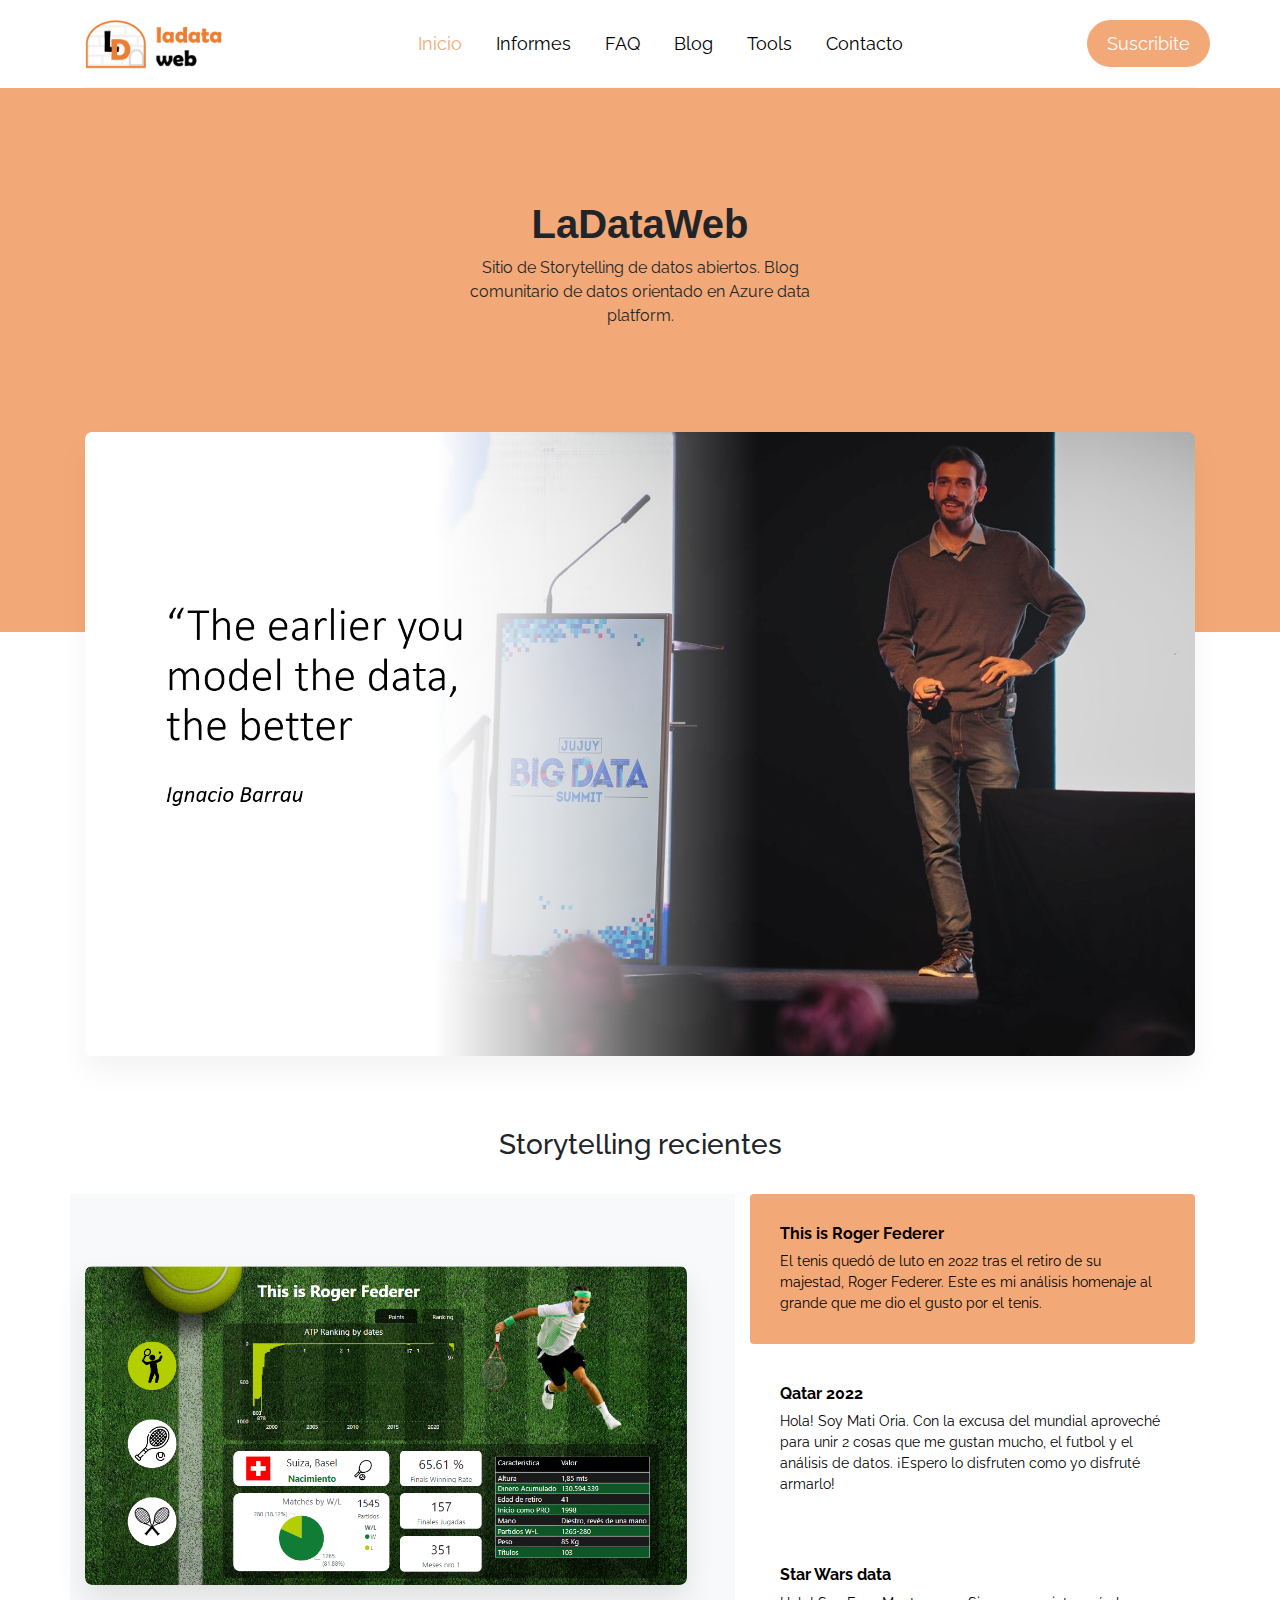
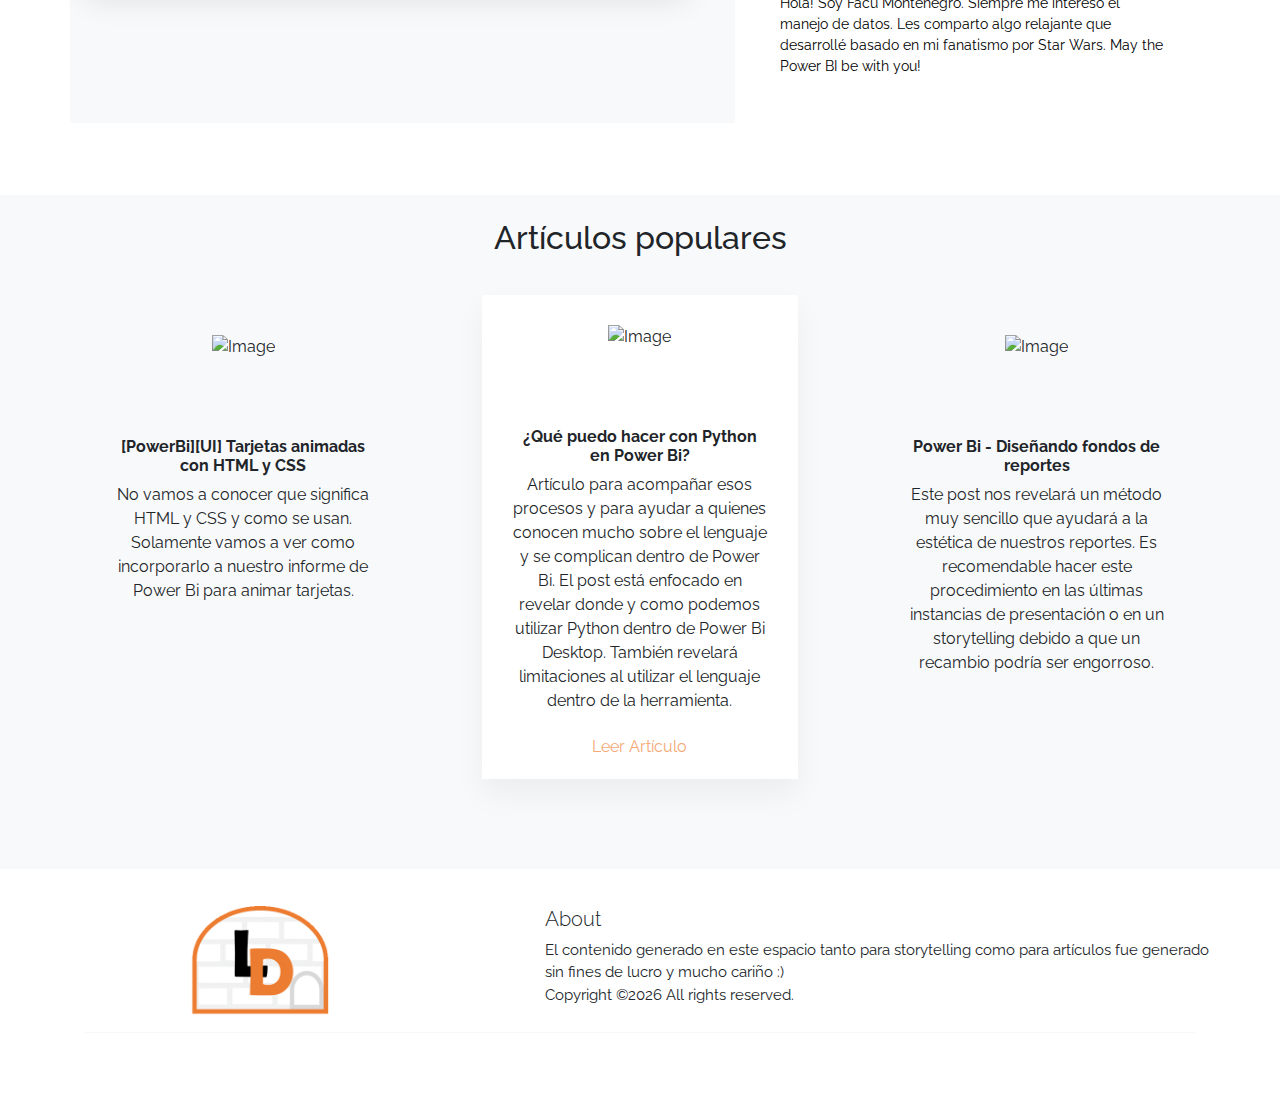
==== commit 35bd6524: "Fixing typo for suscription" ====
--- a/index.html
+++ b/index.html
@@ -134,7 +134,7 @@
 					<div class="subscribe-inner">
 					<div class="row align-items-center">
 						<div class="col-md-6">
-						<h2 style="font-family: 'Berlin Sans FB Demi', sans-serif;">Subscrite a La Data Web</h2>
+						<h2 style="font-family: 'Berlin Sans FB Demi', sans-serif;">Suscribite a La Data Web</h2>
 						<p>Suscribite para estar al tanto de los últimos artículos del blog y nuevos storytellings</p>
 						</div>
 						<div class="col-md-6">
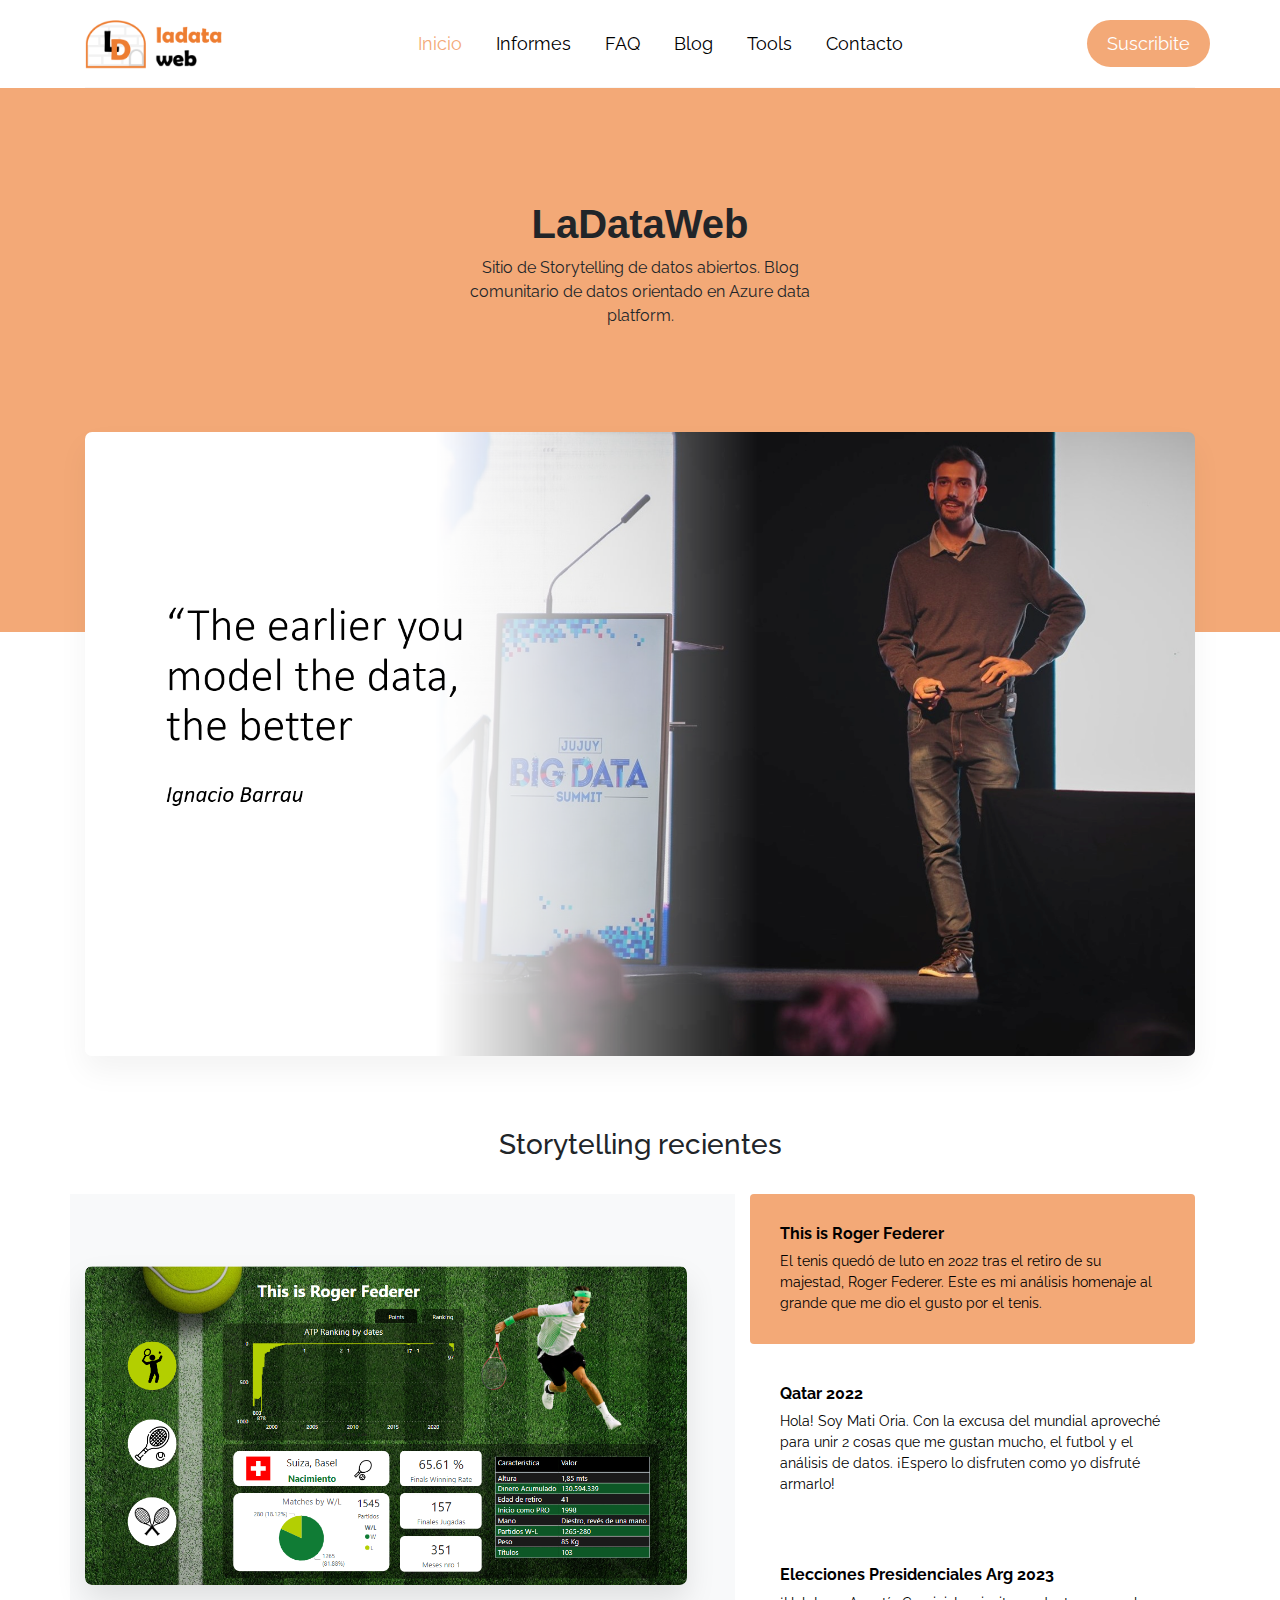
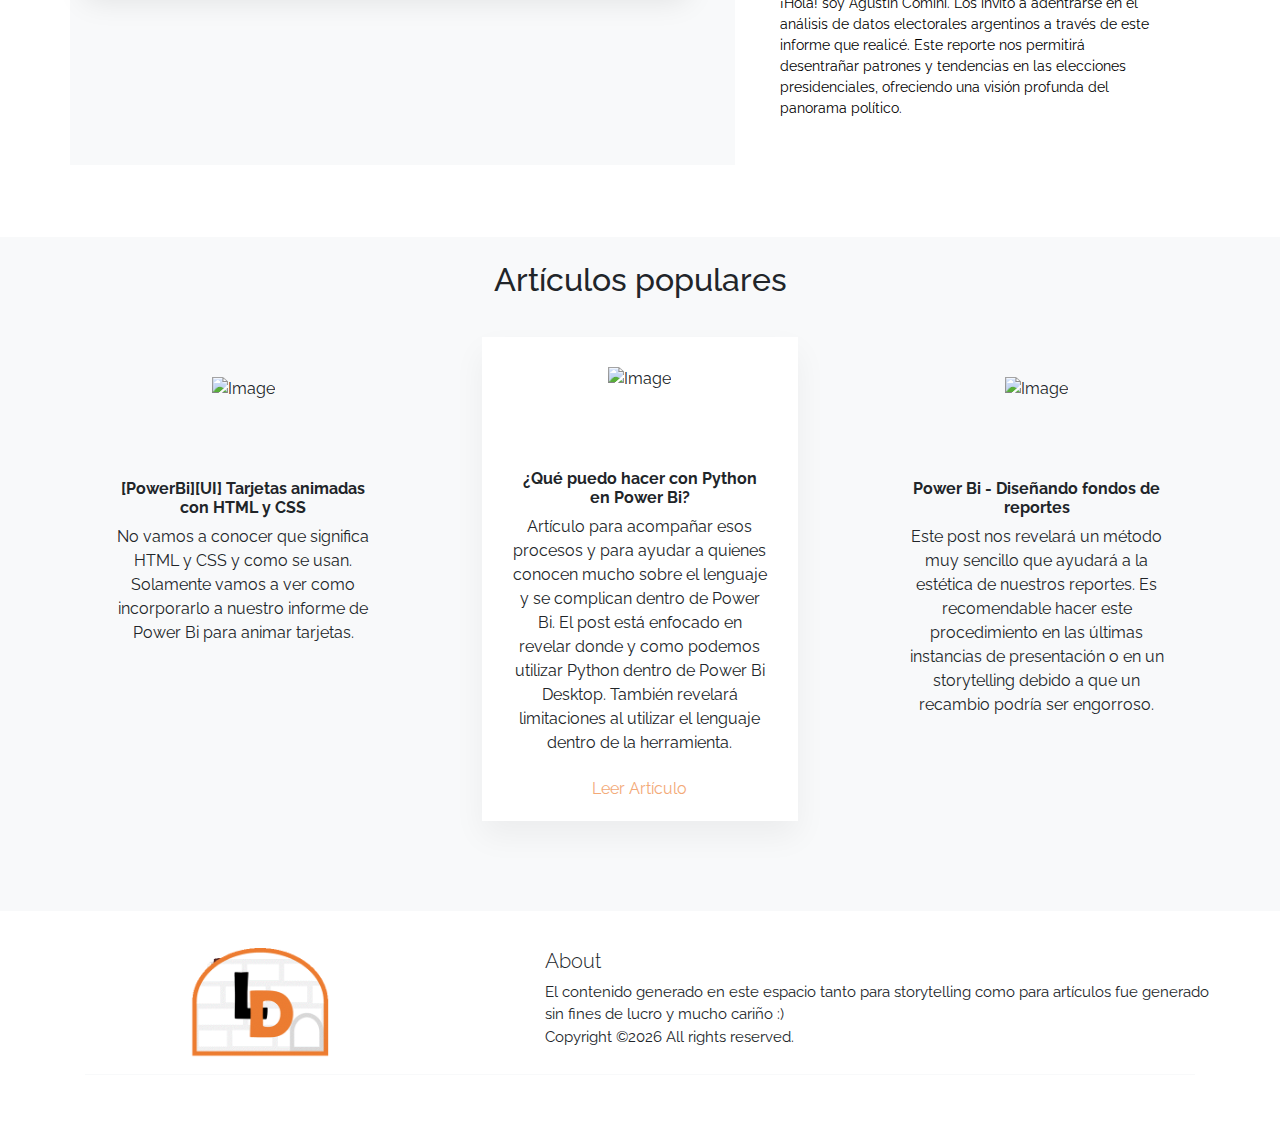
==== commit ddcbddd2: "Update nuevo storytelling" ====
--- a/index.html
+++ b/index.html
@@ -240,7 +240,7 @@
               <img src="images/slider_2.png" alt="Image" class="img-fluid custom-img">
             </div>
             <div class="item">
-              <img src="images/slider_3.png" alt="Image" class="img-fluid custom-img">
+              <img src="images/slider_4.png" alt="Image" class="img-fluid custom-img">
             </div>
           </div>
         </div>
@@ -260,8 +260,8 @@
             </li>
             <li>
               <a href="#">
-                <h3>Star Wars data</h3>
-                <p>Hola! Soy Facu Montenegro. Siempre me interesó el manejo de datos. Les comparto algo relajante que desarrollé basado en mi fanatismo por Star Wars. May the Power BI be with you!</p>
+                <h3>Elecciones Presidenciales Arg 2023</h3>
+                <p>¡Hola! soy Agustín Comini. Los invito a adentrarse en el análisis de datos electorales argentinos a través de este informe que realicé. Este reporte nos permitirá desentrañar patrones y tendencias en las elecciones presidenciales, ofreciendo una visión profunda del panorama político.</p>
               </a>
             </li>
           </ul>
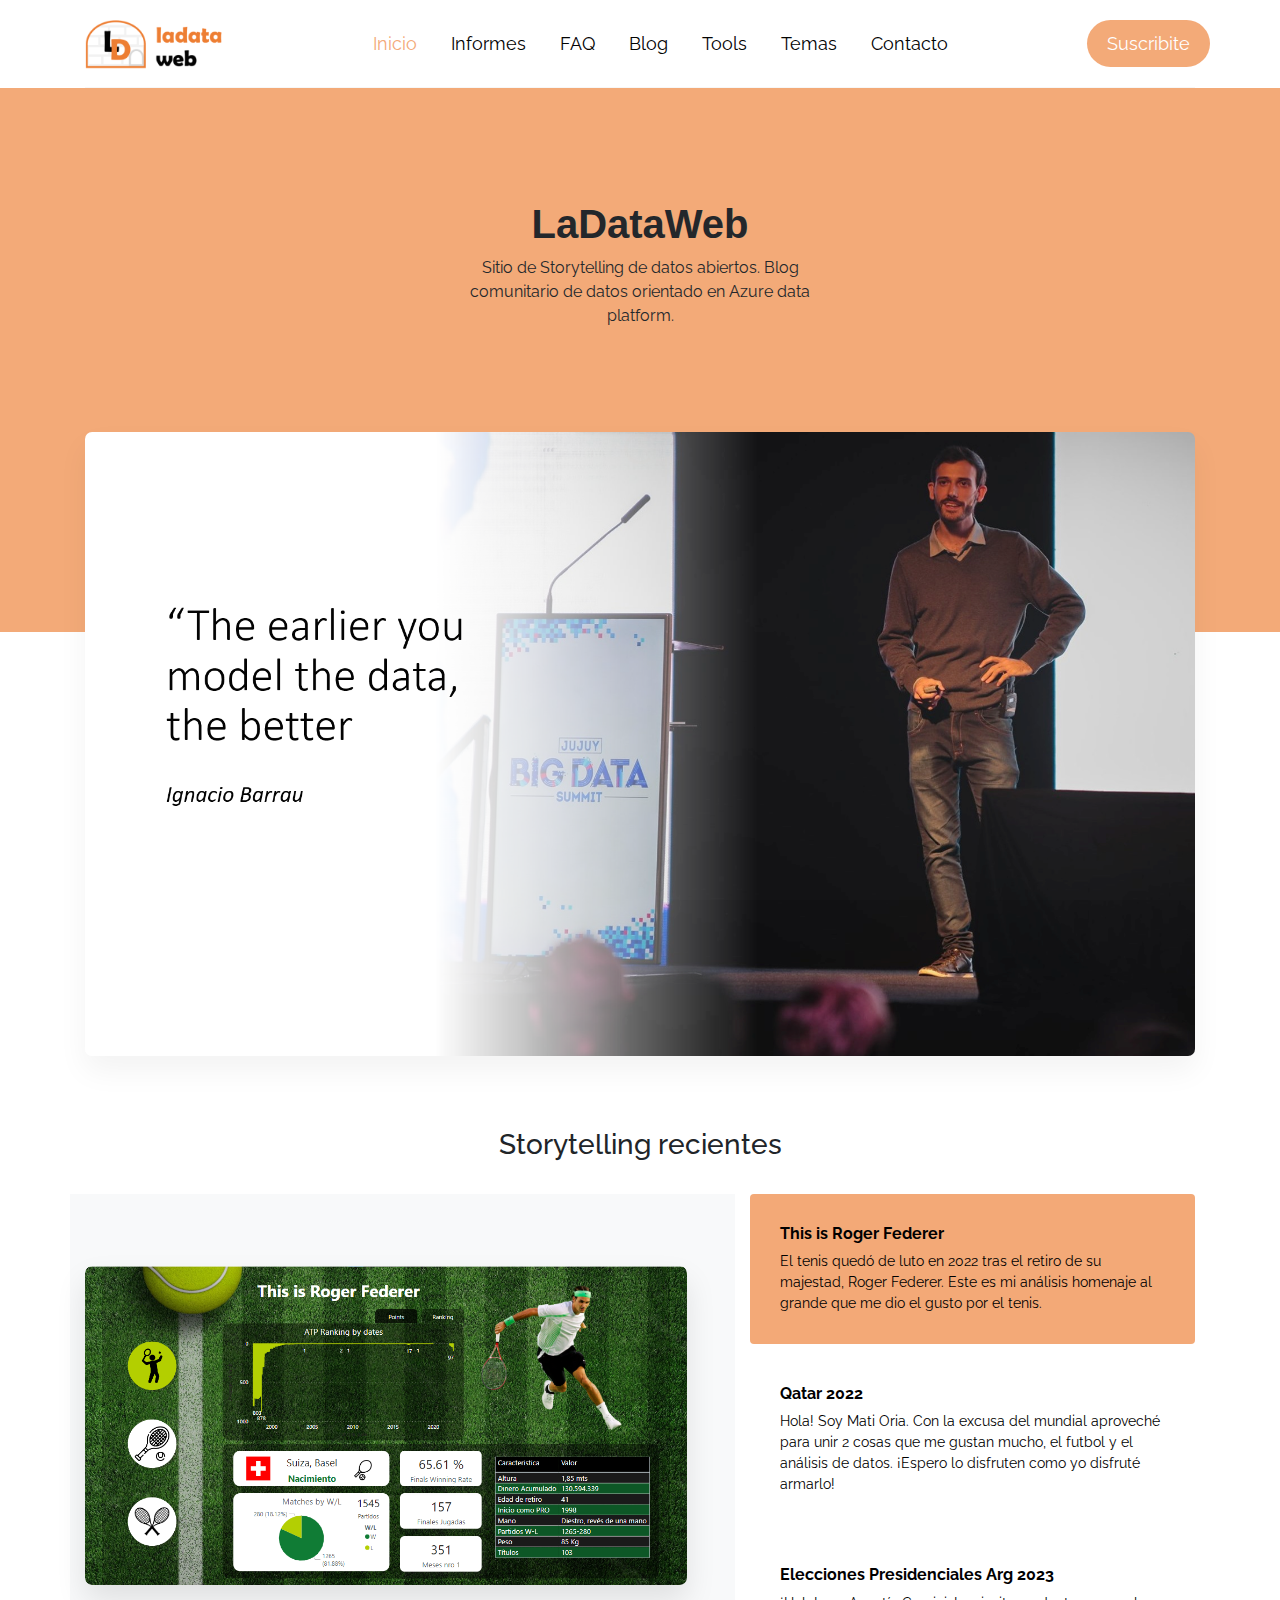
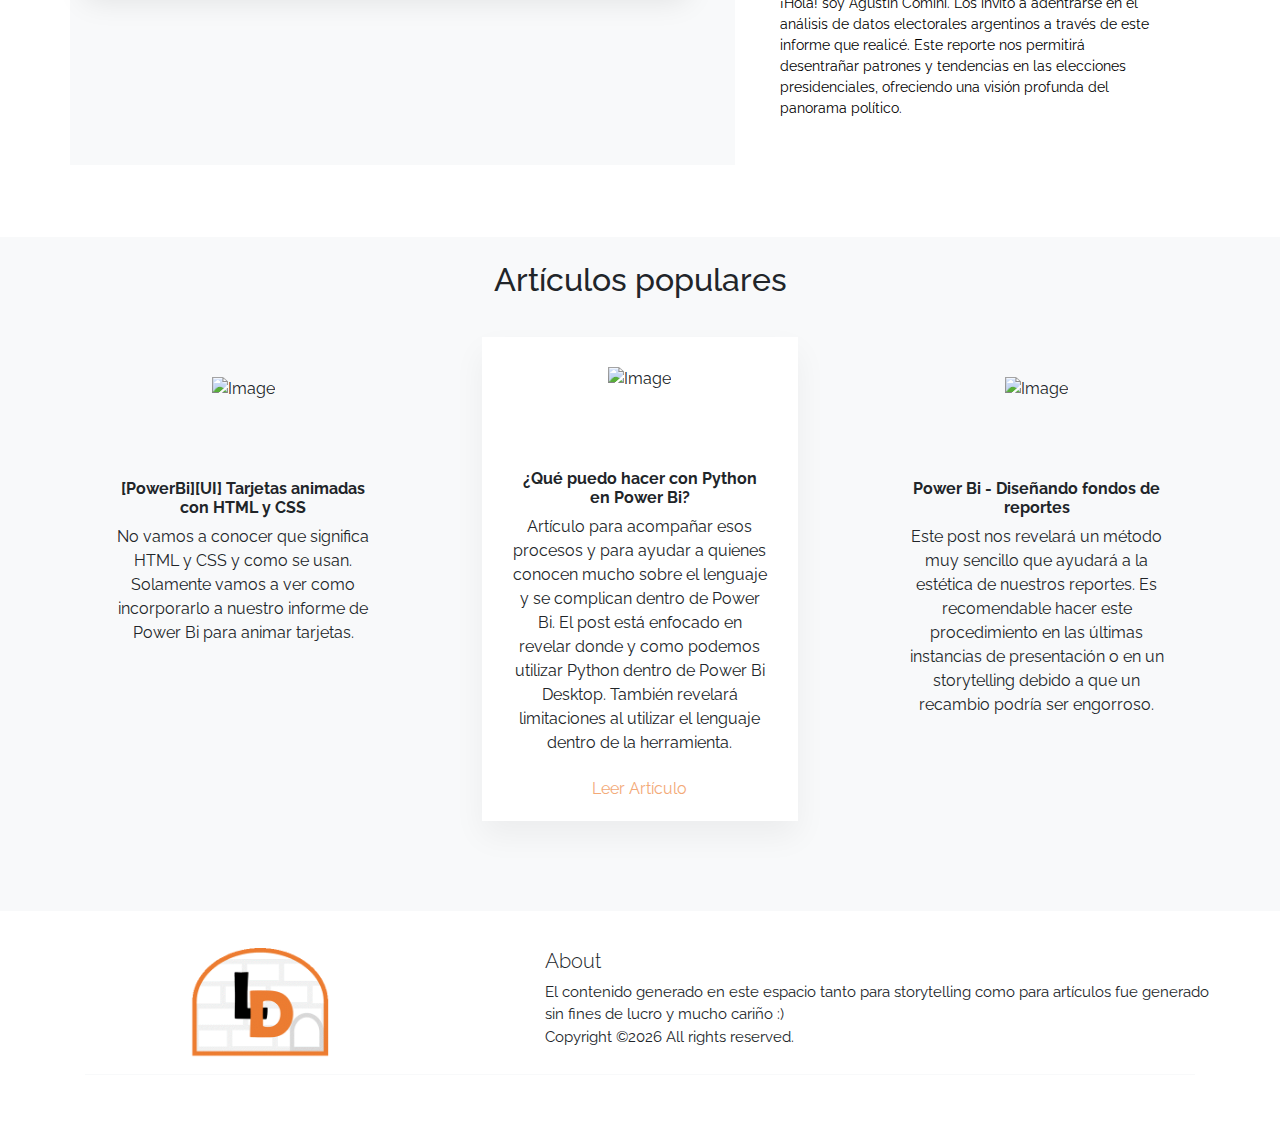
==== commit 91ea37dd: "Adding new website section" ====
--- a/index.html
+++ b/index.html
@@ -105,7 +105,7 @@
 				  <li><a href="faq.html">FAQ</a></li>
 				  <li><a href="https://blog.ladataweb.com.ar">Blog</a></li>
 				  <li><a href="tools.html">Tools</a></li>
-				  <!--<li><a href="template.html">Temas</a></li>-->
+				  <li><a href="templates.html">Temas</a></li>
 				  <li><a href="contacto.html">Contacto</a></li>
 				</ul>
 				<ul class="js-clone-nav d-none d-lg-inline-block text-left site-menu float-right menu-absolute">
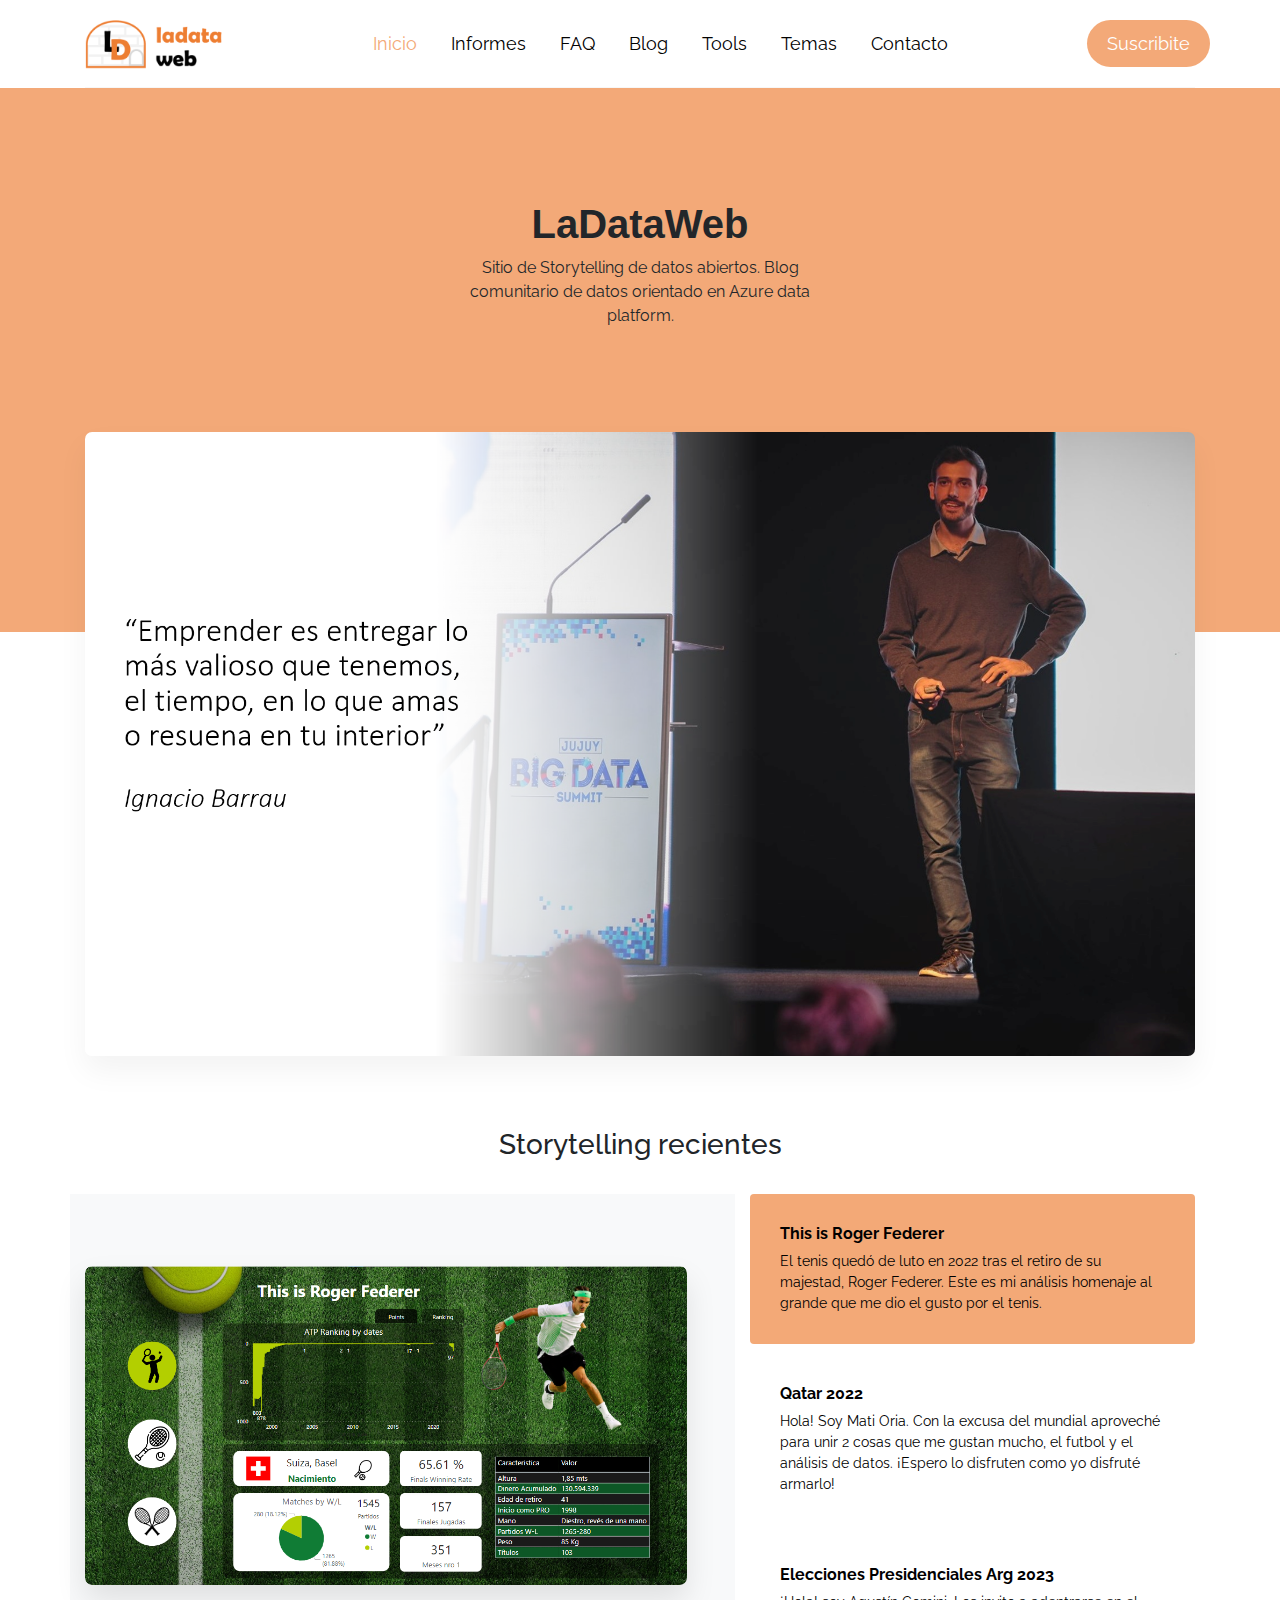
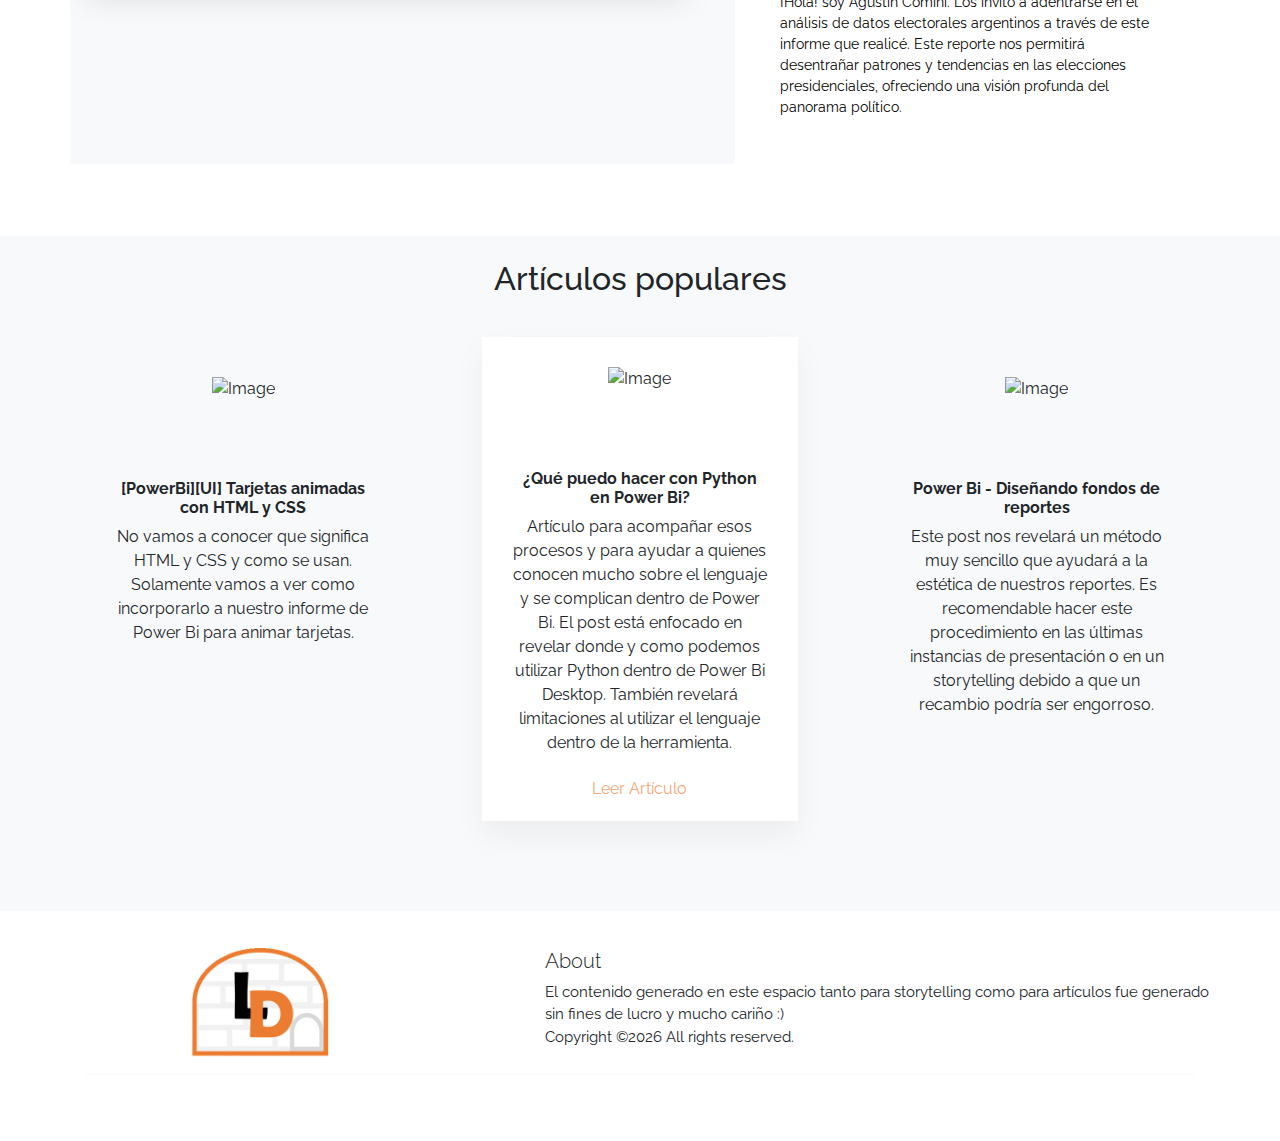
==== commit 081ed931: "Update main web" ====
--- a/index.html
+++ b/index.html
@@ -171,7 +171,7 @@
     </div>
     <div class="intro-image" data-aos="fade-up" data-aos-delay="200">
       <div class="container">
-        <img src="images/img_intro.png" alt="Image" class="img-fluid">
+        <img src="images/Frase Ignacio Barrau.png" alt="Image" class="img-fluid">
       </div>
     </div>
   </div>
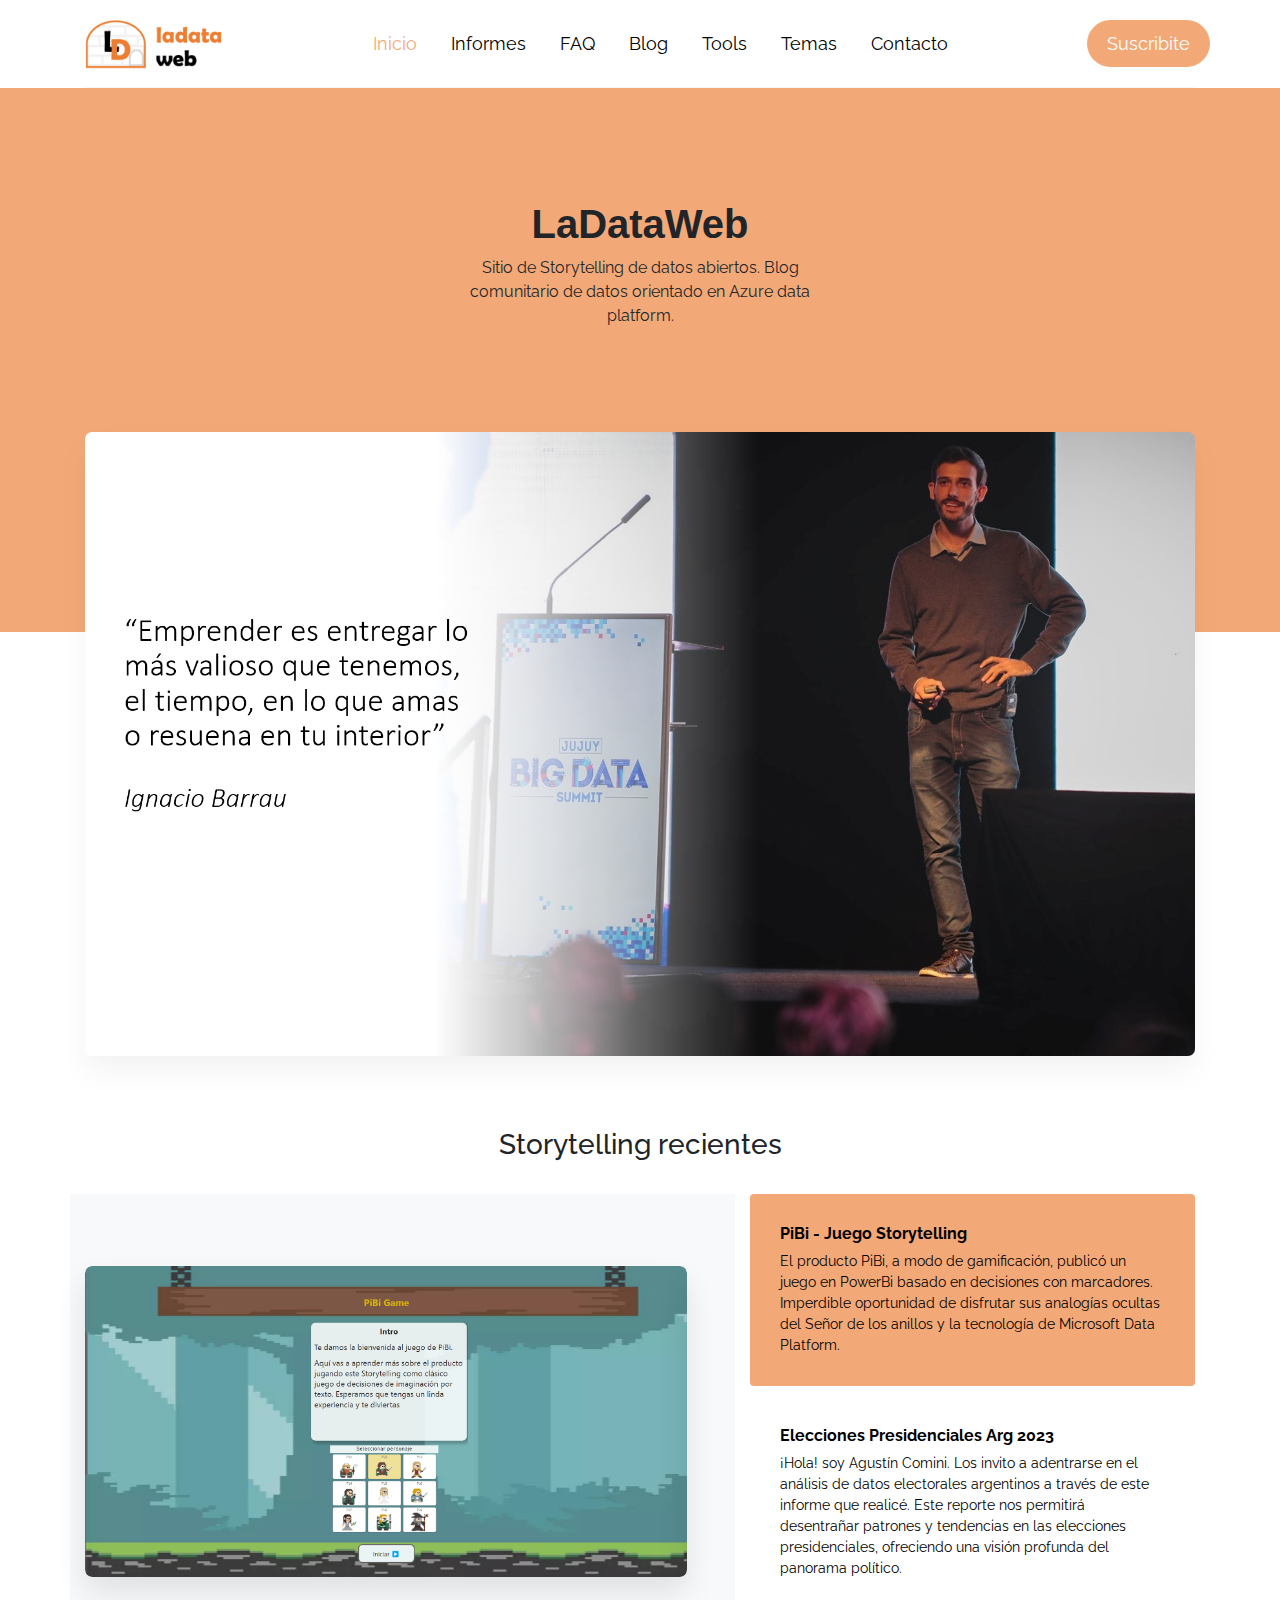
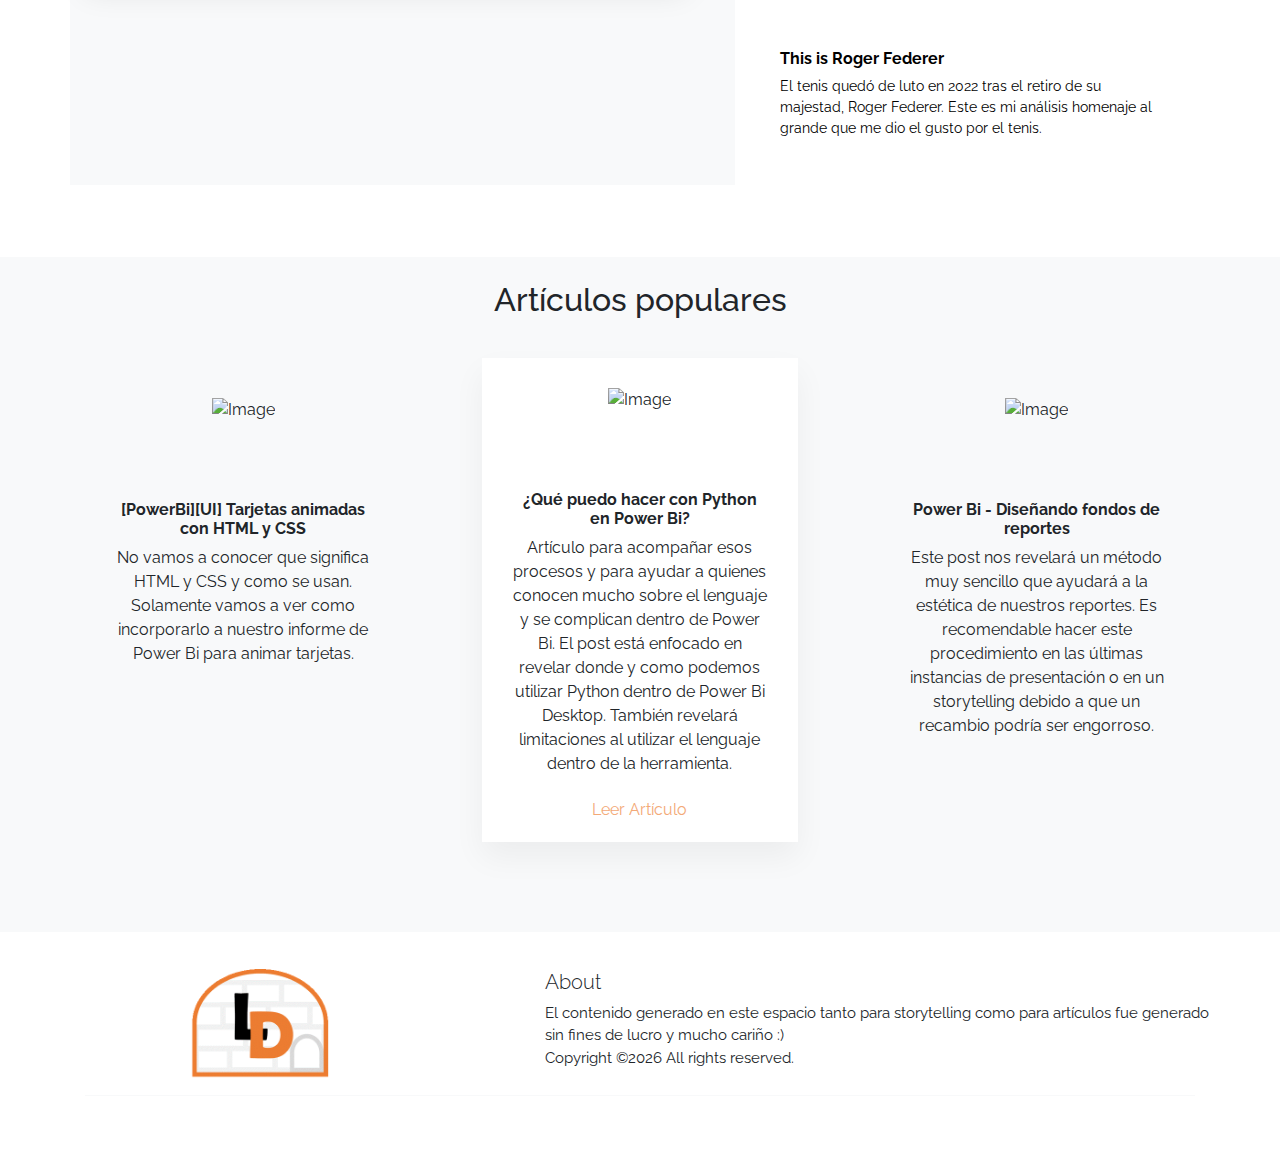
==== commit 5e44a9b1: "New storytelling pibi game" ====
--- a/index.html
+++ b/index.html
@@ -240,28 +240,29 @@
               <img src="images/slider_2.png" alt="Image" class="img-fluid custom-img">
             </div>
             <div class="item">
-              <img src="images/slider_4.png" alt="Image" class="img-fluid custom-img">
+              <img src="images/slider_3.png" alt="Image" class="img-fluid custom-img">
             </div>
           </div>
         </div>
         <div class="col-lg-5">
-          <ul class="list-unstyled tab-nav">
+          <ul class="list-unstyled tab-nav">            
             <li class="active">
               <a href="#">
-                <h3>This is Roger Federer</h3>
-                <p>El tenis quedó de luto en 2022 tras el retiro de su majestad, Roger Federer. Este es mi análisis homenaje al grande que me dio el gusto por el tenis.</p>
-              </a>
-            </li>
-            <li>
-              <a href="#">
-                <h3>Qatar 2022</h3>
-                <p>Hola! Soy Mati Oria. Con la excusa del mundial aproveché para unir 2 cosas que me gustan mucho, el futbol y el análisis de datos. ¡Espero lo disfruten como yo disfruté armarlo!</p>
+                <h3>PiBi - Juego Storytelling</h3>
+                <p>El producto PiBi, a modo de gamificación, publicó un juego en PowerBi basado en decisiones con marcadores.
+                  Imperdible oportunidad de disfrutar sus analogías ocultas del Señor de los anillos y la tecnología de Microsoft Data Platform.</p>
               </a>
             </li>
             <li>
               <a href="#">
                 <h3>Elecciones Presidenciales Arg 2023</h3>
                 <p>¡Hola! soy Agustín Comini. Los invito a adentrarse en el análisis de datos electorales argentinos a través de este informe que realicé. Este reporte nos permitirá desentrañar patrones y tendencias en las elecciones presidenciales, ofreciendo una visión profunda del panorama político.</p>
+              </a>
+            </li>
+            <li>
+              <a href="#">
+                <h3>This is Roger Federer</h3>
+                <p>El tenis quedó de luto en 2022 tras el retiro de su majestad, Roger Federer. Este es mi análisis homenaje al grande que me dio el gusto por el tenis.</p>
               </a>
             </li>
           </ul>
